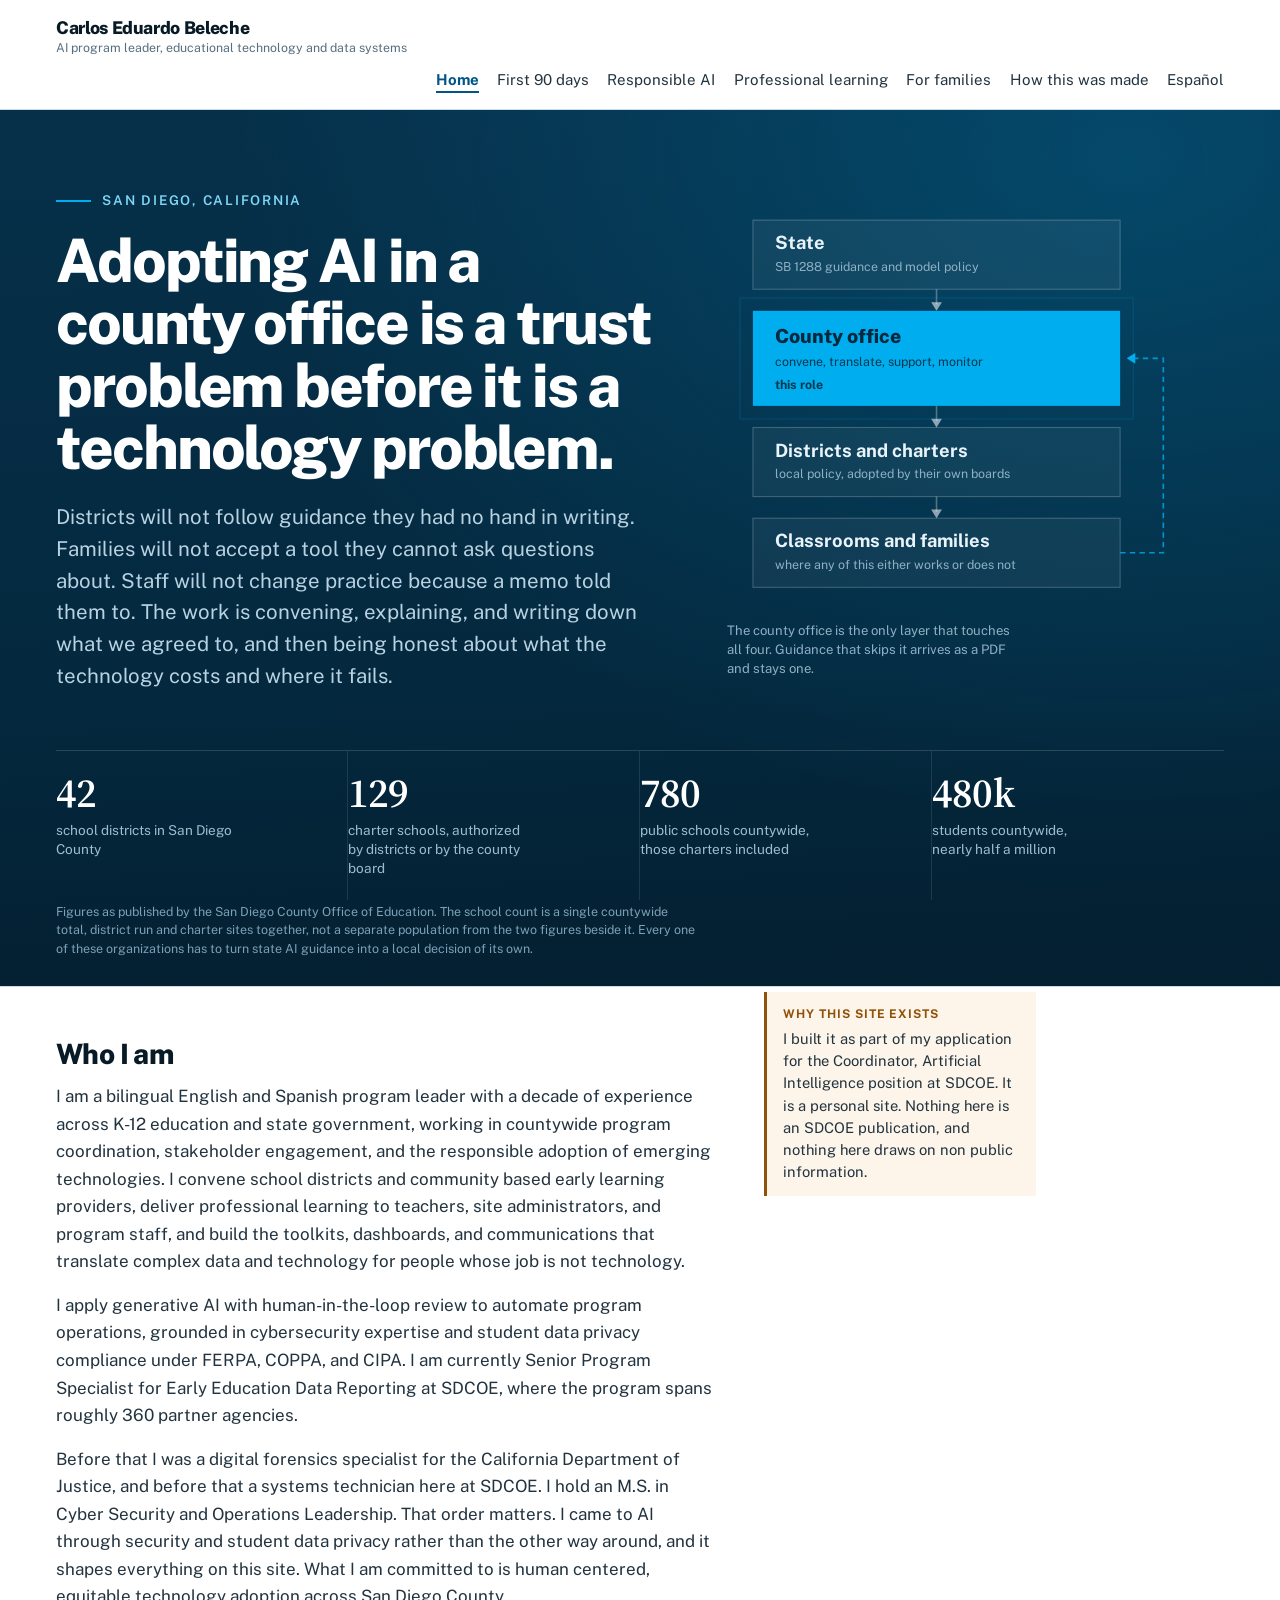
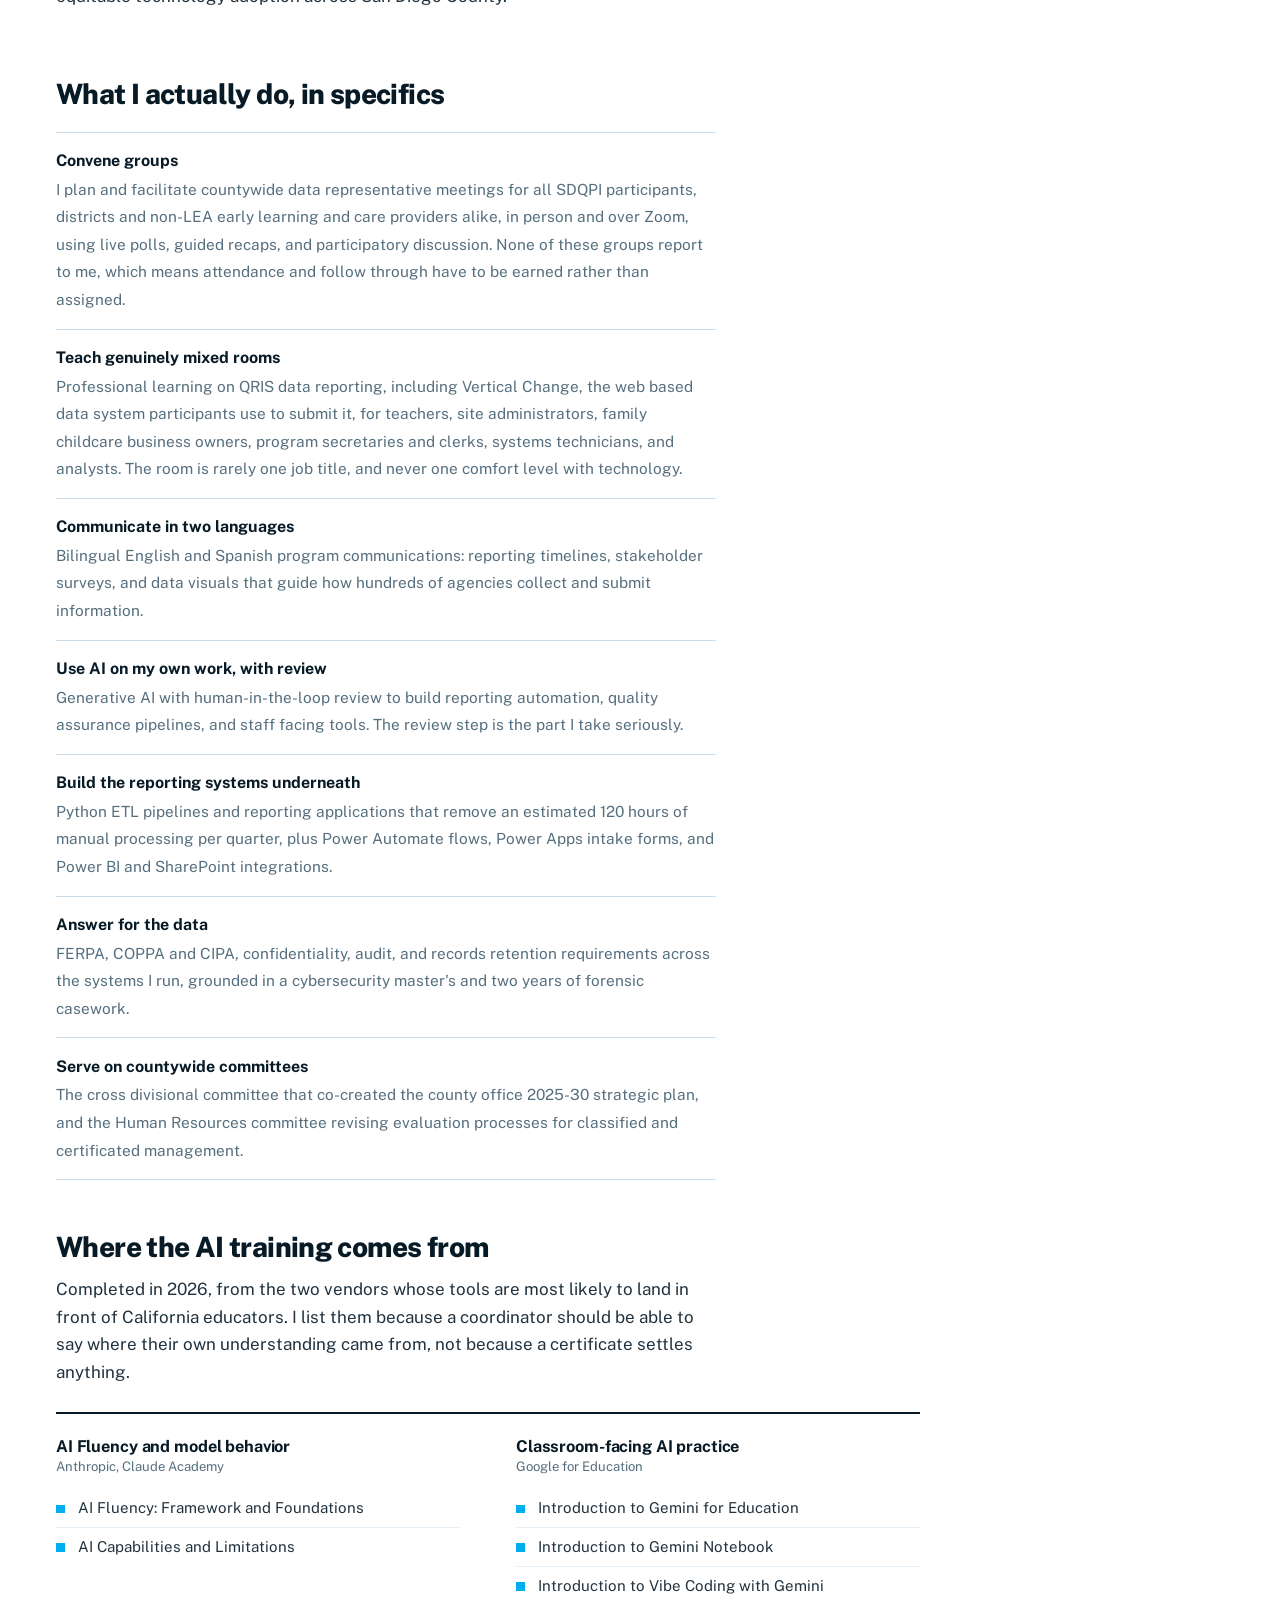
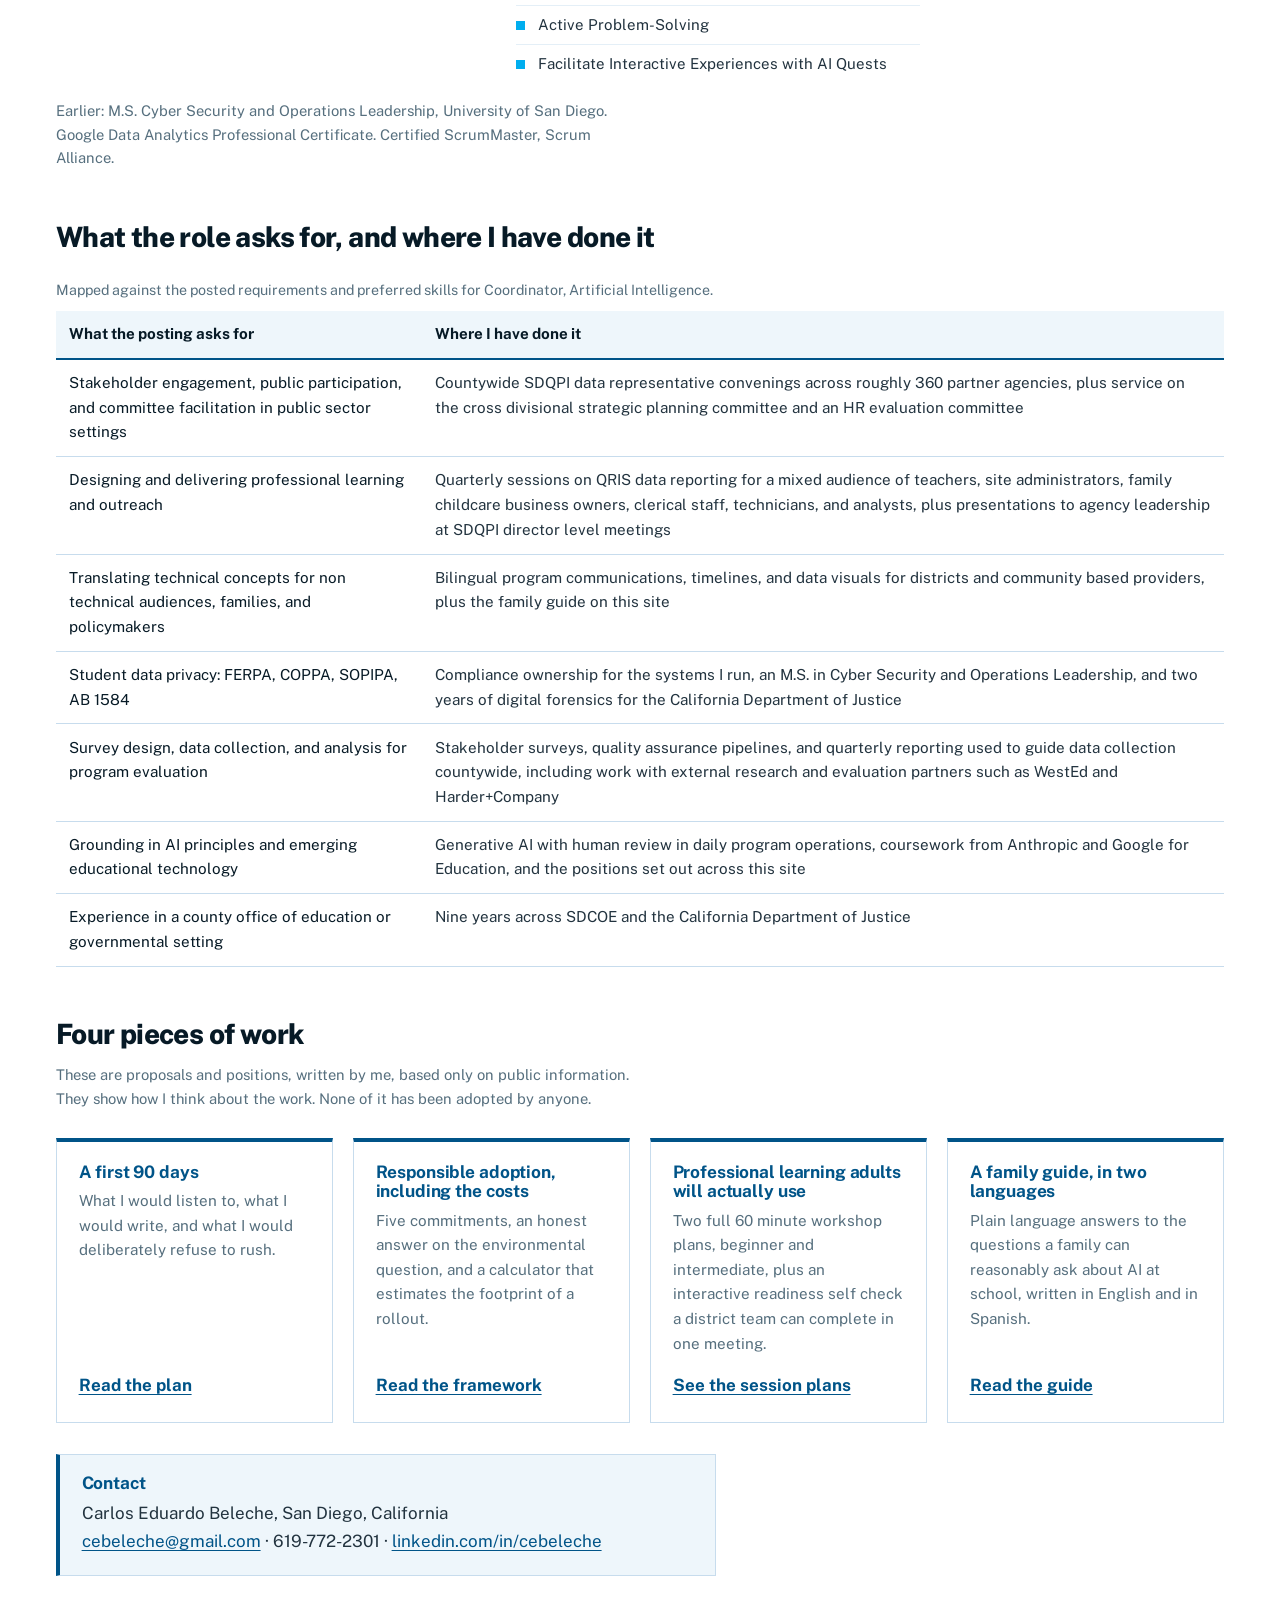
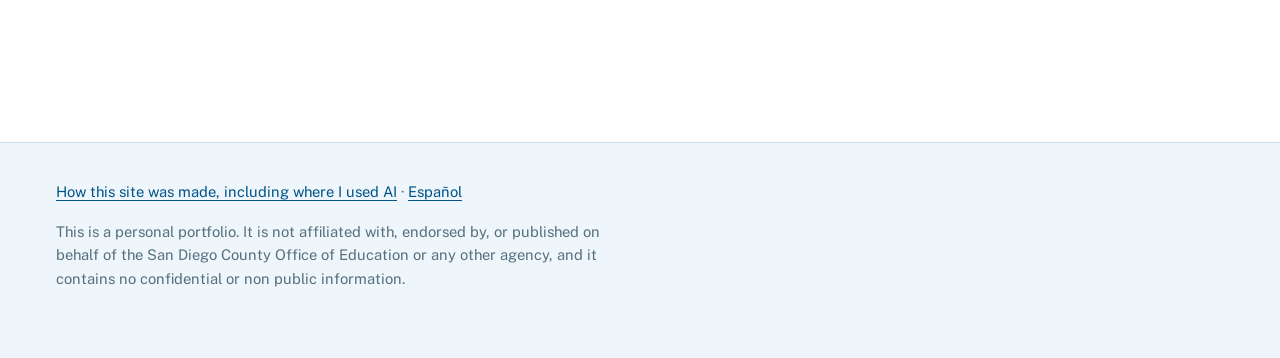
==== index.html @ 1be14c45 "Add files via upload" ====
<!DOCTYPE html>
<html lang="en">
<head>
<meta charset="utf-8">
<meta name="viewport" content="width=device-width, initial-scale=1">
<title>Carlos Beleche | AI adoption in public education</title>
<meta name="description" content="Portfolio of Carlos Eduardo Beleche: countywide program coordination, professional learning, and responsible AI adoption in K-12 public education.">
<meta name="color-scheme" content="light dark">
<link rel="icon" href="data:image/svg+xml,%3Csvg xmlns='http://www.w3.org/2000/svg' viewBox='0 0 32 32'%3E%3Crect width='32' height='32' fill='%23005488'/%3E%3Cpath d='M6 22V10h4l6 8V10h4v12h-4l-6-8v8z' fill='%2300aeef'/%3E%3C/svg%3E">
<link rel="stylesheet" href="assets/style.css?v=3">
</head>
<body>
<a class="skip" href="#main">Skip to main content</a>

<header class="masthead">
  <div class="masthead-inner">
    <a class="wordmark" href="index.html">Carlos Eduardo Beleche<span>AI program leader, educational technology and data systems</span></a>
    <nav aria-label="Main">
      <ul>
        <li><a href="index.html" aria-current="page">Home</a></li>
        <li><a href="first-90-days.html">First 90 days</a></li>
        <li><a href="responsible-ai.html">Responsible AI</a></li>
        <li><a href="professional-learning.html">Professional learning</a></li>
        <li><a href="familias.html">For families</a></li>
        <li><a href="colophon.html">How this was made</a></li>
        <li><a href="es.html" lang="es">Español</a></li>
      </ul>
    </nav>
  </div>
</header>

<main id="main">

  <section class="lead">
    <div class="lead-inner">
      <div class="lead-split">
        <div>
          <p class="kicker">San Diego, California</p>
          <h1>Adopting AI in a county office is a trust problem before it is a technology problem.</h1>
          <p class="lede">Districts will not follow guidance they had no hand in writing. Families will not accept a tool they cannot ask questions about. Staff will not change practice because a memo told them to. The work is convening, explaining, and writing down what we agreed to, and then being honest about what the technology costs and where it fails.</p>
        </div>

        <figure class="lead-figure">
          <svg viewBox="0 0 460 372" role="img" aria-labelledby="stacktitle stackdesc">
            <title id="stacktitle">How state AI guidance reaches a classroom</title>
            <desc id="stackdesc">Four stacked layers. State law and California Department of Education guidance sits at the top. Below it the county office, highlighted, which convenes, translates, and supports. Below that districts and charter schools, which adopt local policy through their own boards. At the bottom, classrooms and families, where practice actually happens. A dashed return line carries what happens in classrooms back up to the county office.</desc>

            <!-- connectors -->
            <g stroke="rgba(255,255,255,.3)" stroke-width="1.5" fill="none">
              <path d="M194 78 V92"/>
              <path d="M194 186 V200"/>
              <path d="M194 270 V284"/>
            </g>
            <g fill="rgba(255,255,255,.55)">
              <path d="M194 98 l-5 -8 h10 z"/>
              <path d="M194 206 l-5 -8 h10 z"/>
              <path d="M194 290 l-5 -8 h10 z"/>
            </g>

            <!-- state -->
            <rect x="24" y="14" width="340" height="64" fill="rgba(255,255,255,.05)" stroke="rgba(255,255,255,.22)"/>
            <text x="44" y="41" fill="#e8f3fa" font-family="Public Sans, sans-serif" font-size="17" font-weight="700">State</text>
            <text x="44" y="61" fill="#8fb0c4" font-family="Public Sans, sans-serif" font-size="11.5">SB 1288 guidance and model policy</text>

            <!-- county office, the lit layer -->
            <g class="beam" aria-hidden="true">
              <rect x="12" y="86" width="364" height="112" fill="none" stroke="#00aeef" stroke-width="1" opacity=".38"/>
            </g>
            <rect x="24" y="98" width="340" height="88" fill="#00aeef"/>
            <text x="44" y="128" fill="#04293f" font-family="Public Sans, sans-serif" font-size="18" font-weight="800">County office</text>
            <text x="44" y="149" fill="#04384f" font-family="Public Sans, sans-serif" font-size="11.5">convene, translate, support, monitor</text>
            <text x="44" y="170" fill="#04384f" font-family="Public Sans, sans-serif" font-size="11.5" font-weight="700">this role</text>

            <!-- districts -->
            <rect x="24" y="206" width="340" height="64" fill="rgba(255,255,255,.05)" stroke="rgba(255,255,255,.22)"/>
            <text x="44" y="233" fill="#e8f3fa" font-family="Public Sans, sans-serif" font-size="17" font-weight="700">Districts and charters</text>
            <text x="44" y="253" fill="#8fb0c4" font-family="Public Sans, sans-serif" font-size="11.5">local policy, adopted by their own boards</text>

            <!-- classrooms -->
            <rect x="24" y="290" width="340" height="64" fill="rgba(255,255,255,.05)" stroke="rgba(255,255,255,.22)"/>
            <text x="44" y="317" fill="#e8f3fa" font-family="Public Sans, sans-serif" font-size="17" font-weight="700">Classrooms and families</text>
            <text x="44" y="337" fill="#8fb0c4" font-family="Public Sans, sans-serif" font-size="11.5">where any of this either works or does not</text>

            <!-- return path -->
            <path d="M364 322 H404 V142 H376" fill="none" stroke="#00aeef" stroke-width="1.5" stroke-dasharray="5 4" opacity=".8"/>
            <path d="M370 142 l8 -5 v10 z" fill="#00aeef"/>
          </svg>
          <figcaption>The county office is the only layer that touches all four. Guidance that skips it arrives as a PDF and stays one.</figcaption>
        </figure>
      </div>

      <div class="figures">
        <dl>
          <div><dt>42</dt><dd>school districts in San Diego County</dd></div>
          <div><dt>129</dt><dd>charter schools, authorized by districts or by the county board</dd></div>
          <div><dt>780</dt><dd>public schools countywide, those charters included</dd></div>
          <div><dt>480k</dt><dd>students countywide, nearly half a million</dd></div>
        </dl>
        <p class="src">Figures as published by the San Diego County Office of Education. The school count is a single countywide total, district run and charter sites together, not a separate population from the two figures beside it. Every one of these organizations has to turn state AI guidance into a local decision of its own.</p>
      </div>
    </div>
  </section>

  <div class="page">

    <div class="with-notes">
      <div class="flow">
        <h2>Who I am</h2>
        <p>I am a bilingual English and Spanish program leader with a decade of experience across K-12 education and state government, working in countywide program coordination, stakeholder engagement, and the responsible adoption of emerging technologies. I convene school districts and community based early learning providers, deliver professional learning to teachers, site administrators, and program staff, and build the toolkits, dashboards, and communications that translate complex data and technology for people whose job is not technology.</p>
        <p>I apply generative AI with human-in-the-loop review to automate program operations, grounded in cybersecurity expertise and student data privacy compliance under FERPA, COPPA, and CIPA. I am currently Senior Program Specialist for Early Education Data Reporting at SDCOE, where the program spans roughly 360 partner agencies.</p>
        <p>Before that I was a digital forensics specialist for the California Department of Justice, and before that a systems technician here at SDCOE. I hold an M.S. in Cyber Security and Operations Leadership. That order matters. I came to AI through security and student data privacy rather than the other way around, and it shapes everything on this site. What I am committed to is human centered, equitable technology adoption across San Diego County.</p>
      </div>
      <aside class="note">
        <b>Why this site exists</b>
        <p>I built it as part of my application for the Coordinator, Artificial Intelligence position at SDCOE. It is a personal site. Nothing here is an SDCOE publication, and nothing here draws on non public information.</p>
      </aside>
    </div>

    <h2>What I actually do, in specifics</h2>
    <ul class="evidence col">
      <li><strong>Convene groups</strong><span>I plan and facilitate countywide data representative meetings for all SDQPI participants, districts and non-LEA early learning and care providers alike, in person and over Zoom, using live polls, guided recaps, and participatory discussion. None of these groups report to me, which means attendance and follow through have to be earned rather than assigned.</span></li>
      <li><strong>Teach genuinely mixed rooms</strong><span>Professional learning on QRIS data reporting, including Vertical Change, the web based data system participants use to submit it, for teachers, site administrators, family childcare business owners, program secretaries and clerks, systems technicians, and analysts. The room is rarely one job title, and never one comfort level with technology.</span></li>
      <li><strong>Communicate in two languages</strong><span>Bilingual English and Spanish program communications: reporting timelines, stakeholder surveys, and data visuals that guide how hundreds of agencies collect and submit information.</span></li>
      <li><strong>Use AI on my own work, with review</strong><span>Generative AI with human-in-the-loop review to build reporting automation, quality assurance pipelines, and staff facing tools. The review step is the part I take seriously.</span></li>
      <li><strong>Build the reporting systems underneath</strong><span>Python ETL pipelines and reporting applications that remove an estimated 120 hours of manual processing per quarter, plus Power Automate flows, Power Apps intake forms, and Power BI and SharePoint integrations.</span></li>
      <li><strong>Answer for the data</strong><span>FERPA, COPPA and CIPA, confidentiality, audit, and records retention requirements across the systems I run, grounded in a cybersecurity master's and two years of forensic casework.</span></li>
      <li><strong>Serve on countywide committees</strong><span>The cross divisional committee that co-created the county office 2025-30 strategic plan, and the Human Resources committee revising evaluation processes for classified and certificated management.</span></li>
    </ul>

    <h2>Where the AI training comes from</h2>
    <p class="col">Completed in 2026, from the two vendors whose tools are most likely to land in front of California educators. I list them because a coordinator should be able to say where their own understanding came from, not because a certificate settles anything.</p>

    <div class="creds">
      <section>
        <h3>AI Fluency and model behavior</h3>
        <p class="issuer">Anthropic, Claude Academy</p>
        <ul>
          <li>AI Fluency: Framework and Foundations</li>
          <li>AI Capabilities and Limitations</li>
        </ul>
      </section>
      <section>
        <h3>Classroom-facing AI practice</h3>
        <p class="issuer">Google for Education</p>
        <ul>
          <li>Introduction to Gemini for Education</li>
          <li>Introduction to Gemini Notebook</li>
          <li>Introduction to Vibe Coding with Gemini</li>
          <li>Active Problem-Solving</li>
          <li>Facilitate Interactive Experiences with AI Quests</li>
        </ul>
      </section>
    </div>

    <p class="col meta">Earlier: M.S. Cyber Security and Operations Leadership, University of San Diego. Google Data Analytics Professional Certificate. Certified ScrumMaster, Scrum Alliance.</p>

    <h2>What the role asks for, and where I have done it</h2>
    <table>
      <caption>Mapped against the posted requirements and preferred skills for Coordinator, Artificial Intelligence.</caption>
      <thead><tr><th scope="col">What the posting asks for</th><th scope="col">Where I have done it</th></tr></thead>
      <tbody>
        <tr><td>Stakeholder engagement, public participation, and committee facilitation in public sector settings</td><td>Countywide SDQPI data representative convenings across roughly 360 partner agencies, plus service on the cross divisional strategic planning committee and an HR evaluation committee</td></tr>
        <tr><td>Designing and delivering professional learning and outreach</td><td>Quarterly sessions on QRIS data reporting for a mixed audience of teachers, site administrators, family childcare business owners, clerical staff, technicians, and analysts, plus presentations to agency leadership at SDQPI director level meetings</td></tr>
        <tr><td>Translating technical concepts for non technical audiences, families, and policymakers</td><td>Bilingual program communications, timelines, and data visuals for districts and community based providers, plus the family guide on this site</td></tr>
        <tr><td>Student data privacy: FERPA, COPPA, SOPIPA, AB 1584</td><td>Compliance ownership for the systems I run, an M.S. in Cyber Security and Operations Leadership, and two years of digital forensics for the California Department of Justice</td></tr>
        <tr><td>Survey design, data collection, and analysis for program evaluation</td><td>Stakeholder surveys, quality assurance pipelines, and quarterly reporting used to guide data collection countywide, including work with external research and evaluation partners such as WestEd and Harder+Company</td></tr>
        <tr><td>Grounding in AI principles and emerging educational technology</td><td>Generative AI with human review in daily program operations, coursework from Anthropic and Google for Education, and the positions set out across this site</td></tr>
        <tr><td>Experience in a county office of education or governmental setting</td><td>Nine years across SDCOE and the California Department of Justice</td></tr>
      </tbody>
    </table>

    <h2>Four pieces of work</h2>
    <p class="col meta">These are proposals and positions, written by me, based only on public information. They show how I think about the work. None of it has been adopted by anyone.</p>

    <div class="grid">
      <article class="piece">
        <h3>A first 90 days</h3>
        <p>What I would listen to, what I would write, and what I would deliberately refuse to rush.</p>
        <a href="first-90-days.html">Read the plan</a>
      </article>
      <article class="piece">
        <h3>Responsible adoption, including the costs</h3>
        <p>Five commitments, an honest answer on the environmental question, and a calculator that estimates the footprint of a rollout.</p>
        <a href="responsible-ai.html">Read the framework</a>
      </article>
      <article class="piece">
        <h3>Professional learning adults will actually use</h3>
        <p>Two full 60 minute workshop plans, beginner and intermediate, plus an interactive readiness self check a district team can complete in one meeting.</p>
        <a href="professional-learning.html">See the session plans</a>
      </article>
      <article class="piece">
        <h3>A family guide, in two languages</h3>
        <p>Plain language answers to the questions a family can reasonably ask about AI at school, written in English and in Spanish.</p>
        <a href="familias.html">Read the guide</a>
      </article>
    </div>

    <div class="callout col">
      <h3>Contact</h3>
      <p>Carlos Eduardo Beleche, San Diego, California<br>
      <a href="mailto:cebeleche@gmail.com">cebeleche@gmail.com</a> &middot; 619-772-2301 &middot; <a href="https://linkedin.com/in/cebeleche">linkedin.com/in/cebeleche</a></p>
    </div>

  </div>
</main>

<footer class="site">
  <div class="inner">
    <p><a href="colophon.html">How this site was made, including where I used AI</a> &middot; <a href="es.html" lang="es">Español</a></p>
    <p class="disclaim">This is a personal portfolio. It is not affiliated with, endorsed by, or published on behalf of the San Diego County Office of Education or any other agency, and it contains no confidential or non public information.</p>
  </div>
</footer>

</body>
</html>
---- assets/style.css ----
@import url('https://fonts.googleapis.com/css2?family=Public+Sans:ital,wght@0,400;0,500;0,600;0,700;0,800;1,400&family=Source+Serif+4:ital,opsz,wght@0,8..60,400;0,8..60,600;1,8..60,400&display=swap');

/* ==========================================================================
   Carlos Eduardo Beleche — portfolio stylesheet
   Civic design system. Two typefaces, no framework, no dependencies.
   Public Sans carries display and body; Source Serif 4 is reserved for
   figures and numerals. Cyan is signal, never decoration.
   ========================================================================== */

:root {
  --ink: #071a26;
  --navy: #005488;
  --navy-deep: #003a5e;
  --navy-dark: #04293f;
  --cyan: #00aeef;
  --cyan-pale: #7fd6f7;
  --paper: #ffffff;
  --wash: #eef6fb;
  --rule: #c7dced;
  --rule-soft: #e4eff7;
  --text: #22333f;
  --muted: #566f7e;
  --mark: #8f5209;
  --mark-wash: #fdf5ea;
  --mark-rule: #e5d0b0;
  --solid: #005488;
  --solid-hover: #003a5e;

  --measure: 66ch;
  --gutter: clamp(1.15rem, 4vw, 2.5rem);
  --shell: 78rem;

  --serif: 'Source Serif 4', 'Iowan Old Style', Georgia, 'Times New Roman', serif;
  --sans: 'Public Sans', -apple-system, BlinkMacSystemFont, 'Segoe UI', Roboto, Helvetica, Arial, sans-serif;

  --step-0: 1.0625rem;
  --step-1: clamp(1.12rem, .35vw + 1.05rem, 1.28rem);
  --step-2: clamp(1.35rem, 1.1vw + 1.1rem, 1.75rem);
  --step-3: clamp(1.75rem, 2.2vw + 1.2rem, 2.5rem);
  --step-4: clamp(2.25rem, 4.1vw + 1rem, 3.75rem);
}

@media (prefers-color-scheme: dark) {
  :root {
    --ink: #eef5fa;
    --navy: #6cc6f2;
    --navy-deep: #a5dcf7;
    --navy-dark: #061722;
    --cyan: #00aeef;
    --cyan-pale: #7fd6f7;
    --paper: #0b151d;
    --wash: #11212c;
    --rule: #26404f;
    --rule-soft: #1a2d39;
    --text: #cbd9e2;
    --muted: #8ba3b1;
    --mark: #e0a95c;
    --mark-wash: #201810;
    --mark-rule: #453519;
    --solid: #0e5a86;
    --solid-hover: #17739f;
  }
}

*, *::before, *::after { box-sizing: border-box; }

html { scroll-behavior: smooth; }

body {
  margin: 0;
  background: var(--paper);
  color: var(--text);
  font-family: var(--sans);
  font-size: var(--step-0);
  line-height: 1.62;
  -webkit-text-size-adjust: 100%;
  -webkit-font-smoothing: antialiased;
  text-rendering: optimizeLegibility;
}

.skip { position: absolute; left: -9999px; top: 0; background: var(--solid); color: #fff; padding: .7rem 1.1rem; z-index: 30; }
.skip:focus { left: 0; }

a { color: var(--navy); text-underline-offset: .18em; text-decoration-thickness: from-font; }
a:hover { color: var(--cyan); }
a:focus-visible, button:focus-visible, input:focus-visible, summary:focus-visible {
  outline: 3px solid var(--cyan); outline-offset: 3px; border-radius: 2px;
}

/* ---------- masthead ---------- */
.masthead { border-bottom: 1px solid var(--rule); background: var(--paper); }
.masthead-inner {
  max-width: var(--shell); margin: 0 auto; padding: 1.05rem var(--gutter);
  display: flex; flex-wrap: wrap; gap: .75rem 2rem; align-items: baseline;
}
.wordmark {
  font-size: 1.1rem; font-weight: 800; letter-spacing: -.02em;
  color: var(--ink); text-decoration: none; line-height: 1.25;
}
.wordmark span { display: block; font-size: .77rem; font-weight: 400; letter-spacing: 0; color: var(--muted); margin-top: .1rem; }
.masthead nav { margin-left: auto; }
.masthead nav ul { list-style: none; display: flex; flex-wrap: wrap; gap: .35rem 1.15rem; margin: 0; padding: 0; font-size: .94rem; }
.masthead nav a { text-decoration: none; color: var(--text); padding-bottom: .2rem; border-bottom: 2px solid transparent; }
.masthead nav a:hover { border-bottom-color: var(--cyan); color: var(--ink); }
.masthead nav a[aria-current="page"] { border-bottom-color: var(--navy); font-weight: 700; color: var(--navy); }

/* ---------- layout ---------- */
.page { max-width: var(--shell); margin: 0 auto; padding: 0 var(--gutter) 5rem; }
.col { max-width: var(--measure); }
/* keep unclassed running text at a readable measure without touching components */
.page > p, .page > ul, .page > ol, .page > h1, .page > h2, .page > h3, .page > h4 { max-width: var(--measure); }
.lede { font-size: var(--step-1); line-height: 1.55; color: var(--ink); }

h1, h2, h3, h4 { color: var(--ink); font-family: var(--sans); line-height: 1.12; }
h1 { font-size: var(--step-3); font-weight: 800; letter-spacing: -.028em; margin: 0 0 .75rem; text-wrap: balance; }
h2 { font-size: var(--step-2); font-weight: 800; letter-spacing: -.022em; margin: 3.2rem 0 .85rem; text-wrap: balance; }
h3 { font-size: 1.08rem; font-weight: 700; letter-spacing: -.008em; margin: 1.9rem 0 .45rem; color: var(--navy); }
h4 { font-size: 1rem; font-weight: 700; margin: 1.2rem 0 .3rem; }
p { margin: 0 0 1rem; }
strong { color: var(--ink); font-weight: 700; }

/* ---------- lead band (home page) ---------- */
.lead {
  background-color: var(--navy-dark);
  background-image:
    radial-gradient(120% 130% at 88% 6%, rgba(0, 174, 239, .20) 0%, rgba(0, 174, 239, 0) 58%),
    linear-gradient(178deg, #06304a 0%, #04293f 62%, #041f30 100%);
  color: #dceaf3;
  border-bottom: 1px solid var(--rule);
}
.lead-inner { max-width: var(--shell); margin: 0 auto; padding: clamp(2.8rem, 6.5vw, 5rem) var(--gutter) 0; }
.lead-split { display: grid; gap: 2.75rem; align-items: center; }
@media (min-width: 60rem) { .lead-split { grid-template-columns: minmax(0, 1.1fr) minmax(19rem, .9fr); gap: 4rem; } }

.lead .kicker {
  font-size: .84rem; letter-spacing: .13em; text-transform: uppercase; font-weight: 600;
  color: var(--cyan-pale); margin: 0 0 1.15rem; display: flex; align-items: center; gap: .7rem;
}
.lead .kicker::before { content: ""; width: 2.2rem; height: 2px; background: var(--cyan); flex: none; }
.lead h1 {
  font-size: var(--step-4); font-weight: 800; letter-spacing: -.035em; line-height: 1.04;
  color: #ffffff; max-width: 16ch; margin: 0 0 1.4rem;
}
.lead .lede { color: #b9d2e2; max-width: 46ch; font-size: var(--step-1); margin: 0; }

.lead-figure { margin: 0; }
.lead-figure svg { width: 100%; height: auto; display: block; }
.lead-figure figcaption { font-size: .82rem; color: #8fb0c4; margin-top: .9rem; max-width: 36ch; line-height: 1.45; }

/* the single animated moment on the site: the county layer arrives lit */
@media (prefers-reduced-motion: no-preference) {
  .beam { animation: beam 2.4s cubic-bezier(.22,.61,.36,1) .4s both; }
  @keyframes beam {
    0%   { opacity: 0; }
    40%  { opacity: 1; }
    100% { opacity: .5; }
  }
}

/* figures strip along the base of the lead band */
.figures { margin: clamp(2.4rem, 5vw, 3.6rem) 0 0; }
.figures dl {
  margin: 0; display: grid; gap: 0;
  grid-template-columns: repeat(auto-fit, minmax(9.5rem, 1fr));
  border-top: 1px solid rgba(255,255,255,.15);
}
.figures div { padding: 1.35rem 1.4rem 1.35rem 0; border-right: 1px solid rgba(255,255,255,.1); }
.figures div:last-child { border-right: 0; }
.figures dt {
  font-family: var(--serif); font-size: clamp(1.9rem, 3.2vw, 2.6rem); font-weight: 600;
  color: #ffffff; line-height: 1; font-variant-numeric: tabular-nums; letter-spacing: -.02em;
}
.figures dd { margin: .45rem 0 0; font-size: .85rem; color: #9dbccf; line-height: 1.4; max-width: 22ch; }
.figures .src { font-size: .78rem; color: #7ba0b7; margin: 0; padding: .2rem 0 1.7rem; max-width: 80ch; line-height: 1.5; }

/* ---------- interior page hero ---------- */
.hero { padding: 3.2rem 0 1.9rem; border-bottom: 1px solid var(--rule); margin-bottom: 2.6rem; }
.hero .kicker {
  font-size: .84rem; letter-spacing: .13em; text-transform: uppercase; font-weight: 600;
  color: var(--navy); margin: 0 0 1rem; display: flex; align-items: center; gap: .7rem;
}
.hero .kicker::before { content: ""; width: 2.2rem; height: 2px; background: var(--cyan); flex: none; }
.hero h1 { max-width: 19ch; }
.hero .lede { max-width: var(--measure); }
.hero-split { display: grid; gap: 2.5rem; align-items: start; }
@media (min-width: 62rem) { .hero-split { grid-template-columns: minmax(0, 1.6fr) minmax(14rem, .75fr); gap: 4rem; } }

/* document header on interior pages */
.docmeta { border-top: 2px solid var(--ink); padding-top: .95rem; }
.docmeta h2 { font-size: .78rem; font-weight: 700; letter-spacing: .12em; text-transform: uppercase; color: var(--muted); margin: 0 0 .85rem; }
.docmeta dl { margin: 0; display: grid; gap: 0; }
.docmeta div { padding: .55rem 0; border-bottom: 1px solid var(--rule-soft); }
.docmeta div:last-child { border-bottom: 0; }
.docmeta dt { font-size: .74rem; letter-spacing: .1em; text-transform: uppercase; font-weight: 700; color: var(--navy); margin-bottom: .12rem; }
.docmeta dd { margin: 0; font-size: .93rem; color: var(--text); line-height: 1.4; }

.scale { border-top: 2px solid var(--navy); padding-top: .9rem; }
.scale h2 { font-size: .8rem; font-weight: 700; letter-spacing: .1em; text-transform: uppercase; color: var(--muted); margin: 0 0 .8rem; }
.scale dl { margin: 0; display: grid; gap: .55rem; }
.scale div { display: flex; align-items: baseline; gap: .7rem; border-bottom: 1px solid var(--rule-soft); padding-bottom: .5rem; }
.scale dt { font-family: var(--serif); font-size: 1.55rem; font-weight: 600; color: var(--ink); line-height: 1; min-width: 4.6rem; font-variant-numeric: tabular-nums; }
.scale dd { margin: 0; font-size: .9rem; color: var(--muted); line-height: 1.35; }
.scale .src { font-size: .78rem; color: var(--muted); margin-top: .3rem; }

/* ---------- margin notes ---------- */
.with-notes { display: grid; grid-template-columns: minmax(0, var(--measure)); gap: 0 3rem; }
@media (min-width: 1120px) {
  .with-notes { grid-template-columns: minmax(0, var(--measure)) 17rem; }
  .note { grid-column: 2; align-self: start; margin-top: .4rem; }
}
.note { border-left: 3px solid var(--mark); background: var(--mark-wash); padding: .85rem 1rem; font-size: .92rem; line-height: 1.5; color: var(--text); margin: .3rem 0 1.6rem; }
.note b { color: var(--mark); font-weight: 700; display: block; font-size: .75rem; letter-spacing: .08em; text-transform: uppercase; margin-bottom: .3rem; }
.note :last-child { margin-bottom: 0; }
.flow { grid-column: 1; }

/* ---------- credentials ---------- */
.creds { border-top: 2px solid var(--ink); margin: 1.6rem 0 1rem; padding-top: 1.4rem; display: grid; gap: 1.7rem 3.5rem; max-width: 54rem; }
@media (min-width: 54rem) { .creds { grid-template-columns: repeat(2, minmax(0, 1fr)); } }
.creds section { margin: 0; }
.creds h3 { margin: 0 0 .1rem; color: var(--ink); font-size: 1.02rem; }
.creds .issuer { font-size: .82rem; color: var(--muted); margin: 0 0 .75rem; }
.creds ul { list-style: none; margin: 0; padding: 0; }
.creds li { font-size: .94rem; color: var(--text); padding: .42rem 0 .42rem 1.4rem; border-top: 1px solid var(--rule-soft); position: relative; }
.creds li::before { content: ""; position: absolute; left: 0; top: 1em; width: .55rem; height: .55rem; background: var(--cyan); }
.creds li:first-child { border-top: 0; }

/* ---------- components ---------- */
.grid { display: grid; gap: 1.25rem; grid-template-columns: repeat(auto-fit, minmax(15.5rem, 1fr)); margin: 1.7rem 0; }
.piece {
  border: 1px solid var(--rule); border-top: 4px solid var(--navy);
  padding: 1.3rem 1.35rem 1.45rem; background: var(--paper);
  display: flex; flex-direction: column; position: relative;
  transition: border-color .18s ease, background .18s ease;
}
.piece::after {
  content: ""; position: absolute; left: 0; right: 0; top: -4px; height: 4px;
  background: var(--cyan); transform: scaleX(0); transform-origin: left;
  transition: transform .28s cubic-bezier(.22,.61,.36,1);
}
.piece:hover::after, .piece:focus-within::after { transform: scaleX(1); }
.piece:hover, .piece:focus-within { background: var(--wash); }
.piece h3 { margin-top: 0; }
.piece p { font-size: .95rem; margin-bottom: .95rem; color: var(--muted); flex: 1; }
.piece a { font-weight: 700; }

.evidence { list-style: none; padding: 0; margin: 1.4rem 0; }
.evidence li { border-top: 1px solid var(--rule); padding: .95rem 0; }
.evidence li:last-child { border-bottom: 1px solid var(--rule); }
.evidence strong { display: block; color: var(--ink); font-size: 1rem; margin-bottom: .12rem; }
.evidence span { color: var(--muted); font-size: .96rem; }

.phase { border-left: 3px solid var(--cyan); padding: .2rem 0 .2rem 1.35rem; margin: 2.1rem 0; }
.phase h2 { margin-top: .2rem; }
.phase .span { color: var(--muted); font-size: .82rem; letter-spacing: .11em; text-transform: uppercase; font-weight: 700; margin: 0; }

.callout { background: var(--wash); border: 1px solid var(--rule); border-left: 4px solid var(--navy); padding: 1.2rem 1.35rem; margin: 1.9rem 0; }
.callout h3 { margin-top: 0; }
.callout :last-child { margin-bottom: 0; }

table { border-collapse: collapse; width: 100%; margin: 1.6rem 0; font-size: .95rem; }
caption { text-align: left; color: var(--muted); font-size: .89rem; padding-bottom: .6rem; }
th, td { text-align: left; padding: .7rem .8rem; border-bottom: 1px solid var(--rule); vertical-align: top; }
th { background: var(--wash); color: var(--ink); font-weight: 700; border-bottom: 2px solid var(--navy); }
td:first-child { color: var(--ink); }
tbody tr:hover td { background: var(--wash); }

ul.plain { padding-left: 1.15rem; }
ul.plain li { margin-bottom: .5rem; }
ol.steps { padding-left: 1.3rem; }
ol.steps li { margin-bottom: .6rem; }
.q { font-weight: 700; color: var(--ink); margin-bottom: .2rem; }
.meta { color: var(--muted); font-size: .92rem; }
sup a { text-decoration: none; font-weight: 700; }
.refs { font-size: .9rem; color: var(--muted); }
.refs li { margin-bottom: .45rem; }

/* ---------- interactive tools ---------- */
.tool { border: 1px solid var(--rule); border-top: 4px solid var(--mark); background: var(--paper); padding: 1.35rem 1.4rem 1.55rem; margin: 1.9rem 0; }
.tool > h3 { margin-top: 0; color: var(--ink); font-size: 1.18rem; font-weight: 800; letter-spacing: -.015em; }
.tool .toolnote { font-size: .92rem; color: var(--muted); }
.controls { display: grid; gap: 1rem 1.5rem; grid-template-columns: repeat(auto-fit, minmax(13rem, 1fr)); margin: 1.25rem 0 1.4rem; }
.control label { display: block; font-size: .9rem; font-weight: 700; color: var(--ink); margin-bottom: .35rem; }
.control input[type="range"] { width: 100%; accent-color: var(--navy); }
.control .val { font-family: var(--serif); font-size: 1.3rem; color: var(--navy); font-variant-numeric: tabular-nums; }
.control .hint { font-size: .82rem; color: var(--muted); }
.readout { display: grid; gap: 1rem; grid-template-columns: repeat(auto-fit, minmax(11rem, 1fr)); border-top: 1px solid var(--rule); padding-top: 1.25rem; }
.readout div { border-left: 3px solid var(--cyan); padding-left: .85rem; }
.readout .n { font-family: var(--serif); font-size: 1.8rem; font-weight: 600; color: var(--ink); line-height: 1.1; font-variant-numeric: tabular-nums; display: block; }
.readout .k { font-size: .86rem; color: var(--muted); display: block; margin-top: .2rem; }

details.caveat { margin-top: 1.25rem; border-top: 1px solid var(--rule-soft); padding-top: .85rem; }
details.caveat summary { cursor: pointer; font-weight: 700; color: var(--navy); font-size: .95rem; }
details.caveat[open] summary { margin-bottom: .6rem; }
details.caveat p, details.caveat li { font-size: .93rem; color: var(--muted); }

.check { list-style: none; padding: 0; margin: 1.25rem 0; }
.check li { border-top: 1px solid var(--rule-soft); padding: .75rem 0; display: grid; grid-template-columns: 1fr auto; gap: .6rem 1rem; align-items: start; }
.check li:last-child { border-bottom: 1px solid var(--rule-soft); }
.check .qtext { color: var(--ink); }
.check .opts { display: flex; gap: .35rem; }
.check .opts button { font: inherit; font-size: .82rem; padding: .28rem .65rem; cursor: pointer; background: var(--paper); border: 1px solid var(--rule); color: var(--muted); }
.check .opts button:hover { border-color: var(--navy); color: var(--navy); }
.check .opts button[aria-pressed="true"] { background: var(--solid); border-color: var(--solid); color: #fff; font-weight: 700; }
.summary-out { border-top: 2px solid var(--navy); margin-top: 1.25rem; padding-top: 1rem; }
.summary-out .n { font-family: var(--serif); font-size: 2.1rem; color: var(--ink); font-weight: 600; }

.btn { font: inherit; font-size: .93rem; font-weight: 700; padding: .55rem 1.05rem; cursor: pointer; background: var(--solid); border: 1px solid var(--solid); color: #fff; }
.btn.ghost { background: transparent; color: var(--navy); border-color: var(--navy); }
.btn:hover { background: var(--solid-hover); border-color: var(--solid-hover); color: #fff; }

figure.chart { margin: 1.9rem 0; max-width: 46rem; }
figure.chart svg { width: 100%; height: auto; display: block; }
figure.chart figcaption { font-size: .88rem; color: var(--muted); margin-top: .65rem; }
.bar-label { font-family: var(--sans); font-size: 13px; fill: var(--text); }
.bar-value { font-family: var(--sans); font-size: 13px; font-weight: 700; fill: var(--ink); }
.axis-note { font-family: var(--sans); font-size: 11px; fill: var(--muted); }

.langbar { display: flex; gap: .5rem; margin: 1.7rem 0 .5rem; }
.langbar button { font: inherit; font-size: .93rem; padding: .45rem 1rem; cursor: pointer; background: var(--paper); border: 1px solid var(--navy); color: var(--navy); }
.langbar button[aria-pressed="true"] { background: var(--solid); border-color: var(--solid); color: #fff; font-weight: 700; }

footer.site { border-top: 1px solid var(--rule); margin-top: 3.5rem; background: var(--wash); }
footer.site .inner { max-width: var(--shell); margin: 0 auto; padding: 2.3rem var(--gutter) 3.2rem; font-size: .92rem; color: var(--muted); }
footer.site .disclaim { max-width: 62ch; margin-top: .85rem; }

/* ---------- motion preference ---------- */
@media (prefers-reduced-motion: reduce) {
  html { scroll-behavior: auto; }
  *, *::before, *::after { animation: none !important; transition: none !important; }
}

/* ---------- print ---------- */
@media print {
  :root { --paper: #fff; --wash: #fff; --ink: #000; --text: #1a1a1a; --muted: #444; --rule: #999; --rule-soft: #ccc; }
  body { font-size: 10.5pt; }
  .masthead nav, .skip, .langbar, .check .opts, .btn { display: none; }
  .lead { background: #fff !important; color: #000; border-bottom: 2px solid #000; }
  .lead h1, .lead .lede, .lead .kicker { color: #000 !important; }
  .lead-figure figcaption { color: #444; }
  .figures dl { border-top: 1px solid #999; }
  .figures dt { color: #000; }
  .figures dd, .figures .src { color: #444; }
  .figures div { border-right: 1px solid #ccc; }
  .beam { animation: none !important; opacity: .5; }
  a { color: #000; text-decoration: underline; }
  a[href^="http"]::after { content: " (" attr(href) ")"; font-size: 8.5pt; color: #555; word-break: break-all; }
  .page, .lead-inner { padding-left: 0; padding-right: 0; max-width: none; }
  .with-notes { display: block; }
  .note { break-inside: avoid; page-break-inside: avoid; }
  h2 { break-after: avoid; }
  table, figure, .tool, .callout, .creds section { break-inside: avoid; page-break-inside: avoid; }
  footer.site { border-top: 1px solid #999; }
  details.caveat { display: block; }
  details.caveat > summary { list-style: none; }
  details.caveat > * { display: block !important; }
}

/* ---------- small screens ---------- */
@media (max-width: 40rem) {
  table { display: block; overflow-x: auto; -webkit-overflow-scrolling: touch; }
  th, td { min-width: 9rem; }
  .check li { grid-template-columns: 1fr; }
  .check .opts { justify-content: flex-start; }
  .hero { padding-top: 2.4rem; }
  .readout .n { font-size: 1.5rem; }
  .figures div { border-right: 0; border-bottom: 1px solid rgba(255,255,255,.1); padding-right: 0; }
  .figures div:last-child { border-bottom: 0; }
}
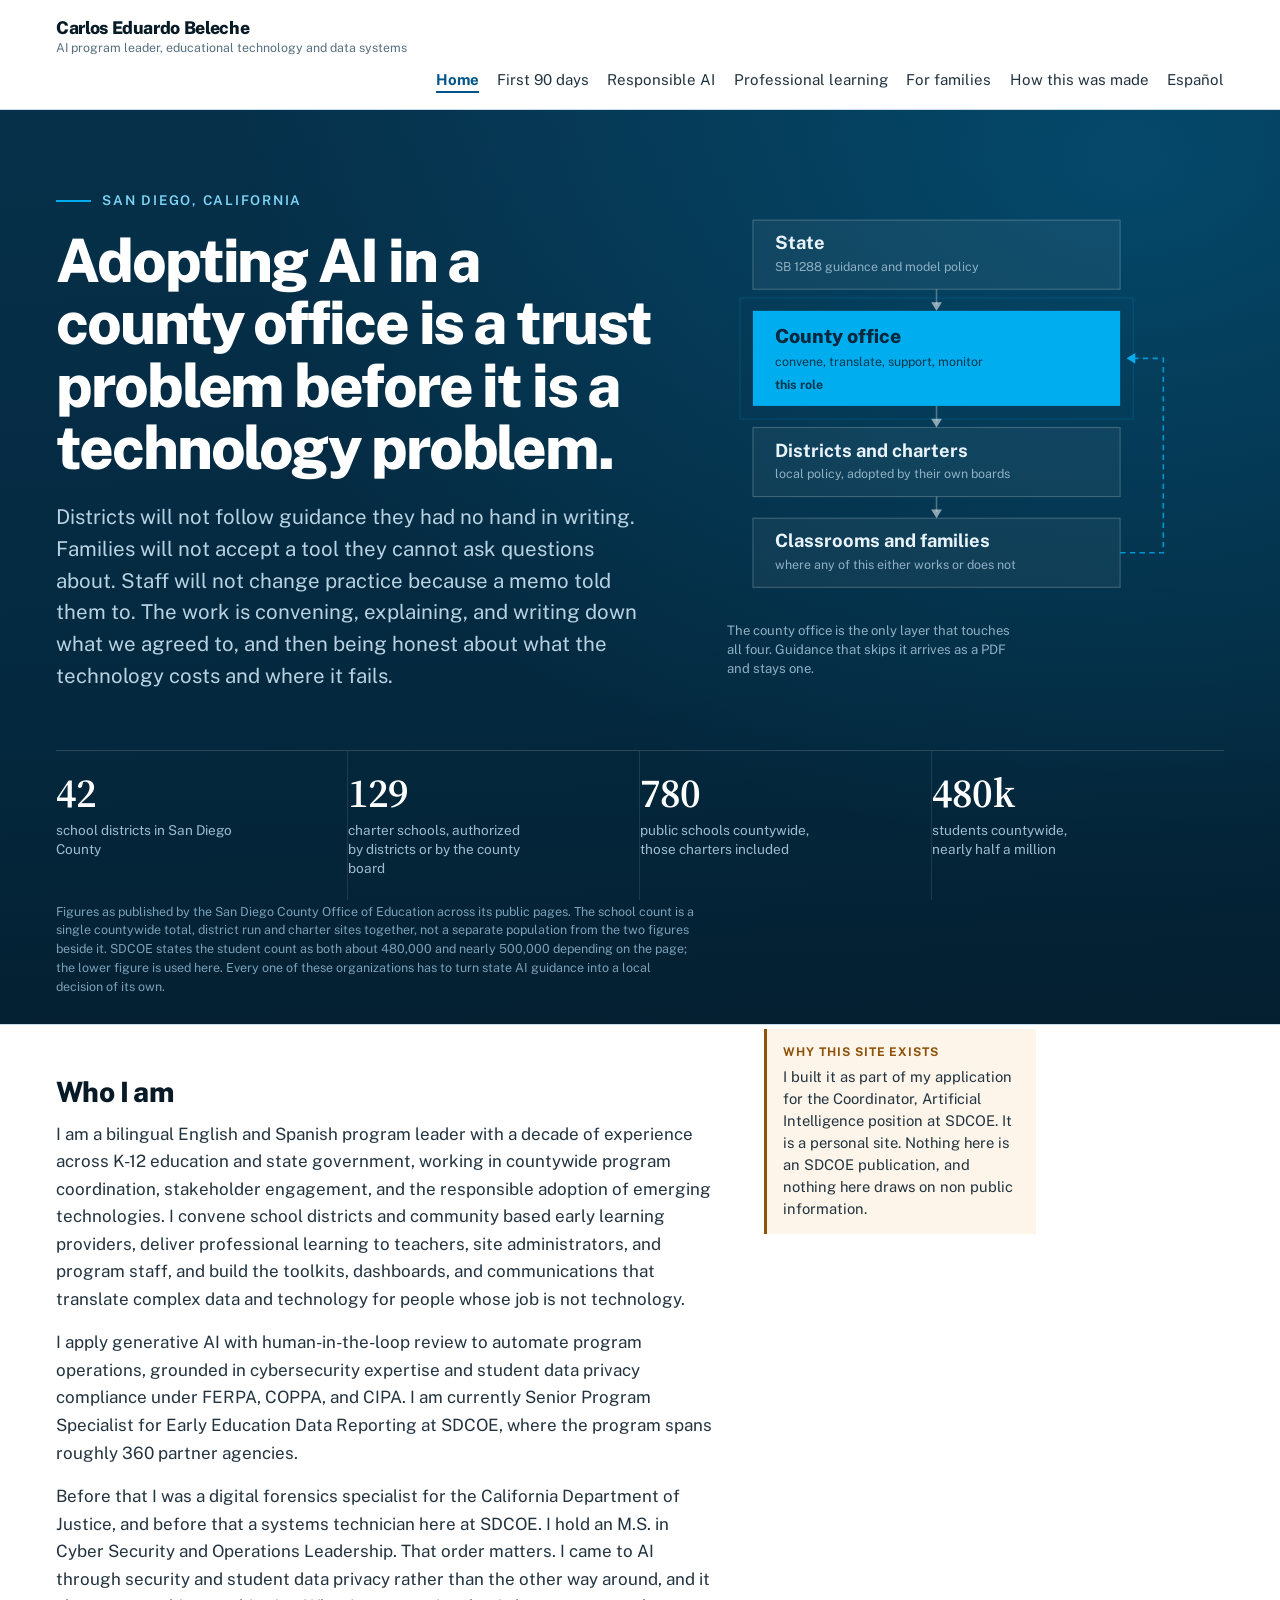
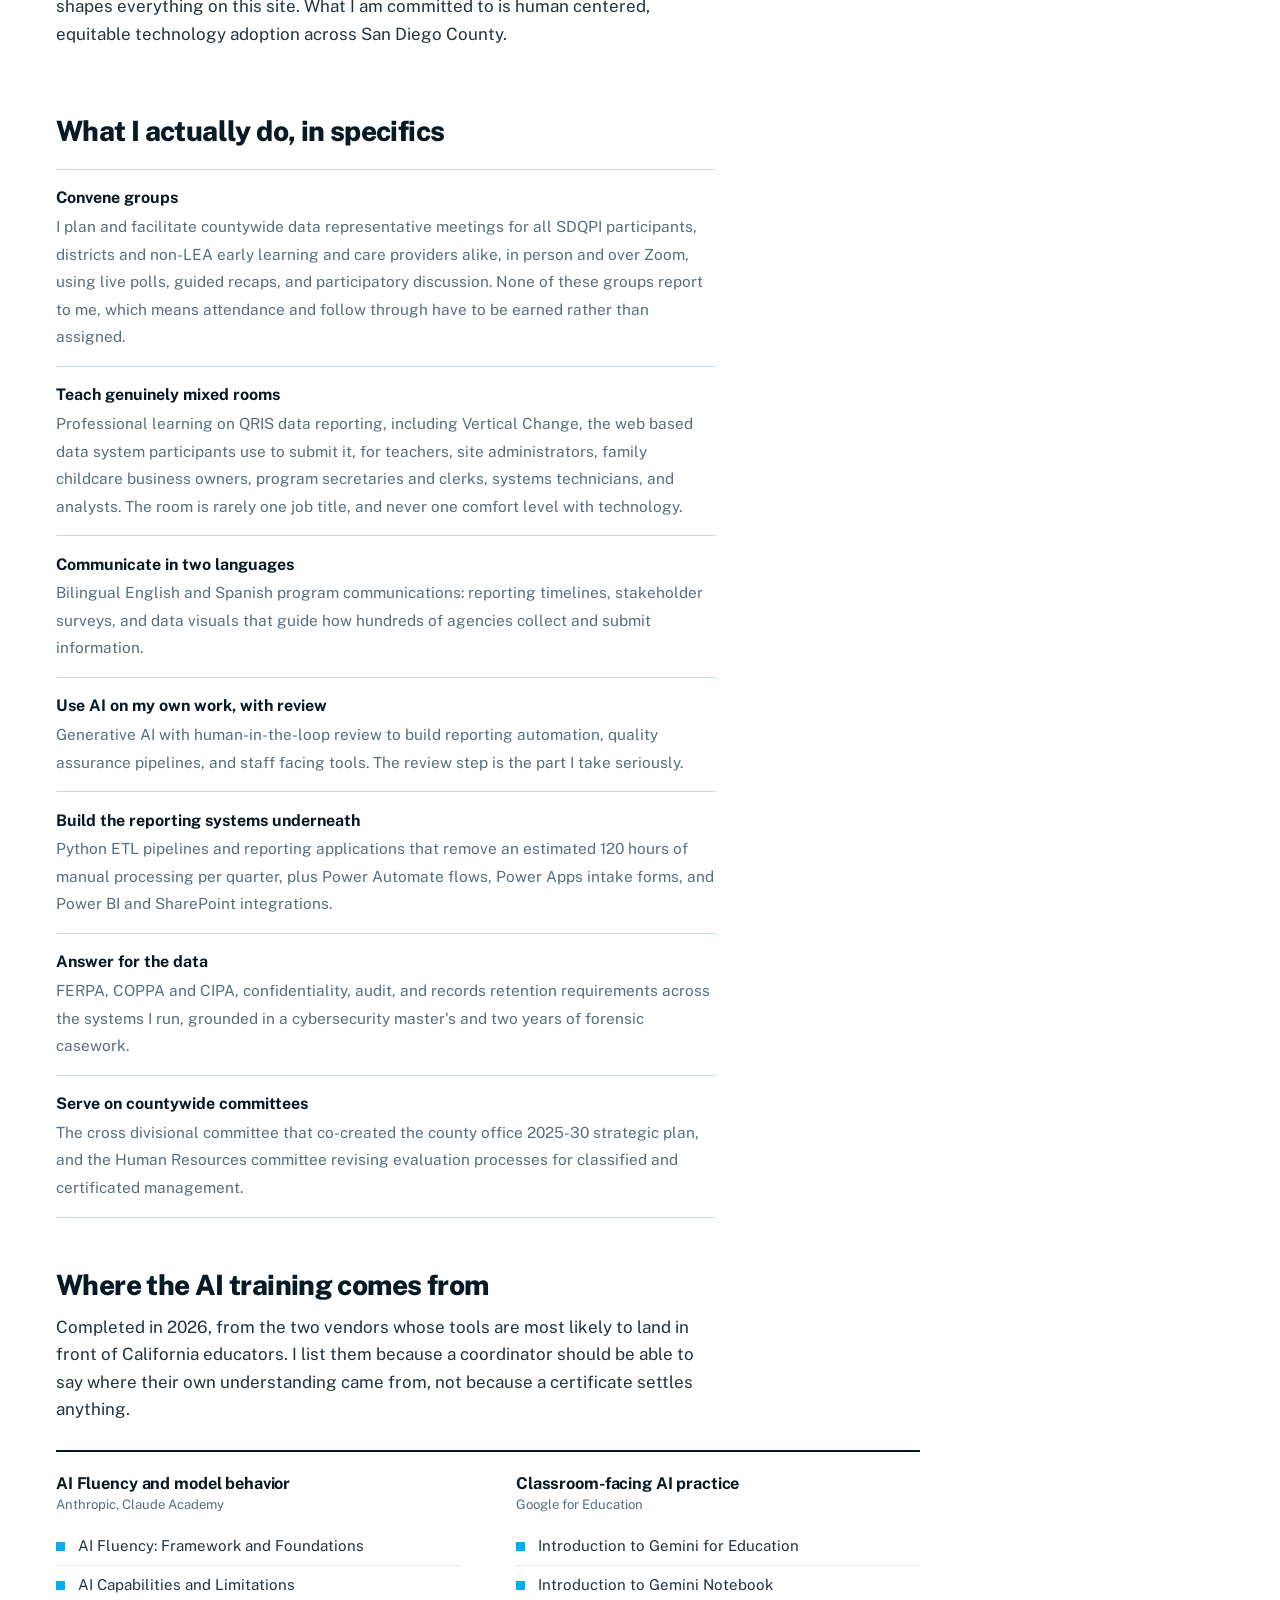
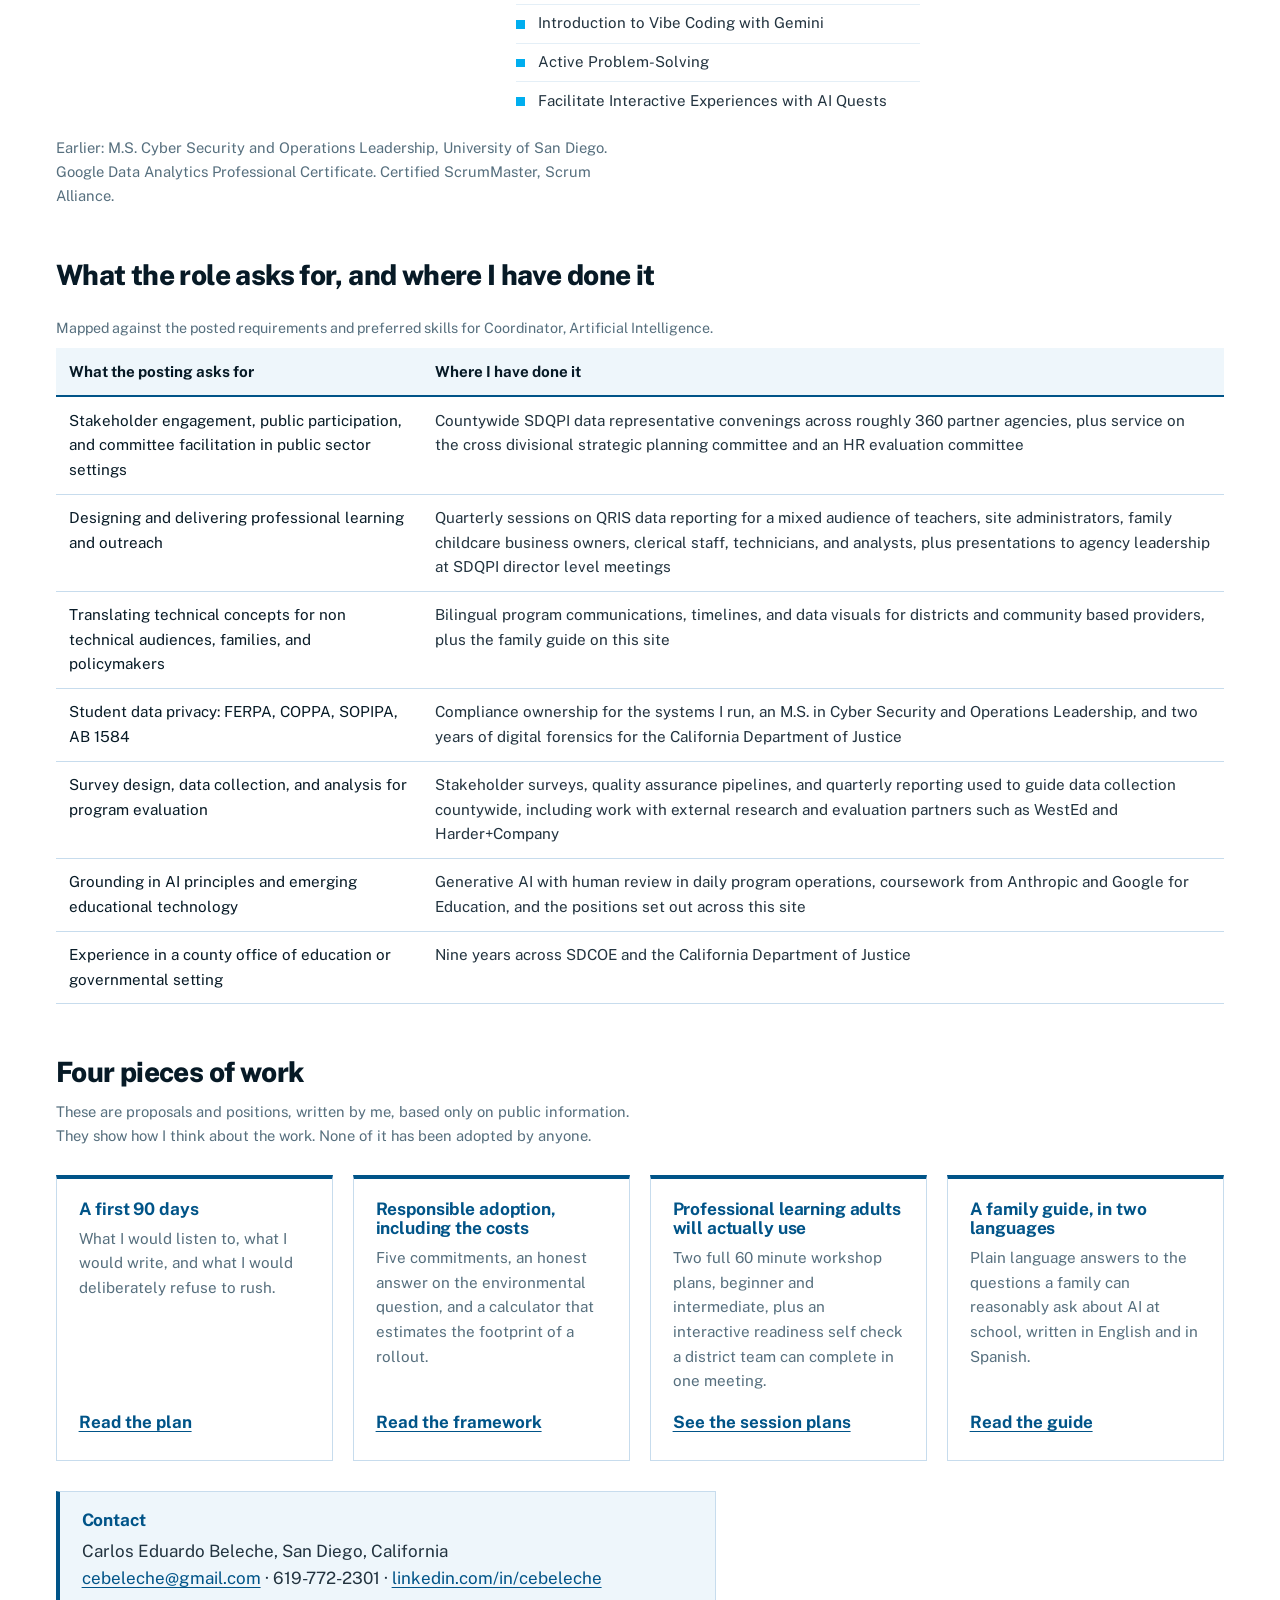
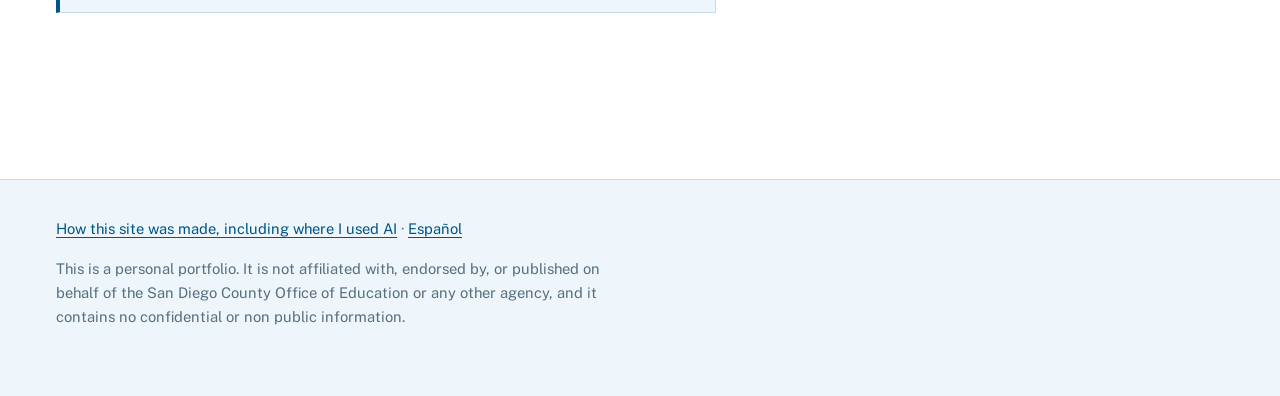
==== commit 8ff8a402: "Add files via upload" ====
--- a/index.html
+++ b/index.html
@@ -7,7 +7,7 @@
 <meta name="description" content="Portfolio of Carlos Eduardo Beleche: countywide program coordination, professional learning, and responsible AI adoption in K-12 public education.">
 <meta name="color-scheme" content="light dark">
 <link rel="icon" href="data:image/svg+xml,%3Csvg xmlns='http://www.w3.org/2000/svg' viewBox='0 0 32 32'%3E%3Crect width='32' height='32' fill='%23005488'/%3E%3Cpath d='M6 22V10h4l6 8V10h4v12h-4l-6-8v8z' fill='%2300aeef'/%3E%3C/svg%3E">
-<link rel="stylesheet" href="assets/style.css?v=3">
+<link rel="stylesheet" href="assets/style.css?v=4">
 </head>
 <body>
 <a class="skip" href="#main">Skip to main content</a>
@@ -96,7 +96,7 @@
           <div><dt>780</dt><dd>public schools countywide, those charters included</dd></div>
           <div><dt>480k</dt><dd>students countywide, nearly half a million</dd></div>
         </dl>
-        <p class="src">Figures as published by the San Diego County Office of Education. The school count is a single countywide total, district run and charter sites together, not a separate population from the two figures beside it. Every one of these organizations has to turn state AI guidance into a local decision of its own.</p>
+        <p class="src">Figures as published by the San Diego County Office of Education across its public pages. The school count is a single countywide total, district run and charter sites together, not a separate population from the two figures beside it. SDCOE states the student count as both about 480,000 and nearly 500,000 depending on the page; the lower figure is used here. Every one of these organizations has to turn state AI guidance into a local decision of its own.</p>
       </div>
     </div>
   </section>
@@ -211,5 +211,7 @@
   </div>
 </footer>
 
+<script src="assets/enhance.js?v=1" defer></script>
+
 </body>
 </html>
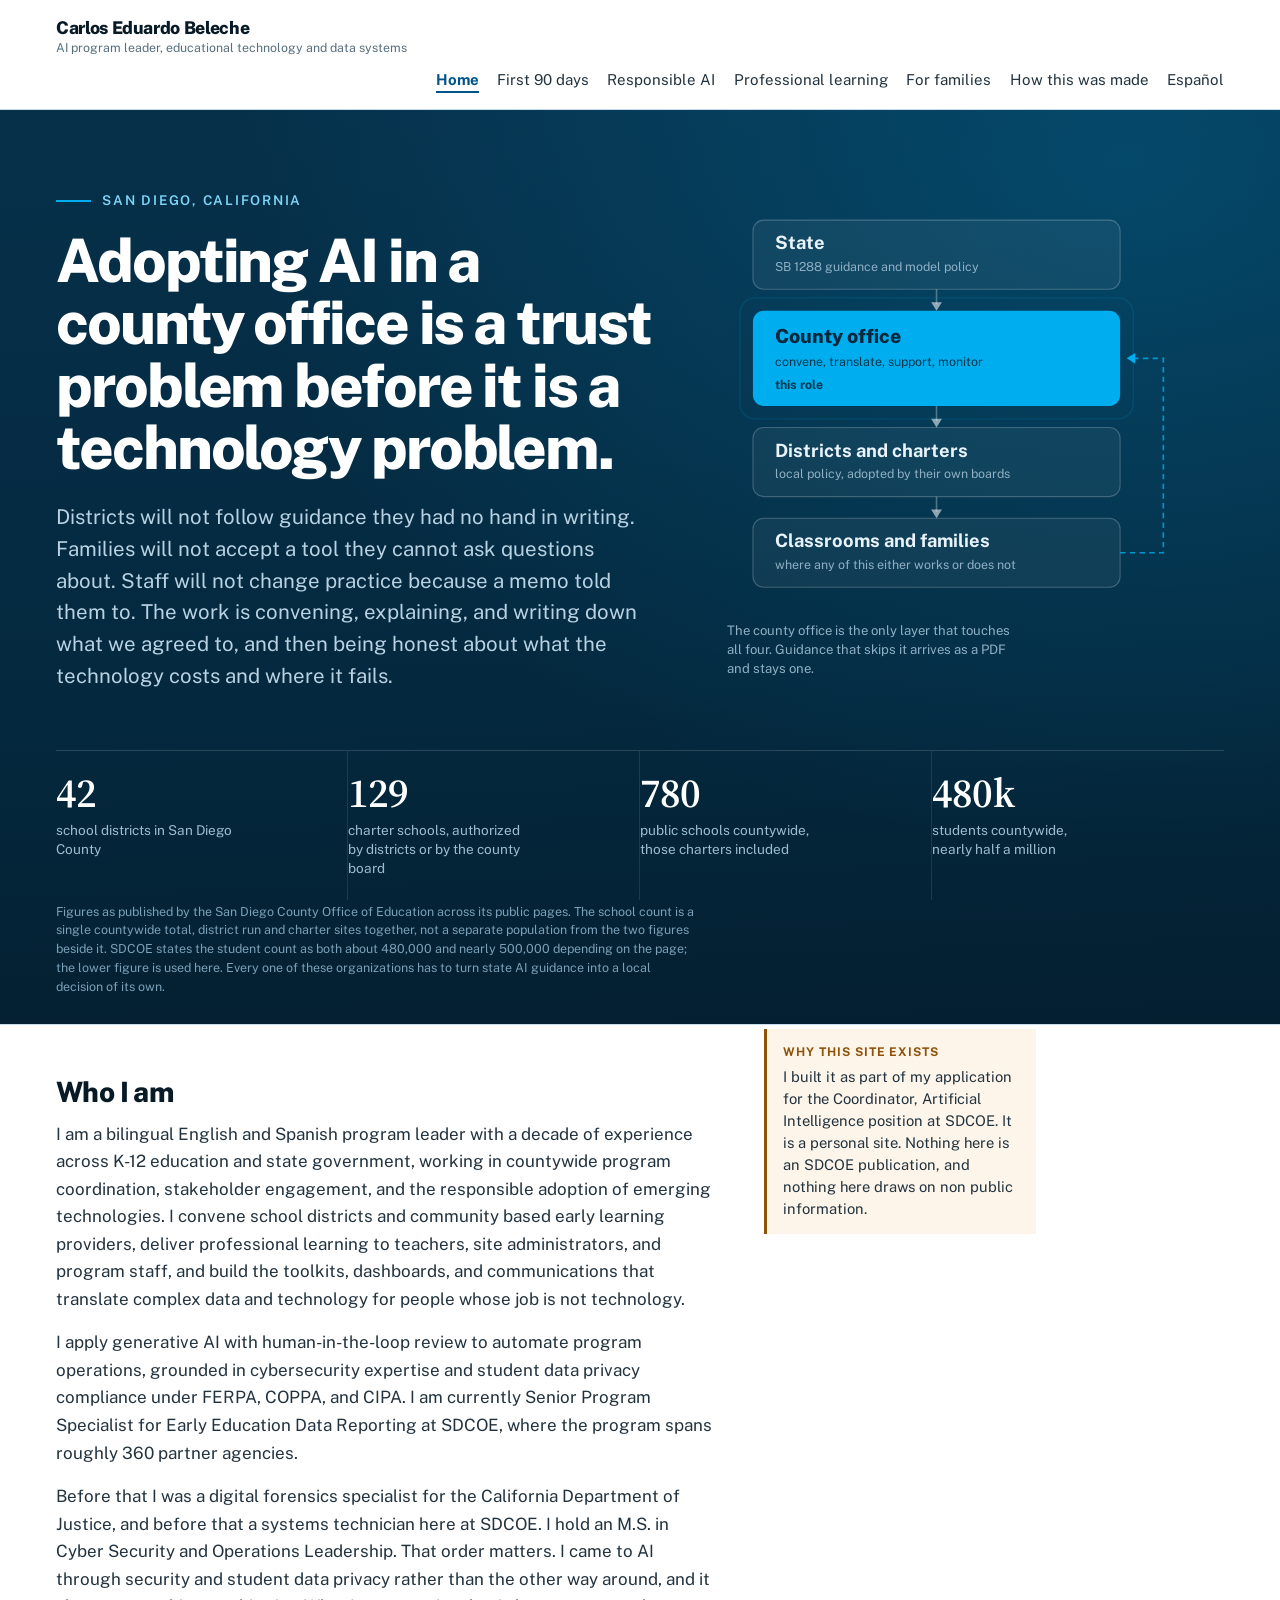
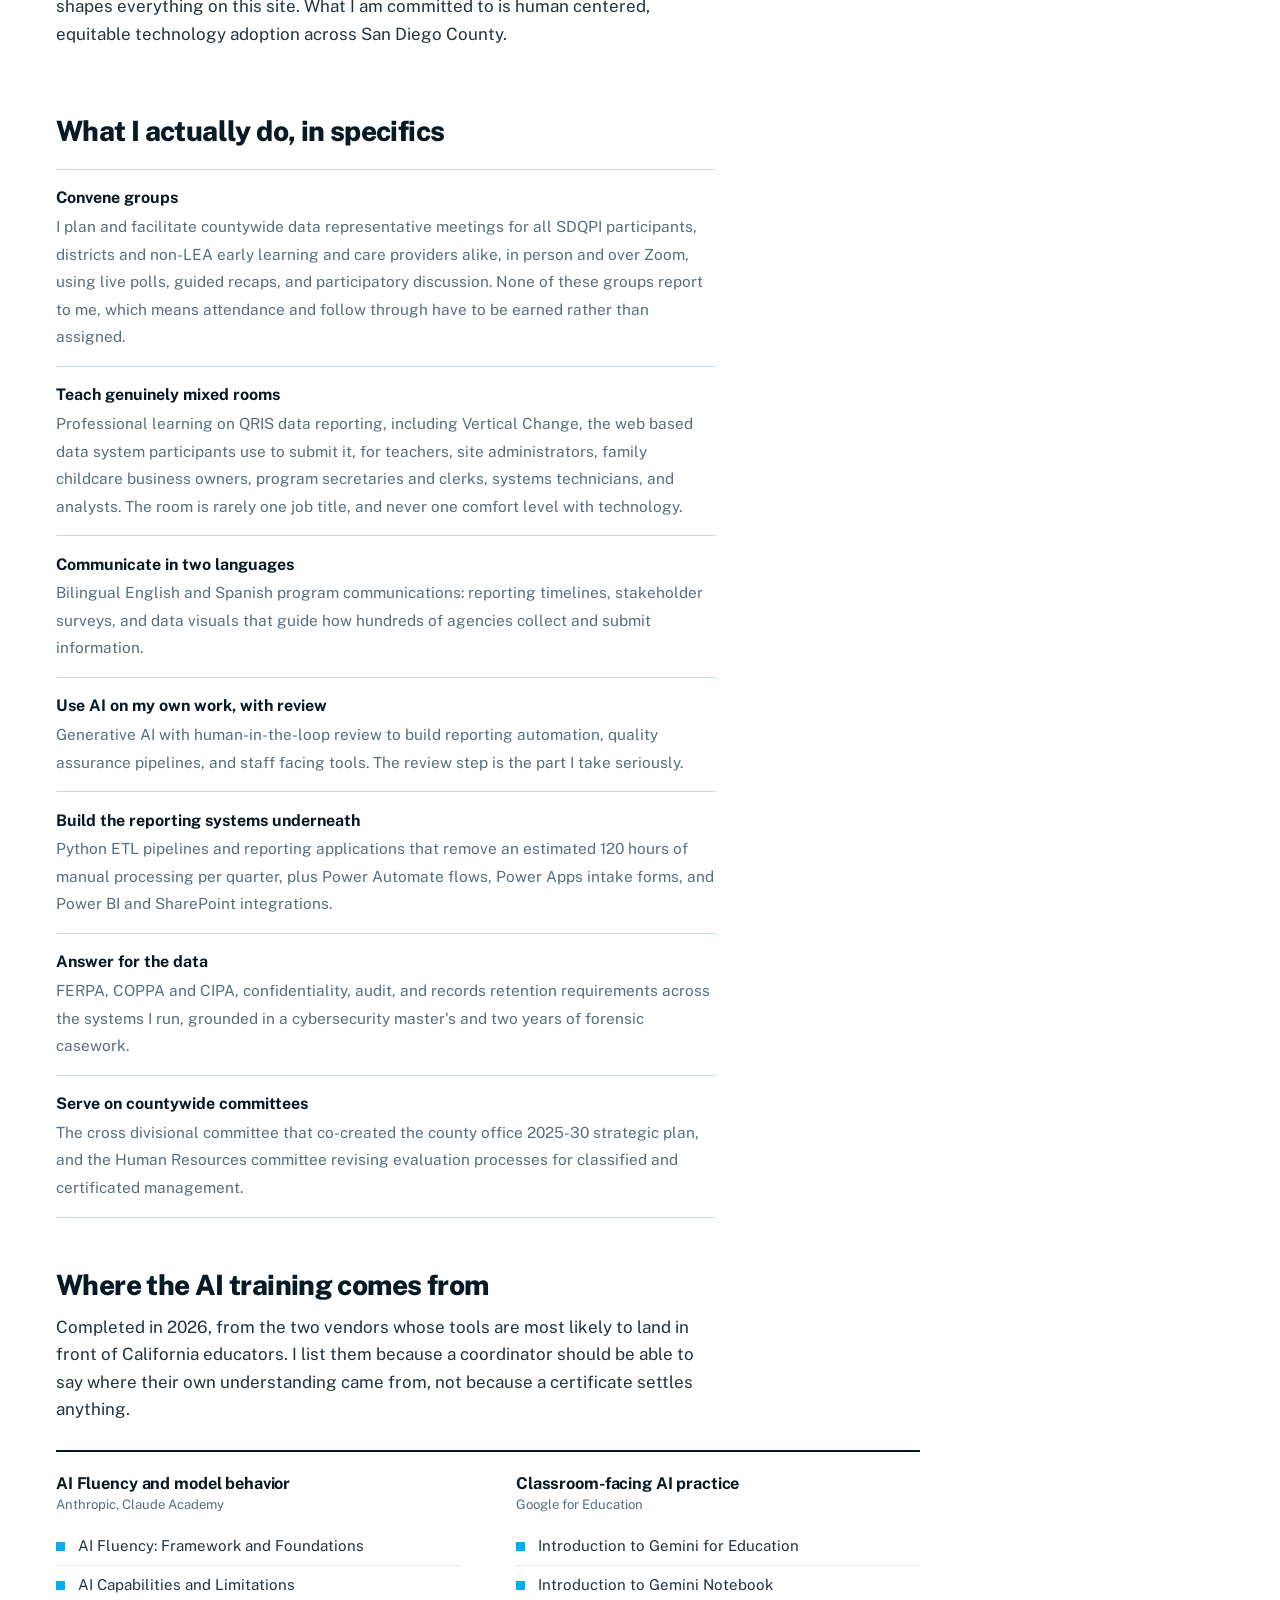
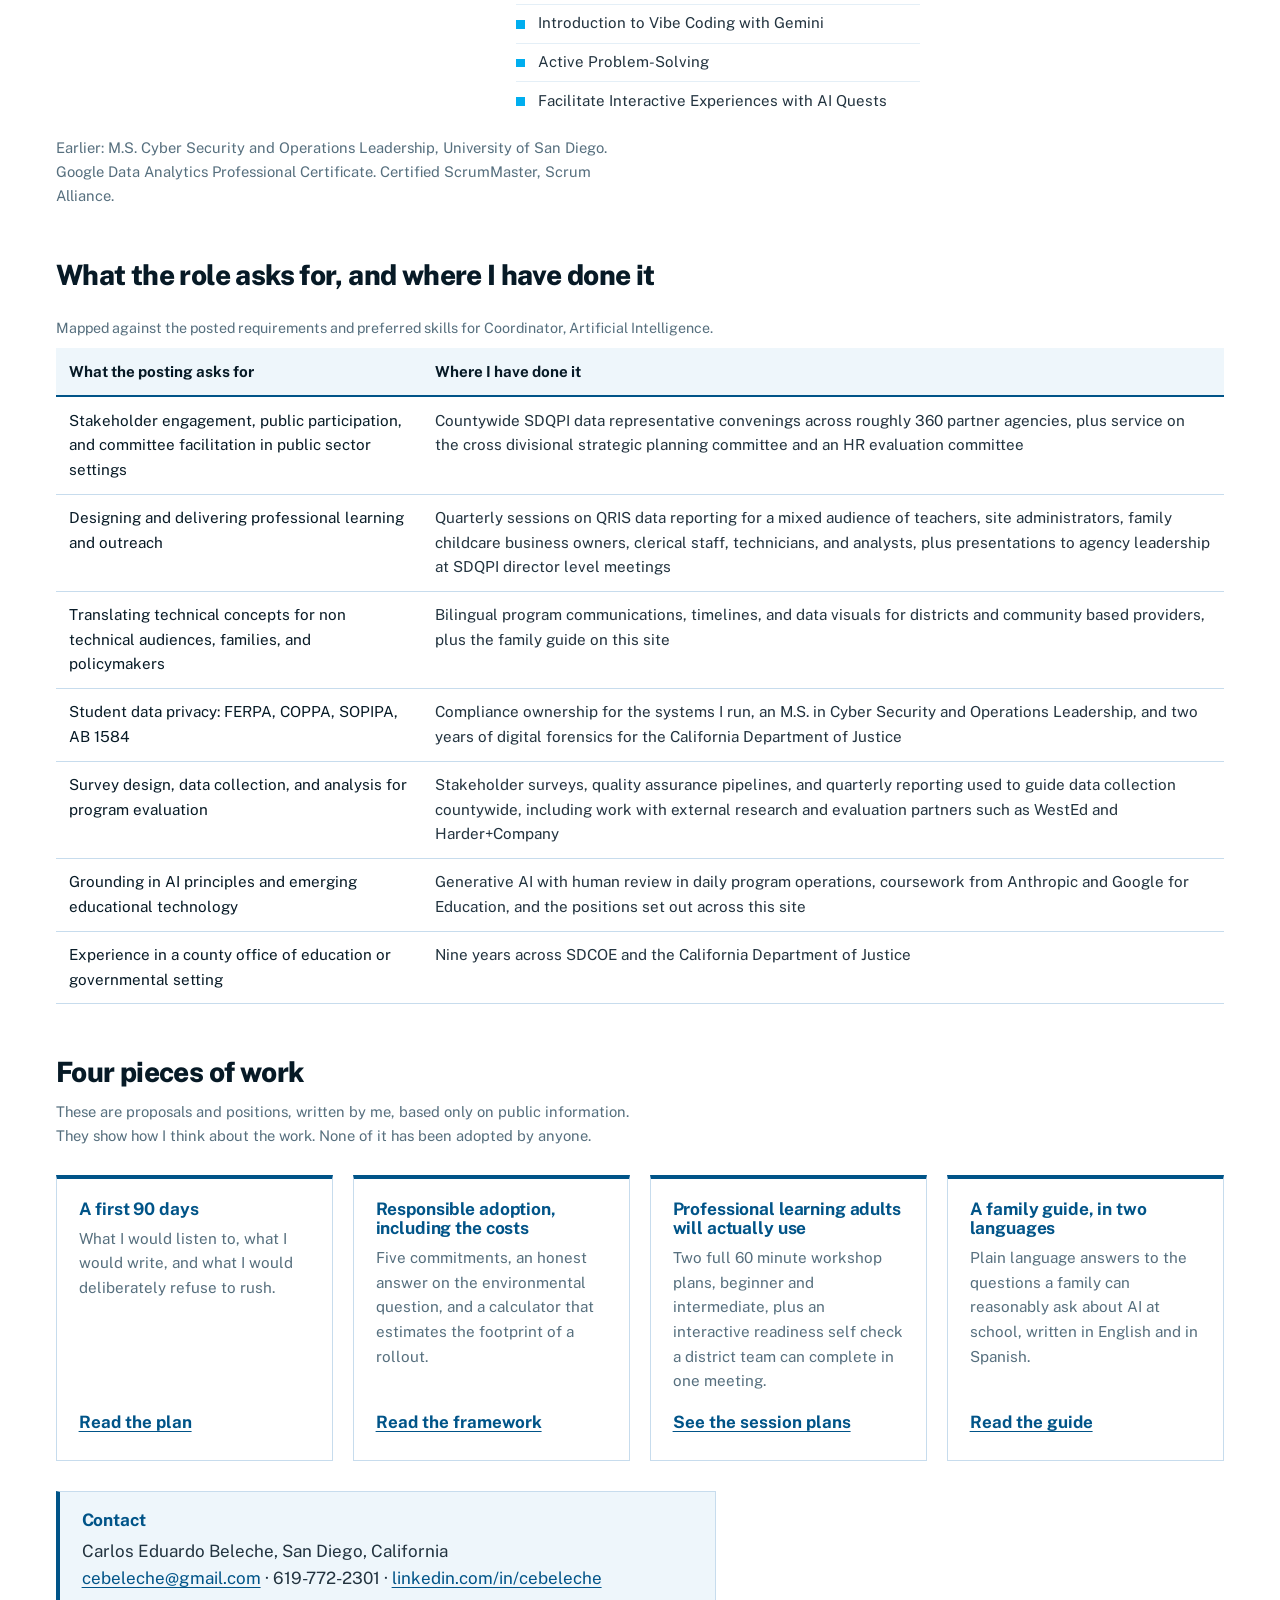
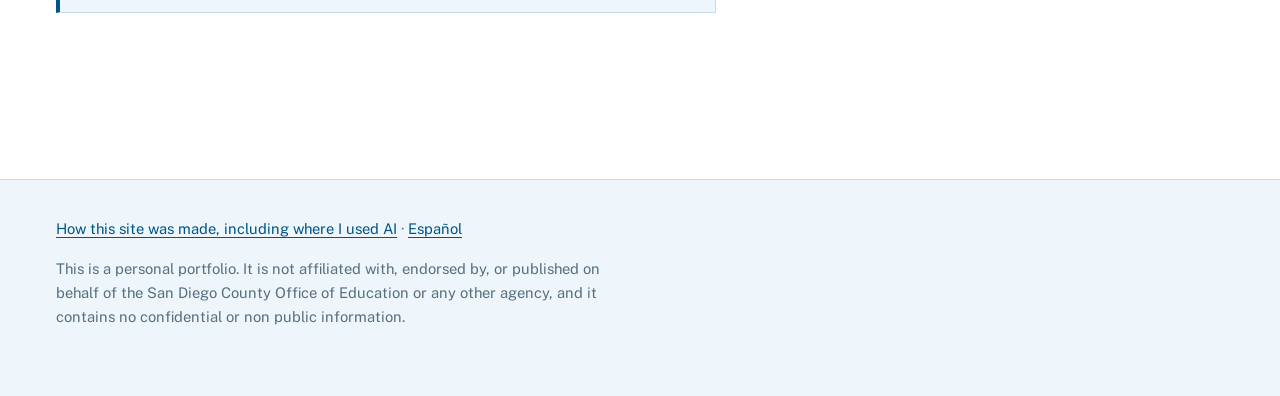
==== commit 1dd8c5f6: "Add files via upload" ====
--- a/index.html
+++ b/index.html
@@ -58,26 +58,26 @@
             </g>
 
             <!-- state -->
-            <rect x="24" y="14" width="340" height="64" fill="rgba(255,255,255,.05)" stroke="rgba(255,255,255,.22)"/>
+            <rect x="24" y="14" width="340" height="64" rx="10" fill="rgba(255,255,255,.05)" stroke="rgba(255,255,255,.22)"/>
             <text x="44" y="41" fill="#e8f3fa" font-family="Public Sans, sans-serif" font-size="17" font-weight="700">State</text>
             <text x="44" y="61" fill="#8fb0c4" font-family="Public Sans, sans-serif" font-size="11.5">SB 1288 guidance and model policy</text>
 
             <!-- county office, the lit layer -->
             <g class="beam" aria-hidden="true">
-              <rect x="12" y="86" width="364" height="112" fill="none" stroke="#00aeef" stroke-width="1" opacity=".38"/>
+              <rect x="12" y="86" width="364" height="112" rx="14" fill="none" stroke="#00aeef" stroke-width="1" opacity=".38"/>
             </g>
-            <rect x="24" y="98" width="340" height="88" fill="#00aeef"/>
+            <rect x="24" y="98" width="340" height="88" rx="10" fill="#00aeef"/>
             <text x="44" y="128" fill="#04293f" font-family="Public Sans, sans-serif" font-size="18" font-weight="800">County office</text>
             <text x="44" y="149" fill="#04384f" font-family="Public Sans, sans-serif" font-size="11.5">convene, translate, support, monitor</text>
             <text x="44" y="170" fill="#04384f" font-family="Public Sans, sans-serif" font-size="11.5" font-weight="700">this role</text>
 
             <!-- districts -->
-            <rect x="24" y="206" width="340" height="64" fill="rgba(255,255,255,.05)" stroke="rgba(255,255,255,.22)"/>
+            <rect x="24" y="206" width="340" height="64" rx="10" fill="rgba(255,255,255,.05)" stroke="rgba(255,255,255,.22)"/>
             <text x="44" y="233" fill="#e8f3fa" font-family="Public Sans, sans-serif" font-size="17" font-weight="700">Districts and charters</text>
             <text x="44" y="253" fill="#8fb0c4" font-family="Public Sans, sans-serif" font-size="11.5">local policy, adopted by their own boards</text>
 
             <!-- classrooms -->
-            <rect x="24" y="290" width="340" height="64" fill="rgba(255,255,255,.05)" stroke="rgba(255,255,255,.22)"/>
+            <rect x="24" y="290" width="340" height="64" rx="10" fill="rgba(255,255,255,.05)" stroke="rgba(255,255,255,.22)"/>
             <text x="44" y="317" fill="#e8f3fa" font-family="Public Sans, sans-serif" font-size="17" font-weight="700">Classrooms and families</text>
             <text x="44" y="337" fill="#8fb0c4" font-family="Public Sans, sans-serif" font-size="11.5">where any of this either works or does not</text>
 
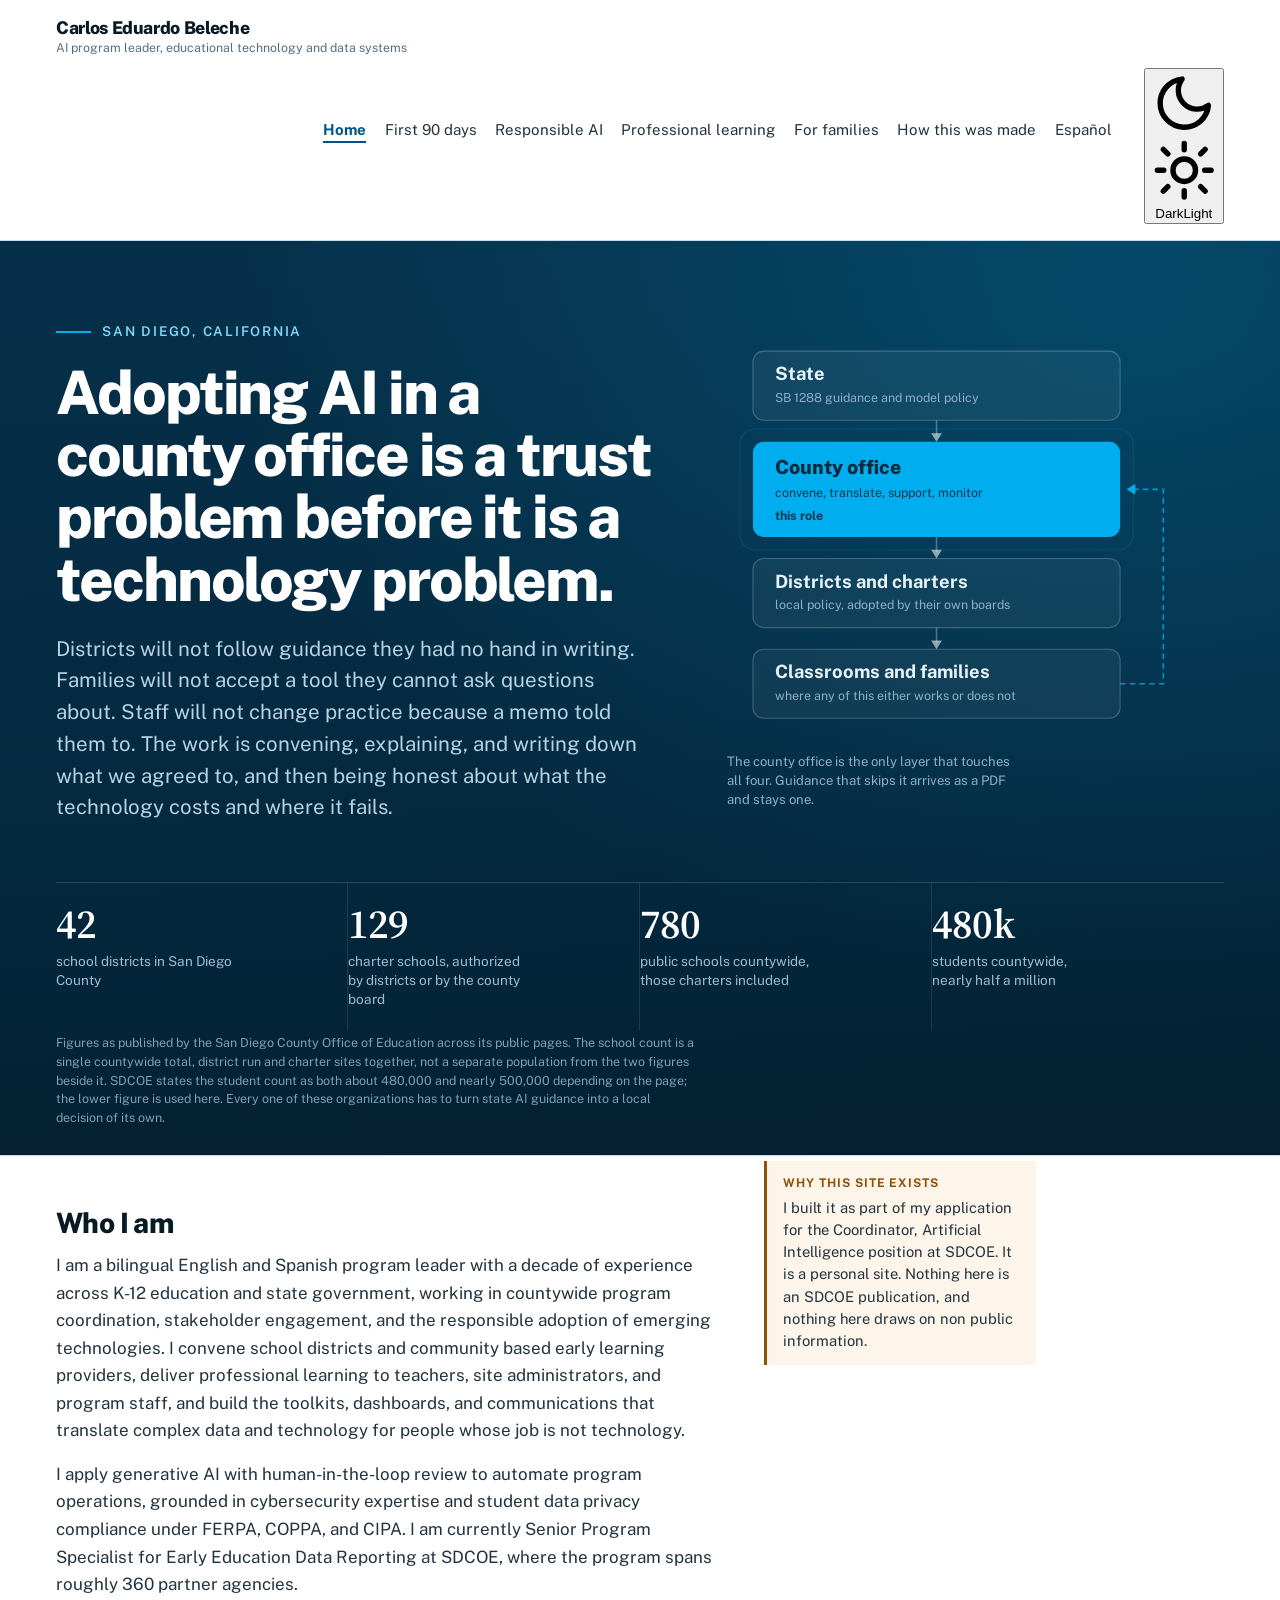
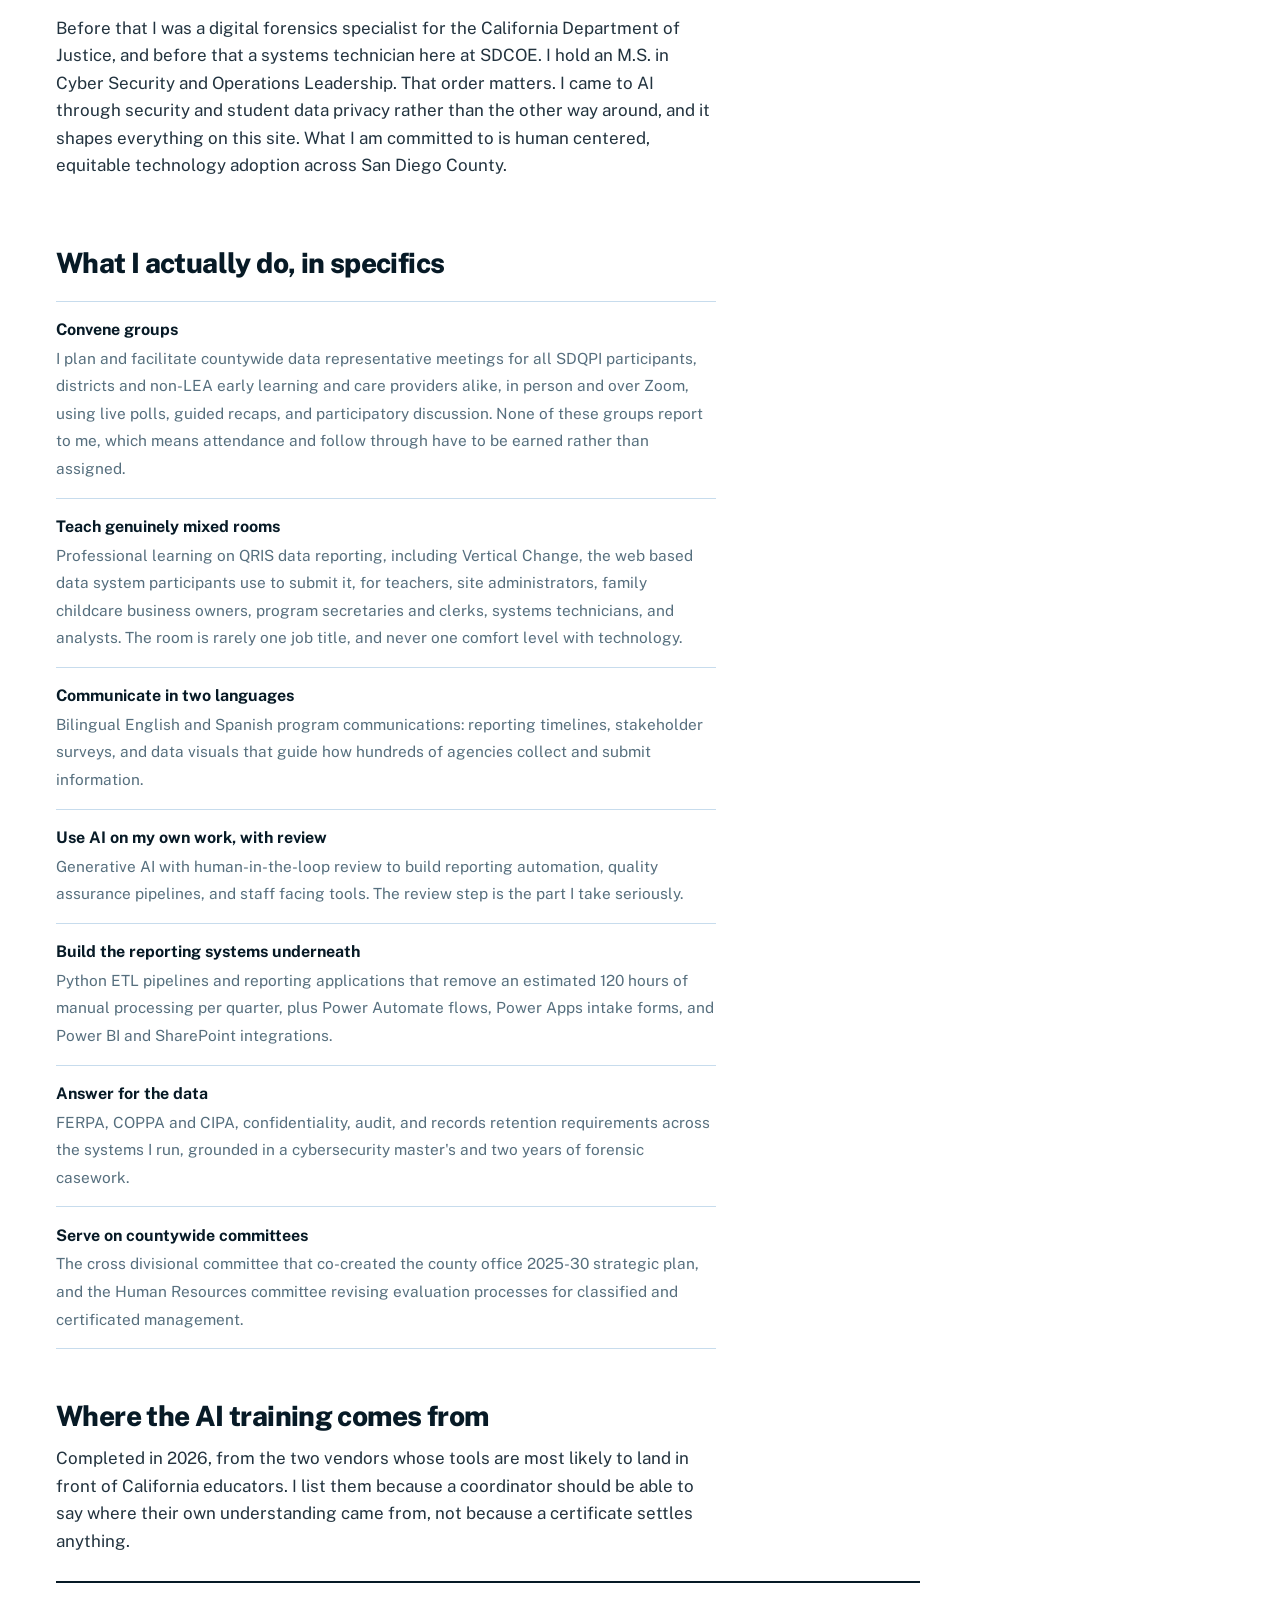
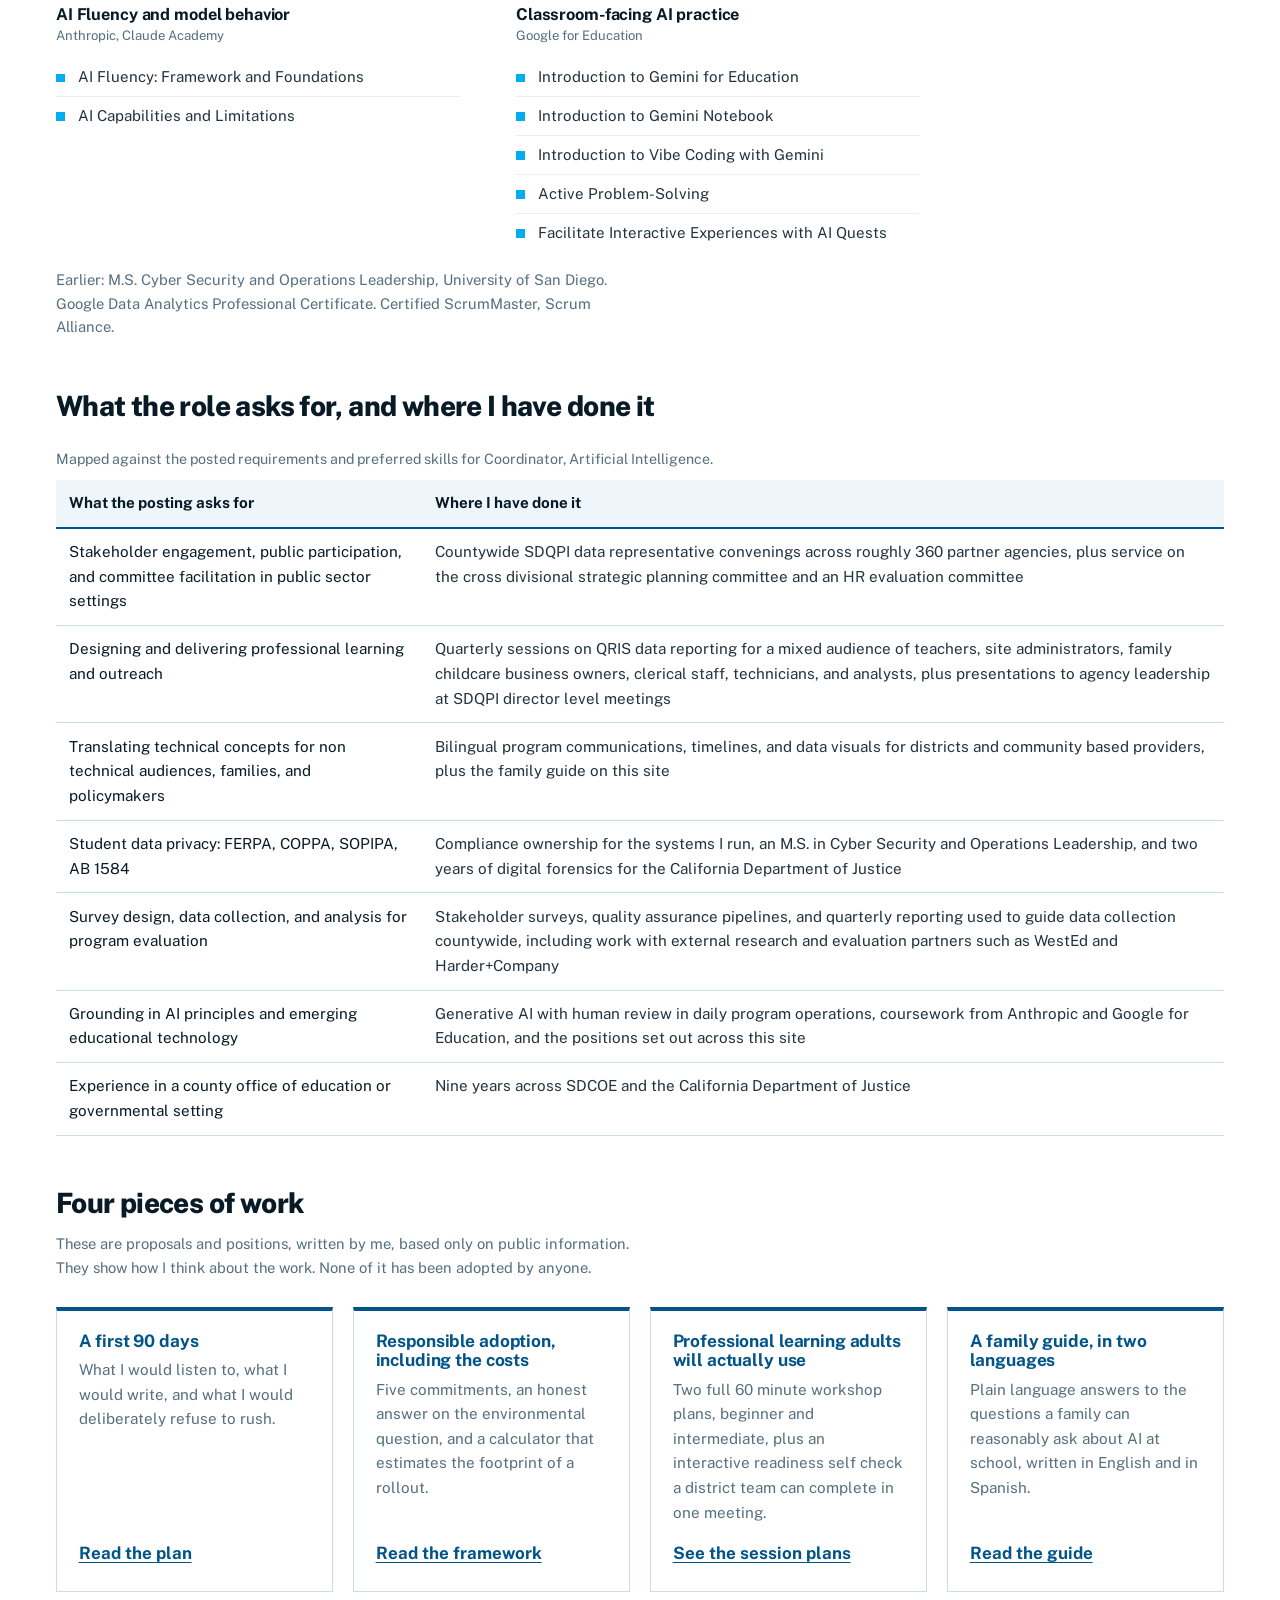
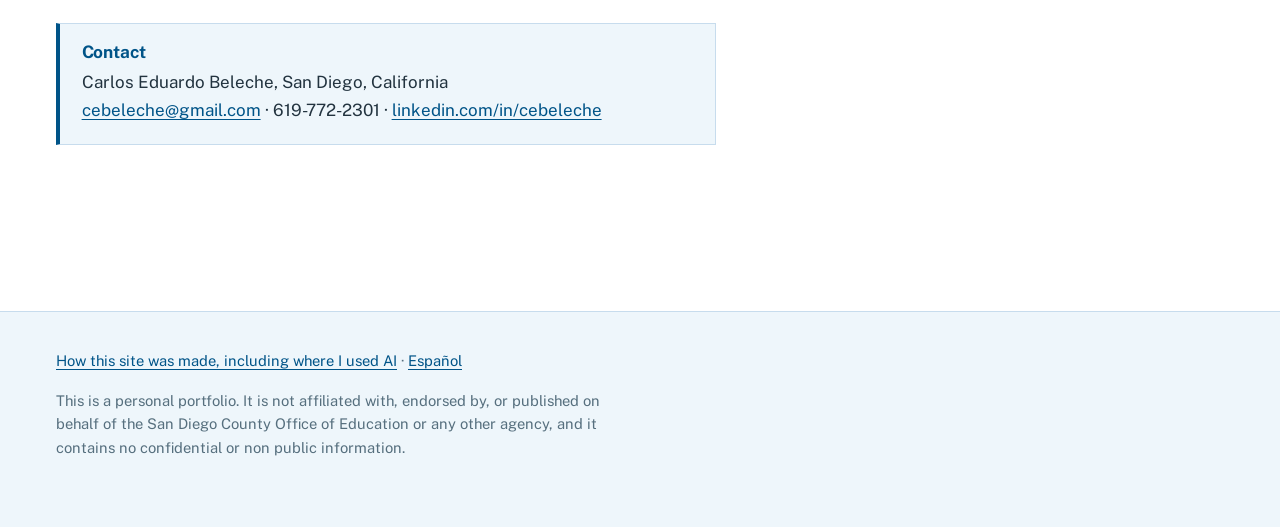
==== commit d6edc0ae: "Add files via upload" ====
--- a/index.html
+++ b/index.html
@@ -8,8 +8,10 @@
 <meta name="color-scheme" content="light dark">
 <link rel="icon" href="data:image/svg+xml,%3Csvg xmlns='http://www.w3.org/2000/svg' viewBox='0 0 32 32'%3E%3Crect width='32' height='32' fill='%23005488'/%3E%3Cpath d='M6 22V10h4l6 8V10h4v12h-4l-6-8v8z' fill='%2300aeef'/%3E%3C/svg%3E">
 <link rel="stylesheet" href="assets/style.css?v=4">
+<script>(function(){try{var t=localStorage.getItem("theme");if(t==="dark"||t==="light"){document.documentElement.setAttribute("data-theme",t);}}catch(e){}})();</script>
 </head>
 <body>
+<div class="progress" id="progress" aria-hidden="true"></div>
 <a class="skip" href="#main">Skip to main content</a>
 
 <header class="masthead">
@@ -26,6 +28,11 @@
         <li><a href="es.html" lang="es">Español</a></li>
       </ul>
     </nav>
+      <button type="button" class="theme-toggle" id="theme-toggle" data-verb="Switch to" data-labels="dark theme,light theme">
+        <svg class="icon-moon" viewBox="0 0 24 24" fill="none" stroke="currentColor" stroke-width="2" stroke-linecap="round" stroke-linejoin="round" aria-hidden="true"><path d="M21 12.8A9 9 0 1 1 11.2 3a7 7 0 0 0 9.8 9.8z"/></svg>
+        <svg class="icon-sun" viewBox="0 0 24 24" fill="none" stroke="currentColor" stroke-width="2" stroke-linecap="round" stroke-linejoin="round" aria-hidden="true"><circle cx="12" cy="12" r="4.2"/><path d="M12 2v2.4M12 19.6V22M4.2 4.2l1.7 1.7M18.1 18.1l1.7 1.7M2 12h2.4M19.6 12H22M4.2 19.8l1.7-1.7M18.1 5.9l1.7-1.7"/></svg>
+        <span class="label-dark">Dark</span><span class="label-light">Light</span>
+      </button>
   </div>
 </header>
 
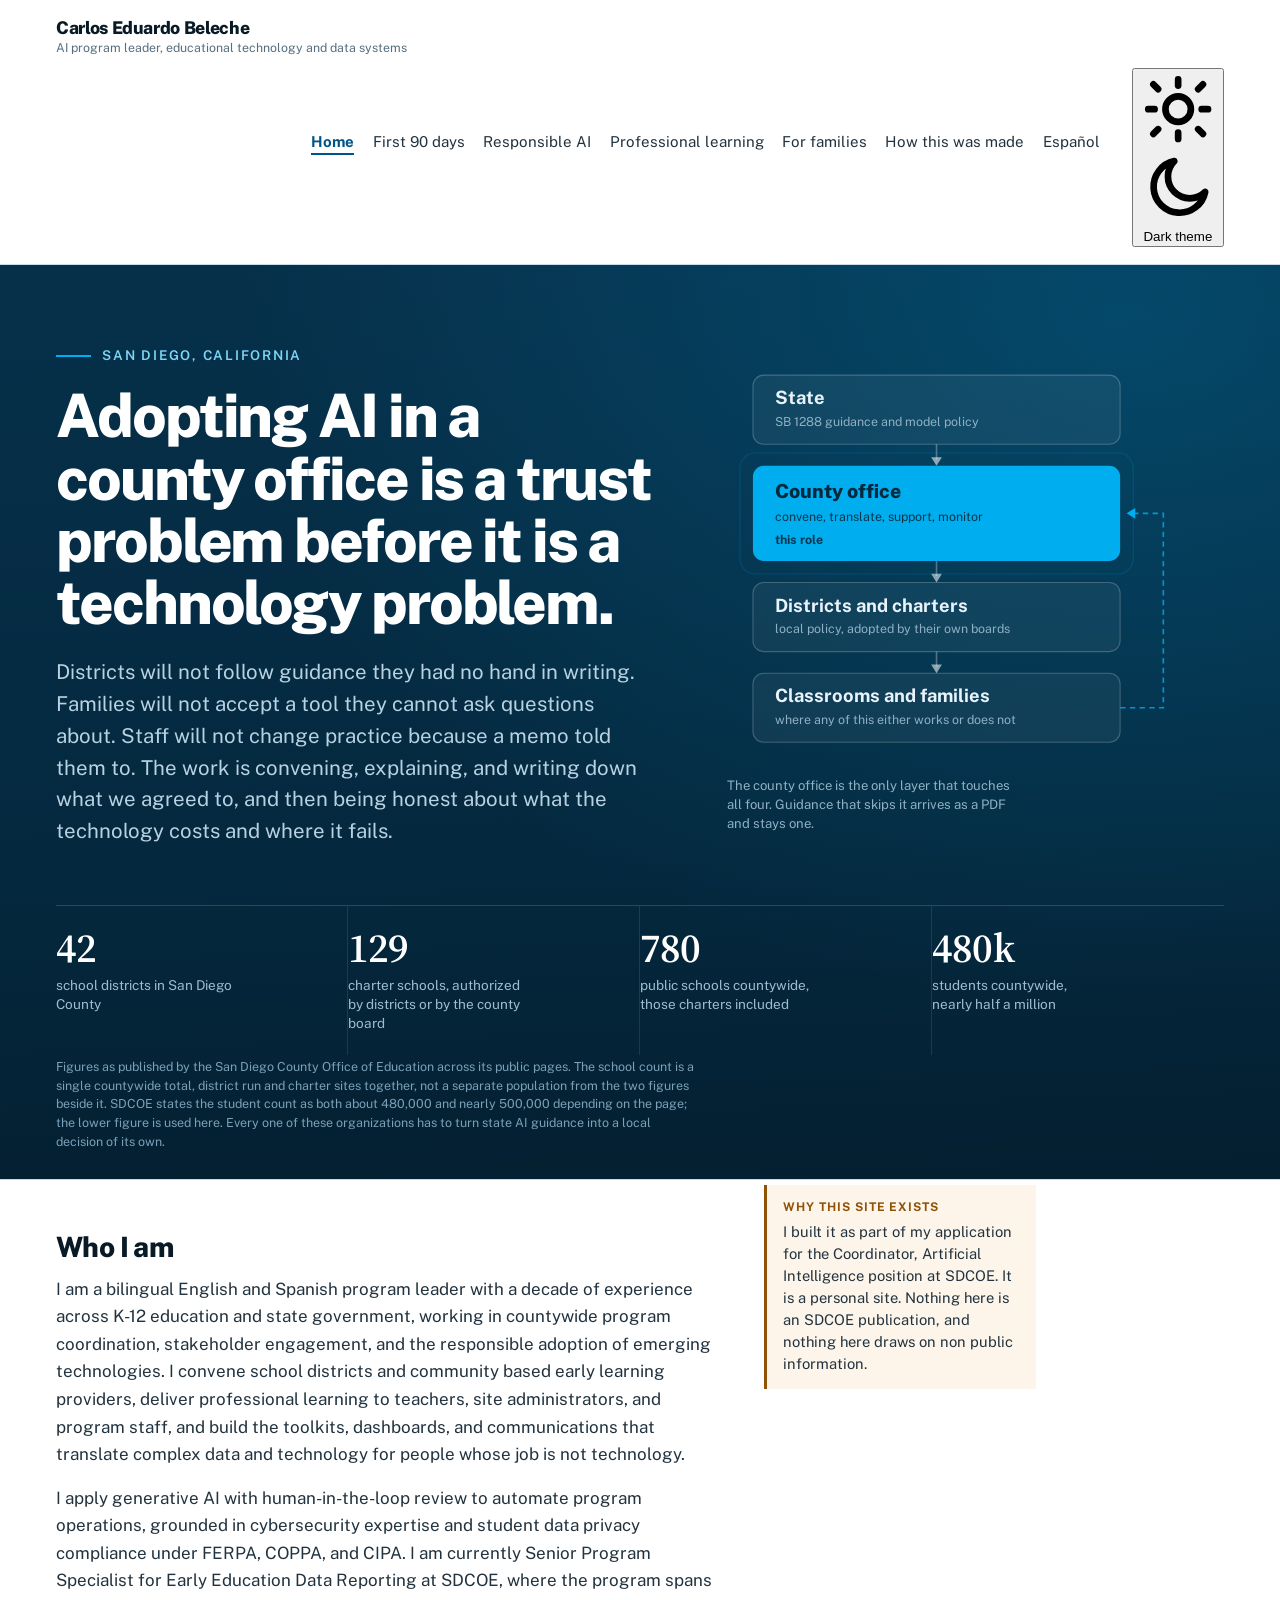
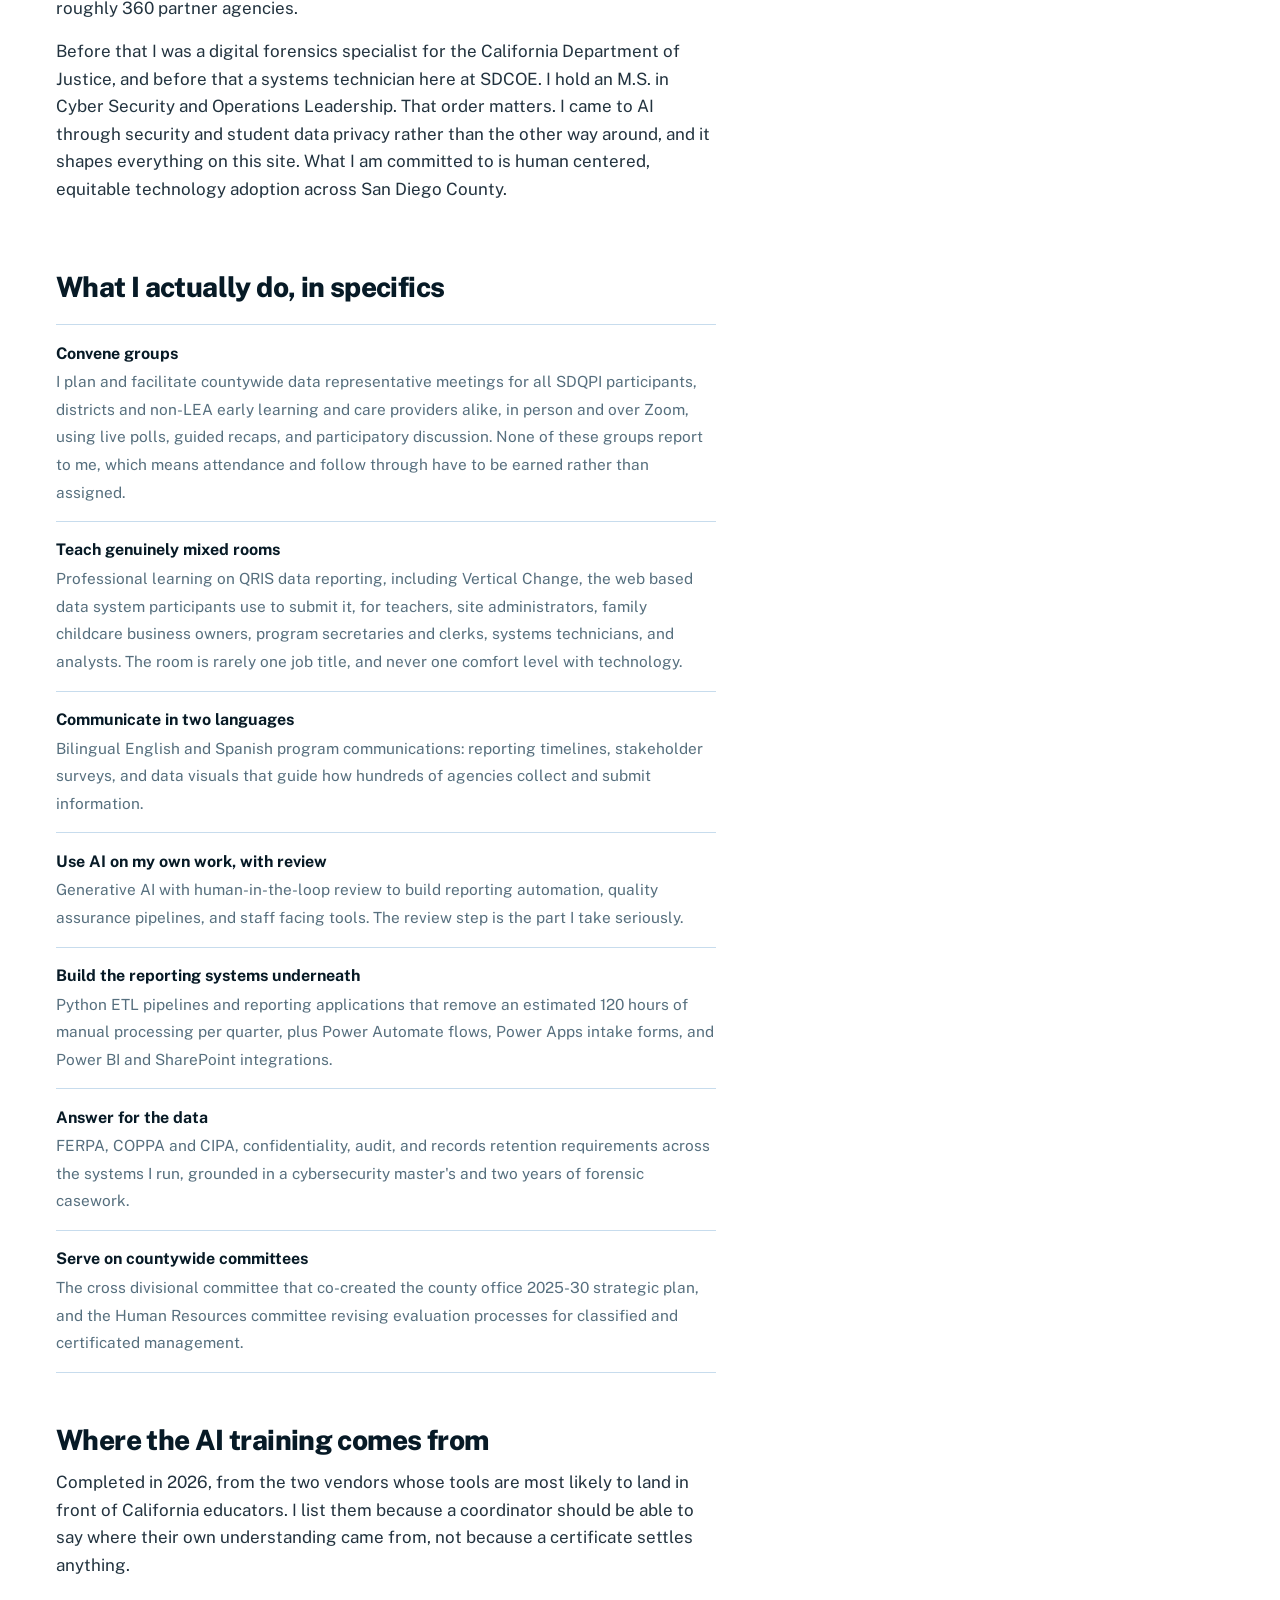
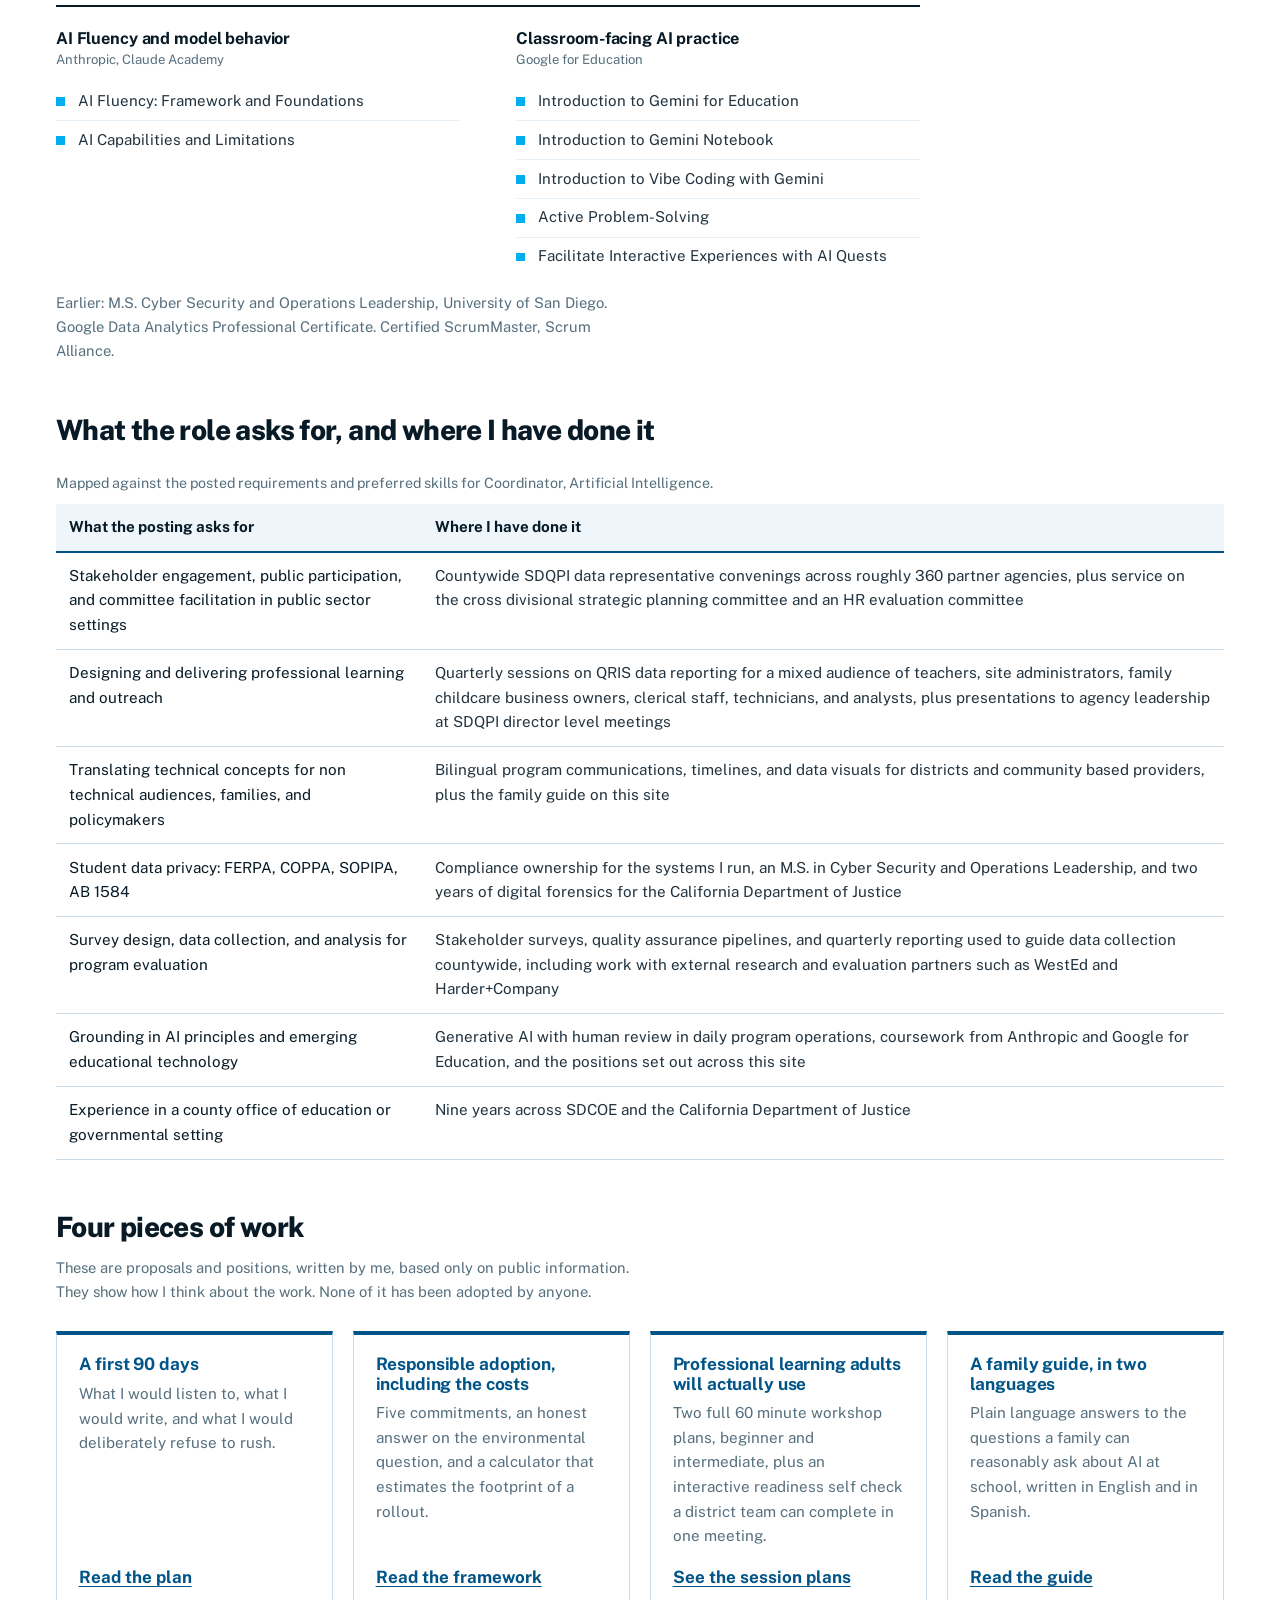
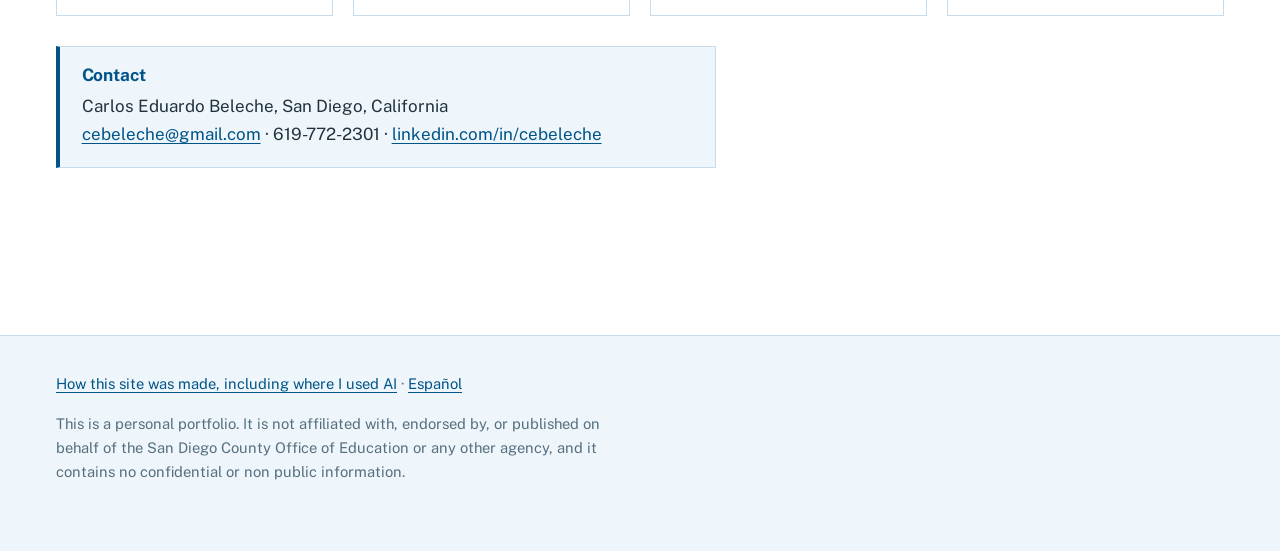
==== commit 33fdac88: "Add files via upload" ====
--- a/index.html
+++ b/index.html
@@ -7,7 +7,7 @@
 <meta name="description" content="Portfolio of Carlos Eduardo Beleche: countywide program coordination, professional learning, and responsible AI adoption in K-12 public education.">
 <meta name="color-scheme" content="light dark">
 <link rel="icon" href="data:image/svg+xml,%3Csvg xmlns='http://www.w3.org/2000/svg' viewBox='0 0 32 32'%3E%3Crect width='32' height='32' fill='%23005488'/%3E%3Cpath d='M6 22V10h4l6 8V10h4v12h-4l-6-8v8z' fill='%2300aeef'/%3E%3C/svg%3E">
-<link rel="stylesheet" href="assets/style.css?v=4">
+<link rel="stylesheet" href="assets/style.css?v=5">
 <script>(function(){try{var t=localStorage.getItem("theme");if(t==="dark"||t==="light"){document.documentElement.setAttribute("data-theme",t);}}catch(e){}})();</script>
 </head>
 <body>
@@ -28,10 +28,13 @@
         <li><a href="es.html" lang="es">Español</a></li>
       </ul>
     </nav>
-      <button type="button" class="theme-toggle" id="theme-toggle" data-verb="Switch to" data-labels="dark theme,light theme">
-        <svg class="icon-moon" viewBox="0 0 24 24" fill="none" stroke="currentColor" stroke-width="2" stroke-linecap="round" stroke-linejoin="round" aria-hidden="true"><path d="M21 12.8A9 9 0 1 1 11.2 3a7 7 0 0 0 9.8 9.8z"/></svg>
-        <svg class="icon-sun" viewBox="0 0 24 24" fill="none" stroke="currentColor" stroke-width="2" stroke-linecap="round" stroke-linejoin="round" aria-hidden="true"><circle cx="12" cy="12" r="4.2"/><path d="M12 2v2.4M12 19.6V22M4.2 4.2l1.7 1.7M18.1 18.1l1.7 1.7M2 12h2.4M19.6 12H22M4.2 19.8l1.7-1.7M18.1 5.9l1.7-1.7"/></svg>
-        <span class="label-dark">Dark</span><span class="label-light">Light</span>
+      <button type="button" class="theme-toggle" id="theme-toggle" role="switch" aria-checked="false">
+        <span class="switch" aria-hidden="true">
+          <svg class="ico ico-sun" viewBox="0 0 24 24" fill="none" stroke="currentColor" stroke-width="2.1" stroke-linecap="round"><circle cx="12" cy="12" r="4"/><path d="M12 2.6v2M12 19.4v2M4.2 4.2l1.5 1.5M18.3 18.3l1.5 1.5M2.6 12h2M19.4 12h2M4.2 19.8l1.5-1.5M18.3 5.7l1.5-1.5"/></svg>
+          <svg class="ico ico-moon" viewBox="0 0 24 24" fill="none" stroke="currentColor" stroke-width="2.1" stroke-linecap="round" stroke-linejoin="round"><path d="M20.5 13.2A8.2 8.2 0 1 1 10.8 3.5a6.4 6.4 0 0 0 9.7 9.7z"/></svg>
+          <span class="knob"></span>
+        </span>
+        <span class="sr-only">Dark theme</span>
       </button>
   </div>
 </header>
@@ -218,7 +221,7 @@
   </div>
 </footer>
 
-<script src="assets/enhance.js?v=1" defer></script>
+<script src="assets/enhance.js?v=2" defer></script>
 
 </body>
 </html>
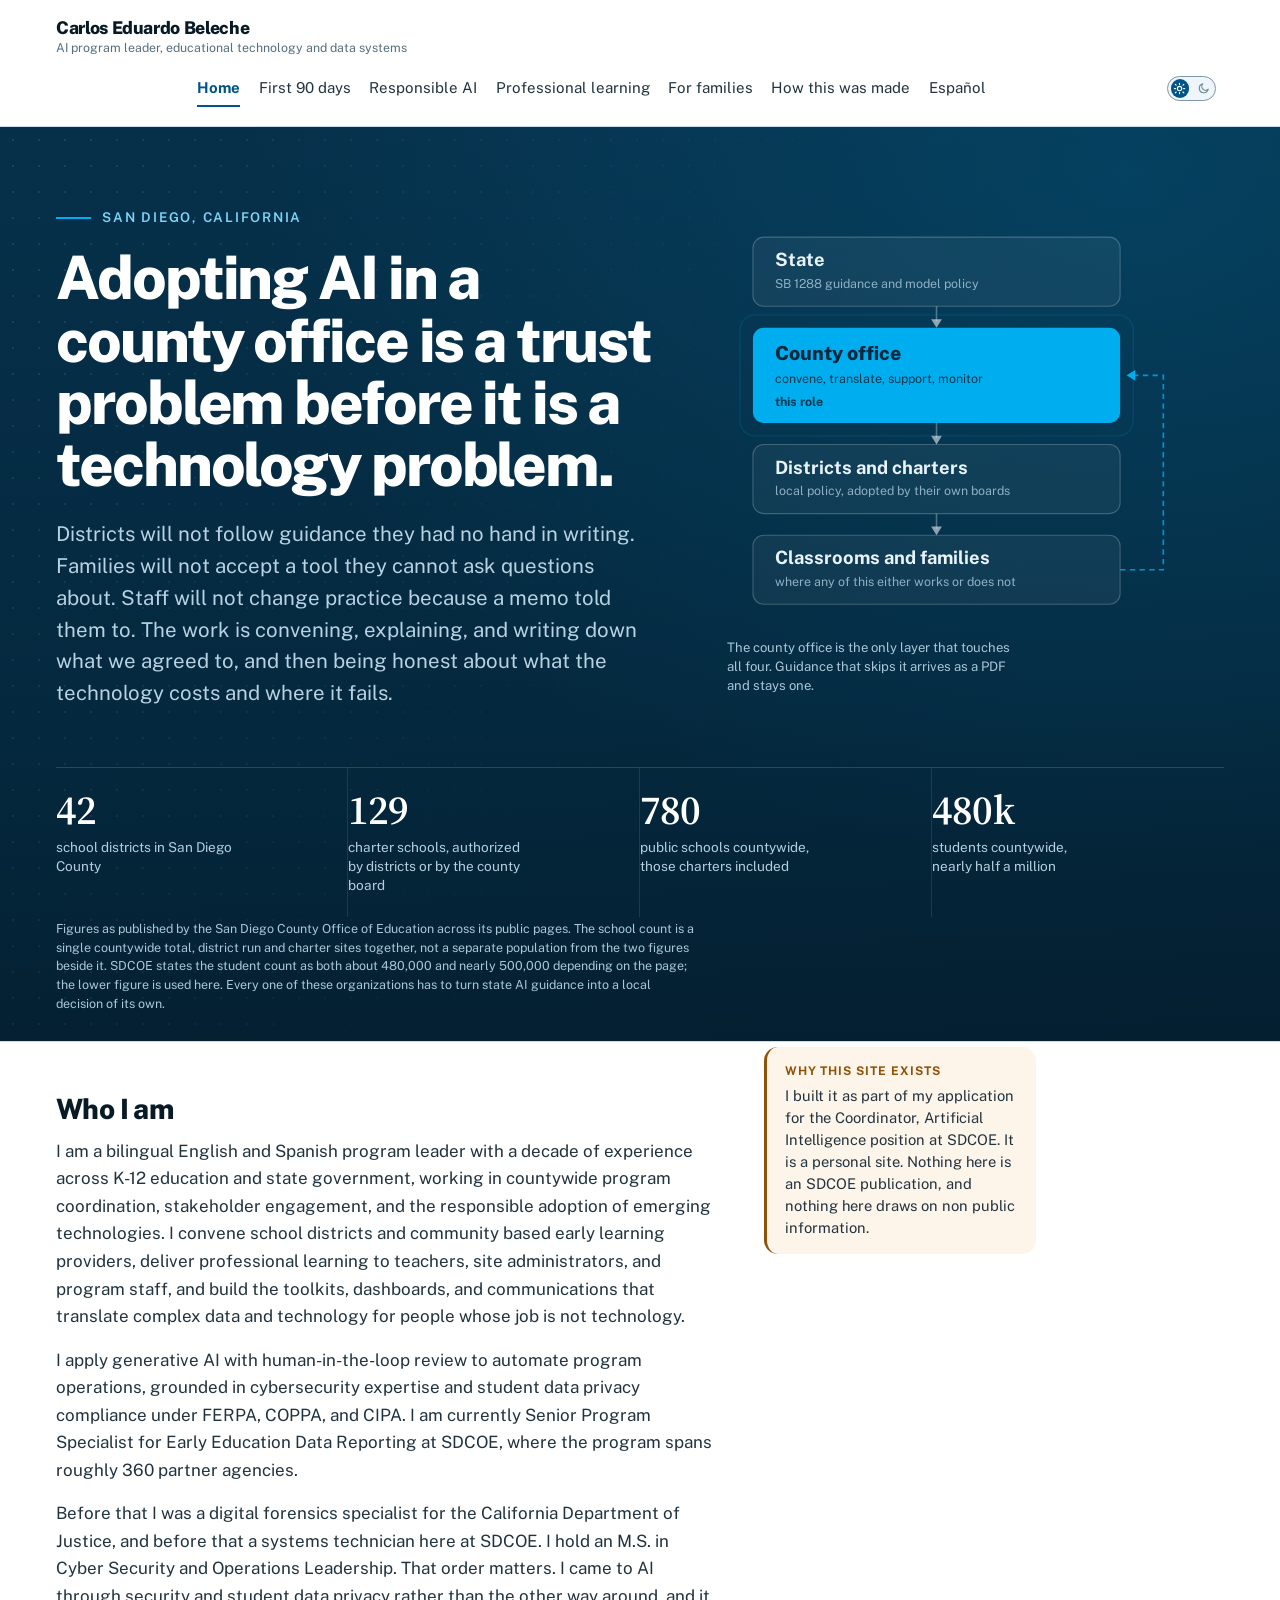
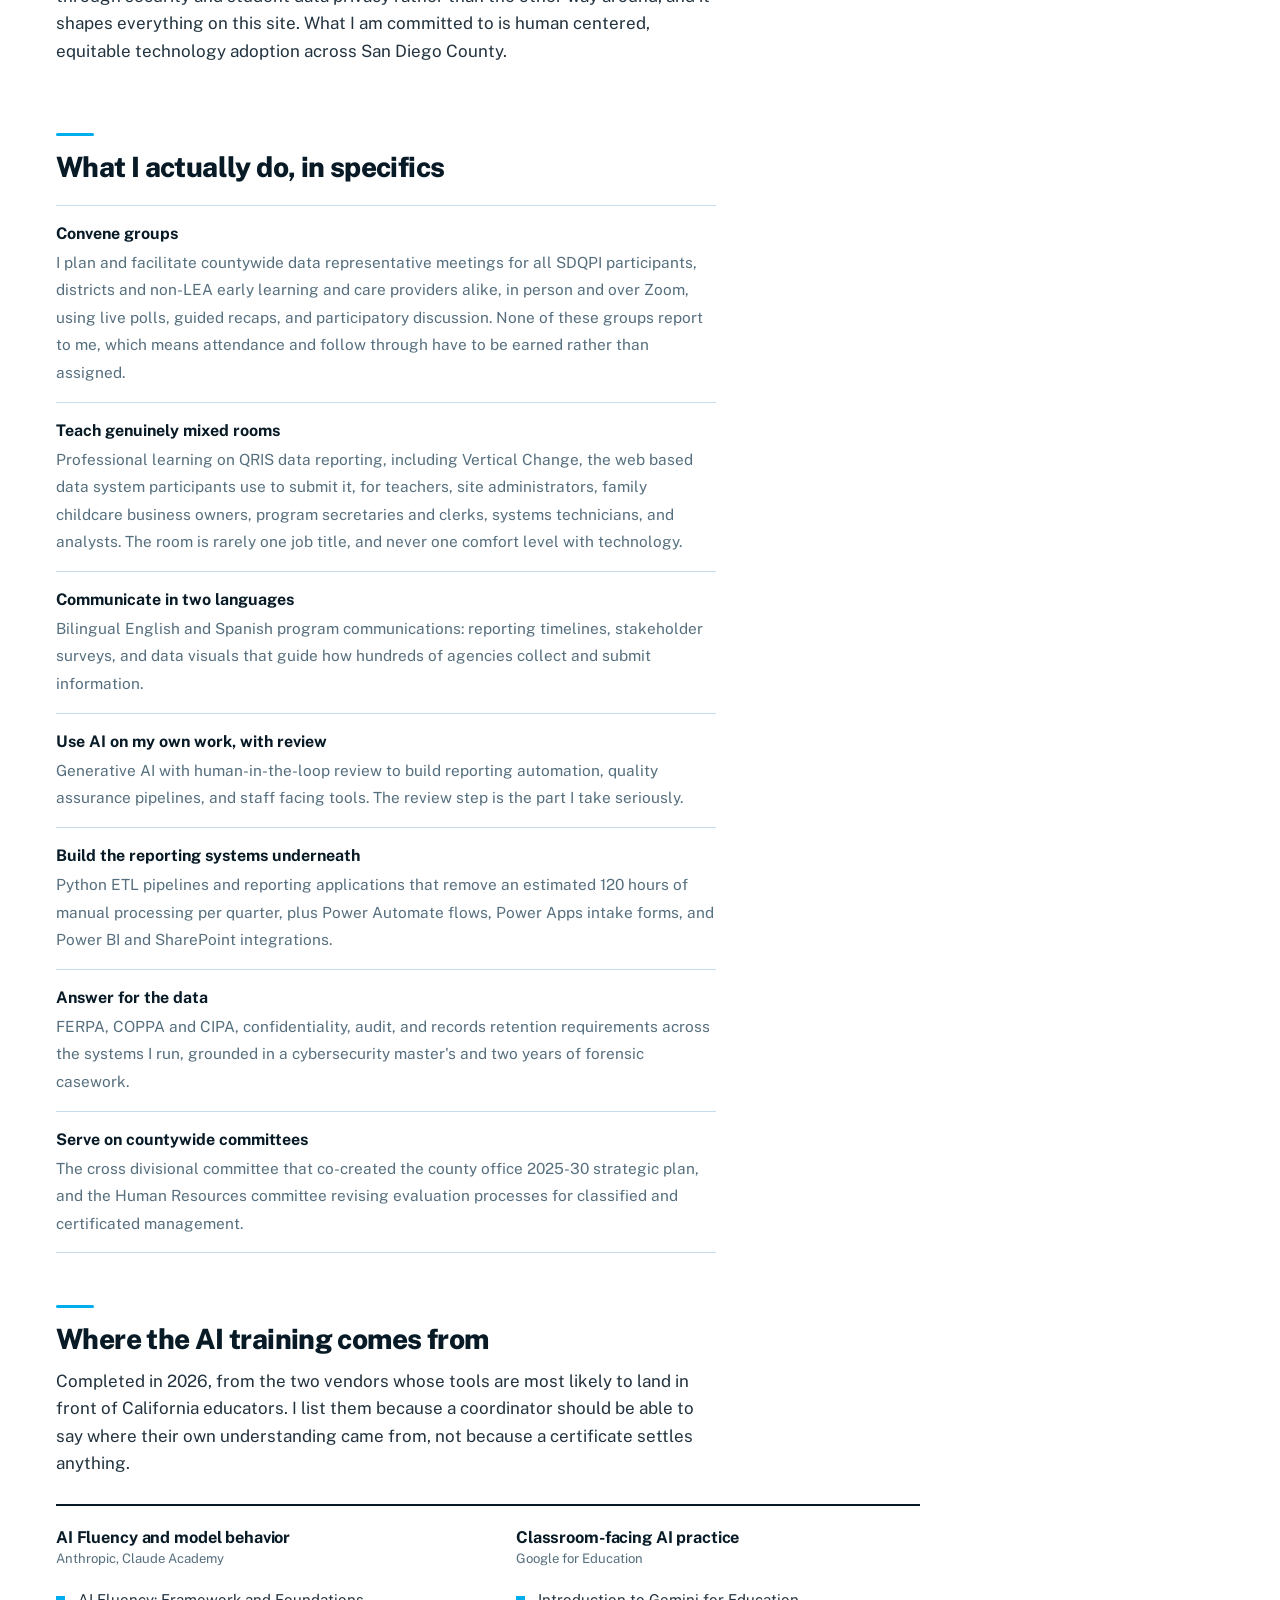
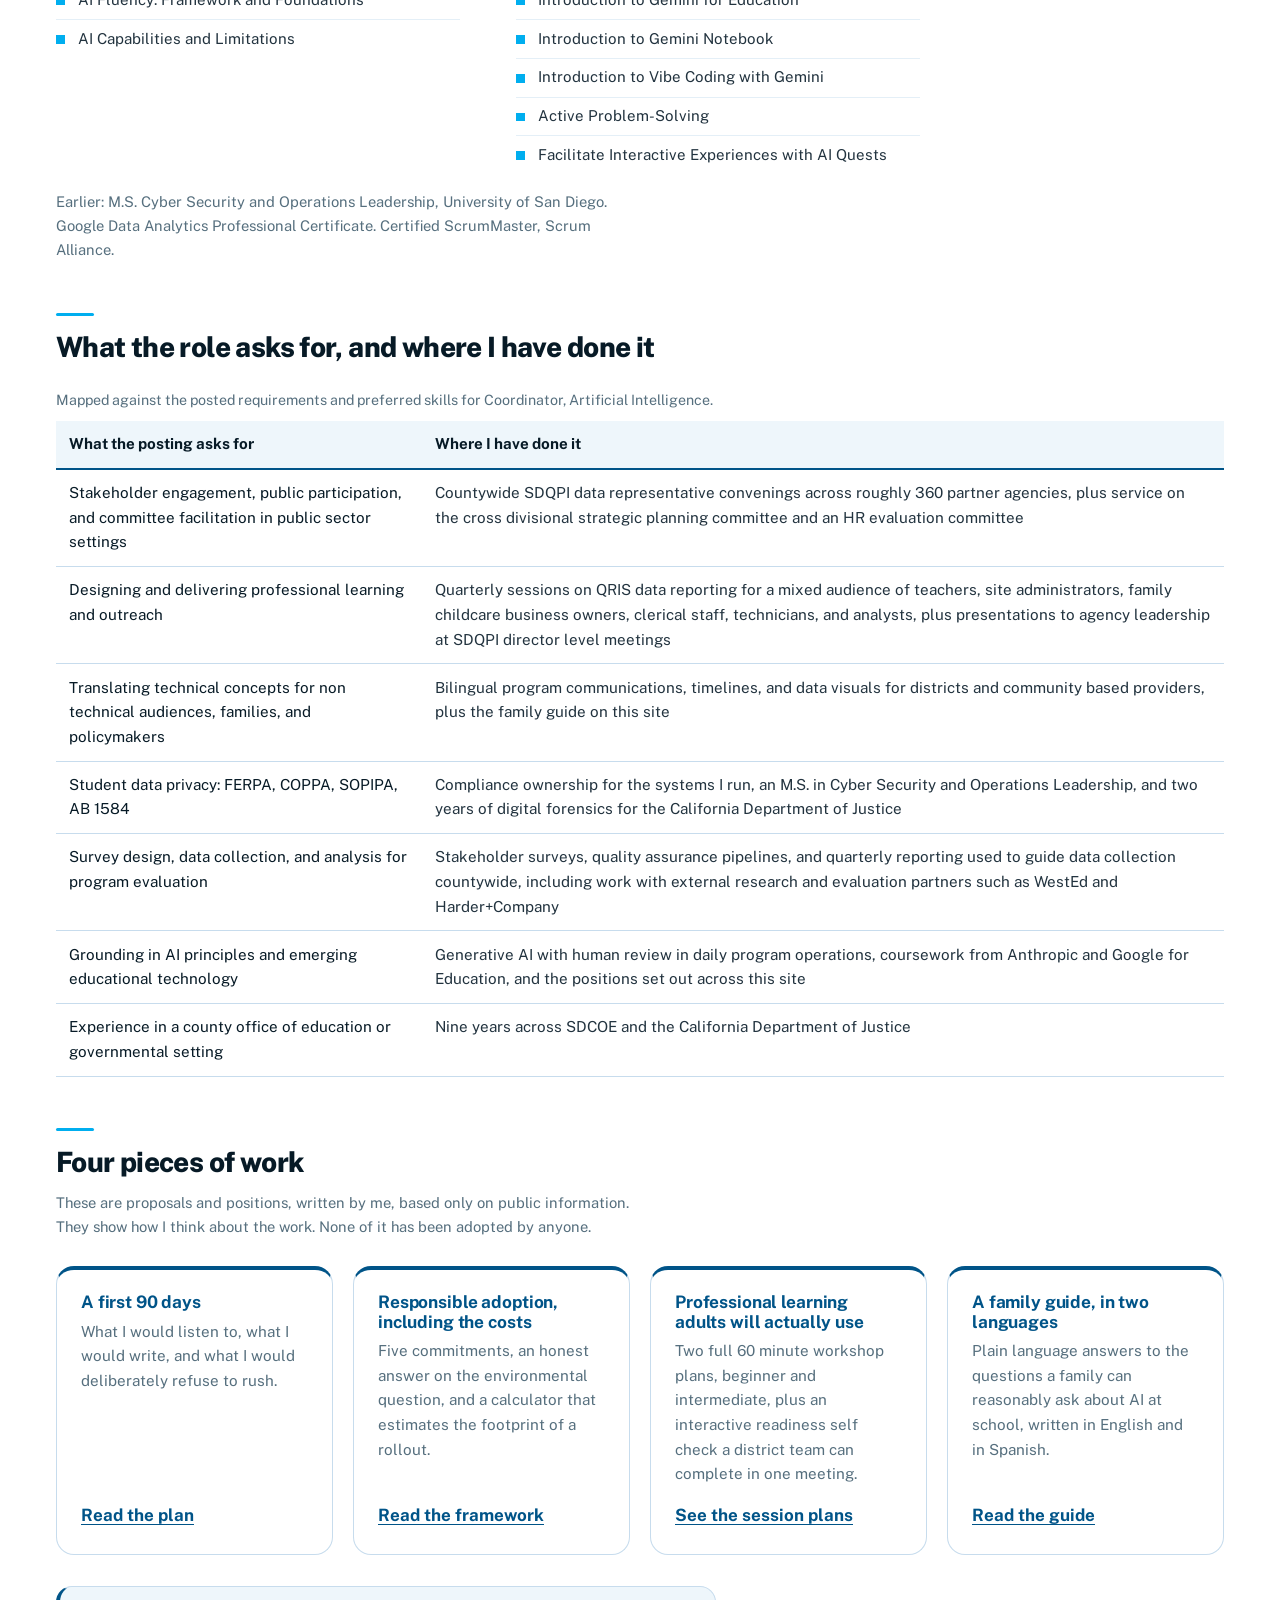
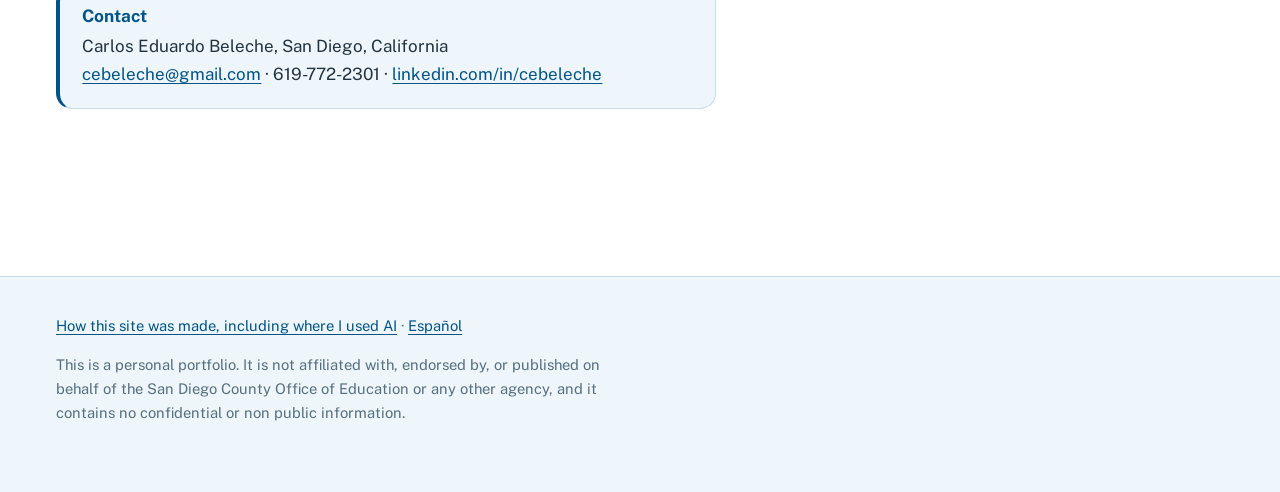
==== commit f436d1d9: "Add files via upload" ====
--- a/index.html
+++ b/index.html
@@ -7,8 +7,10 @@
 <meta name="description" content="Portfolio of Carlos Eduardo Beleche: countywide program coordination, professional learning, and responsible AI adoption in K-12 public education.">
 <meta name="color-scheme" content="light dark">
 <link rel="icon" href="data:image/svg+xml,%3Csvg xmlns='http://www.w3.org/2000/svg' viewBox='0 0 32 32'%3E%3Crect width='32' height='32' fill='%23005488'/%3E%3Cpath d='M6 22V10h4l6 8V10h4v12h-4l-6-8v8z' fill='%2300aeef'/%3E%3C/svg%3E">
+<link rel="alternate" hreflang="es" href="es.html">
 <link rel="stylesheet" href="assets/style.css?v=5">
 <script>(function(){try{var t=localStorage.getItem("theme");if(t==="dark"||t==="light"){document.documentElement.setAttribute("data-theme",t);}}catch(e){}})();</script>
+<script>(function(){try{var l=localStorage.getItem("lang");if(!l)return;var h=document.documentElement.lang;if(l===h)return;var a=document.querySelector('link[rel="alternate"][hreflang="'+l+'"]');if(a&&a.getAttribute("href"))location.replace(a.getAttribute("href"));}catch(e){}})();</script>
 </head>
 <body>
 <div class="progress" id="progress" aria-hidden="true"></div>
@@ -25,7 +27,7 @@
         <li><a href="professional-learning.html">Professional learning</a></li>
         <li><a href="familias.html">For families</a></li>
         <li><a href="colophon.html">How this was made</a></li>
-        <li><a href="es.html" lang="es">Español</a></li>
+        <li><a href="es.html" lang="es" data-setlang="es">Español</a></li>
       </ul>
     </nav>
       <button type="button" class="theme-toggle" id="theme-toggle" role="switch" aria-checked="false">
@@ -216,7 +218,7 @@
 
 <footer class="site">
   <div class="inner">
-    <p><a href="colophon.html">How this site was made, including where I used AI</a> &middot; <a href="es.html" lang="es">Español</a></p>
+    <p><a href="colophon.html">How this site was made, including where I used AI</a> &middot; <a href="es.html" lang="es" data-setlang="es">Español</a></p>
     <p class="disclaim">This is a personal portfolio. It is not affiliated with, endorsed by, or published on behalf of the San Diego County Office of Education or any other agency, and it contains no confidential or non public information.</p>
   </div>
 </footer>
--- a/assets/style.css
+++ b/assets/style.css
@@ -25,6 +25,8 @@
   --mark-rule: #e5d0b0;
   --solid: #005488;
   --solid-hover: #003a5e;
+  --link-hover: #00688f;   /* 6.2:1 on white; plain cyan is 2.5:1 and fails as text */
+  --control: #7e97a8;      /* resting border for buttons and toggles, 3:1 on white */
 
   --measure: 66ch;
   --gutter: clamp(1.15rem, 4vw, 2.5rem);
@@ -40,8 +42,10 @@
   --step-4: clamp(2.25rem, 4.1vw + 1rem, 3.75rem);
 }
 
+/* Dark tokens apply when the system asks for dark and the reader has not chosen
+   otherwise, or when the reader picks dark with the header toggle. */
 @media (prefers-color-scheme: dark) {
-  :root {
+  :root:not([data-theme="light"]) {
     --ink: #eef5fa;
     --navy: #6cc6f2;
     --navy-deep: #a5dcf7;
@@ -57,9 +61,33 @@
     --mark: #e0a95c;
     --mark-wash: #201810;
     --mark-rule: #453519;
+    --link-hover: #7fd6f7;
+    --control: #5f7f92;
     --solid: #0e5a86;
     --solid-hover: #17739f;
   }
+}
+
+:root[data-theme="dark"] {
+  --ink: #eef5fa;
+  --navy: #6cc6f2;
+  --navy-deep: #a5dcf7;
+  --navy-dark: #061722;
+  --cyan: #00aeef;
+  --cyan-pale: #7fd6f7;
+  --paper: #0b151d;
+  --wash: #11212c;
+  --rule: #26404f;
+  --rule-soft: #1a2d39;
+  --text: #cbd9e2;
+  --muted: #8ba3b1;
+  --mark: #e0a95c;
+  --mark-wash: #201810;
+  --mark-rule: #453519;
+  --link-hover: #7fd6f7;
+  --control: #5f7f92;
+  --solid: #0e5a86;
+  --solid-hover: #17739f;
 }
 
 *, *::before, *::after { box-sizing: border-box; }
@@ -82,9 +110,10 @@
 .skip:focus { left: 0; }
 
 a { color: var(--navy); text-underline-offset: .18em; text-decoration-thickness: from-font; }
-a:hover { color: var(--cyan); }
+a:hover { color: var(--link-hover); }
 a:focus-visible, button:focus-visible, input:focus-visible, summary:focus-visible {
-  outline: 3px solid var(--cyan); outline-offset: 3px; border-radius: 2px;
+  outline: 3px solid var(--ink); outline-offset: 2px; border-radius: 4px;
+  box-shadow: 0 0 0 6px var(--cyan);
 }
 
 /* ---------- masthead ---------- */
@@ -99,10 +128,52 @@
 }
 .wordmark span { display: block; font-size: .77rem; font-weight: 400; letter-spacing: 0; color: var(--muted); margin-top: .1rem; }
 .masthead nav { margin-left: auto; }
+.masthead-inner { align-items: center; }
 .masthead nav ul { list-style: none; display: flex; flex-wrap: wrap; gap: .35rem 1.15rem; margin: 0; padding: 0; font-size: .94rem; }
-.masthead nav a { text-decoration: none; color: var(--text); padding-bottom: .2rem; border-bottom: 2px solid transparent; }
+.masthead nav a { text-decoration: none; color: var(--text); display: inline-block; padding: .35rem 0 .3rem; min-height: 1.6rem; border-bottom: 2px solid transparent; }
 .masthead nav a:hover { border-bottom-color: var(--cyan); color: var(--ink); }
 .masthead nav a[aria-current="page"] { border-bottom-color: var(--navy); font-weight: 700; color: var(--navy); }
+
+.sr-only {
+  position: absolute; width: 1px; height: 1px; padding: 0; margin: -1px;
+  overflow: hidden; clip: rect(0 0 0 0); clip-path: inset(50%); white-space: nowrap; border: 0;
+}
+
+/* Theme switch: a track with a sliding knob, sized to a comfortable target. */
+.theme-toggle {
+  margin-left: auto; display: inline-flex; align-items: center; justify-content: center;
+  padding: .5rem; min-height: 2.5rem; min-width: 2.5rem;
+  background: none; border: 0; border-radius: 999px; cursor: pointer; color: var(--muted);
+}
+.theme-toggle .switch {
+  position: relative; display: inline-flex; align-items: center; justify-content: space-between;
+  width: 3.05rem; height: 1.6rem; padding: 0 .3rem; border-radius: 999px;
+  background: var(--wash); border: 1px solid var(--control);
+  transition: background .22s ease, border-color .22s ease;
+}
+.theme-toggle .ico { width: .82rem; height: .82rem; position: relative; z-index: 1; transition: color .22s ease, opacity .22s ease; }
+.theme-toggle .ico-sun { color: #ffffff; opacity: 1; }          /* sits on the knob */
+.theme-toggle .ico-moon { color: var(--muted); opacity: .8; }
+.theme-toggle .knob {
+  position: absolute; top: 50%; left: .16rem; width: 1.16rem; height: 1.16rem; margin-top: -.58rem;
+  border-radius: 50%; background: #005488; z-index: 0;
+  transition: transform .22s cubic-bezier(.22,.61,.36,1), background .22s ease;
+}
+.theme-toggle:hover .switch { border-color: var(--navy); }
+.theme-toggle[aria-checked="true"] .knob { transform: translateX(1.38rem); background: #00aeef; }
+.theme-toggle[aria-checked="true"] .ico-sun { color: var(--muted); opacity: .8; }
+.theme-toggle[aria-checked="true"] .ico-moon { color: #04293f; opacity: 1; }   /* sits on the knob */
+@media (prefers-reduced-motion: reduce) {
+  .theme-toggle .knob, .theme-toggle .switch, .theme-toggle .ico { transition: none; }
+}
+
+/* reading progress, decorative only */
+.progress {
+  position: fixed; left: 0; top: 0; height: 3px; width: 100%; z-index: 40;
+  transform: scaleX(0); transform-origin: left;
+  background: linear-gradient(90deg, var(--cyan), var(--navy-deep));
+  pointer-events: none;
+}
 
 /* ---------- layout ---------- */
 .page { max-width: var(--shell); margin: 0 auto; padding: 0 var(--gutter) 5rem; }
@@ -123,7 +194,7 @@
 .lead {
   background-color: var(--navy-dark);
   background-image:
-    radial-gradient(120% 130% at 88% 6%, rgba(0, 174, 239, .20) 0%, rgba(0, 174, 239, 0) 58%),
+    radial-gradient(120% 130% at 88% 6%, rgba(0, 174, 239, .14) 0%, rgba(0, 174, 239, 0) 58%),
     linear-gradient(178deg, #06304a 0%, #04293f 62%, #041f30 100%);
   color: #dceaf3;
   border-bottom: 1px solid var(--rule);
@@ -145,7 +216,7 @@
 
 .lead-figure { margin: 0; }
 .lead-figure svg { width: 100%; height: auto; display: block; }
-.lead-figure figcaption { font-size: .82rem; color: #8fb0c4; margin-top: .9rem; max-width: 36ch; line-height: 1.45; }
+.lead-figure figcaption { font-size: .82rem; color: #aac7d8; margin-top: .9rem; max-width: 36ch; line-height: 1.45; }
 
 /* the single animated moment on the site: the county layer arrives lit */
 @media (prefers-reduced-motion: no-preference) {
@@ -170,8 +241,8 @@
   font-family: var(--serif); font-size: clamp(1.9rem, 3.2vw, 2.6rem); font-weight: 600;
   color: #ffffff; line-height: 1; font-variant-numeric: tabular-nums; letter-spacing: -.02em;
 }
-.figures dd { margin: .45rem 0 0; font-size: .85rem; color: #9dbccf; line-height: 1.4; max-width: 22ch; }
-.figures .src { font-size: .78rem; color: #7ba0b7; margin: 0; padding: .2rem 0 1.7rem; max-width: 80ch; line-height: 1.5; }
+.figures dd { margin: .45rem 0 0; font-size: .85rem; color: #b3cfdf; line-height: 1.4; max-width: 22ch; }
+.figures .src { font-size: .78rem; color: #aac7d8; margin: 0; padding: .2rem 0 1.7rem; max-width: 80ch; line-height: 1.5; }
 
 /* ---------- interior page hero ---------- */
 .hero { padding: 3.2rem 0 1.9rem; border-bottom: 1px solid var(--rule); margin-bottom: 2.6rem; }
@@ -208,7 +279,7 @@
   .with-notes { grid-template-columns: minmax(0, var(--measure)) 17rem; }
   .note { grid-column: 2; align-self: start; margin-top: .4rem; }
 }
-.note { border-left: 3px solid var(--mark); background: var(--mark-wash); padding: .85rem 1rem; font-size: .92rem; line-height: 1.5; color: var(--text); margin: .3rem 0 1.6rem; }
+.note { border-left: 3px solid var(--mark); background: var(--mark-wash); border-radius: 14px; padding: .95rem 1.1rem; font-size: .92rem; line-height: 1.5; color: var(--text); margin: .3rem 0 1.6rem; }
 .note b { color: var(--mark); font-weight: 700; display: block; font-size: .75rem; letter-spacing: .08em; text-transform: uppercase; margin-bottom: .3rem; }
 .note :last-child { margin-bottom: 0; }
 .flow { grid-column: 1; }
@@ -228,12 +299,13 @@
 .grid { display: grid; gap: 1.25rem; grid-template-columns: repeat(auto-fit, minmax(15.5rem, 1fr)); margin: 1.7rem 0; }
 .piece {
   border: 1px solid var(--rule); border-top: 4px solid var(--navy);
-  padding: 1.3rem 1.35rem 1.45rem; background: var(--paper);
+  border-radius: 18px; padding: 1.45rem 1.5rem 1.55rem; background: var(--paper);
   display: flex; flex-direction: column; position: relative;
   transition: border-color .18s ease, background .18s ease;
 }
 .piece::after {
-  content: ""; position: absolute; left: 0; right: 0; top: -4px; height: 4px;
+  content: ""; position: absolute; left: -1px; right: -1px; top: -4px; height: 4px;
+  border-radius: 18px 18px 0 0;
   background: var(--cyan); transform: scaleX(0); transform-origin: left;
   transition: transform .28s cubic-bezier(.22,.61,.36,1);
 }
@@ -253,7 +325,7 @@
 .phase h2 { margin-top: .2rem; }
 .phase .span { color: var(--muted); font-size: .82rem; letter-spacing: .11em; text-transform: uppercase; font-weight: 700; margin: 0; }
 
-.callout { background: var(--wash); border: 1px solid var(--rule); border-left: 4px solid var(--navy); padding: 1.2rem 1.35rem; margin: 1.9rem 0; }
+.callout { background: var(--wash); border: 1px solid var(--rule); border-left: 4px solid var(--navy); border-radius: 16px; padding: 1.25rem 1.4rem; margin: 1.9rem 0; }
 .callout h3 { margin-top: 0; }
 .callout :last-child { margin-bottom: 0; }
 
@@ -275,12 +347,12 @@
 .refs li { margin-bottom: .45rem; }
 
 /* ---------- interactive tools ---------- */
-.tool { border: 1px solid var(--rule); border-top: 4px solid var(--mark); background: var(--paper); padding: 1.35rem 1.4rem 1.55rem; margin: 1.9rem 0; }
+.tool { border: 1px solid var(--rule); border-top: 4px solid var(--mark); border-radius: 18px; background: var(--paper); padding: 1.45rem 1.5rem 1.6rem; margin: 1.9rem 0; }
 .tool > h3 { margin-top: 0; color: var(--ink); font-size: 1.18rem; font-weight: 800; letter-spacing: -.015em; }
 .tool .toolnote { font-size: .92rem; color: var(--muted); }
 .controls { display: grid; gap: 1rem 1.5rem; grid-template-columns: repeat(auto-fit, minmax(13rem, 1fr)); margin: 1.25rem 0 1.4rem; }
 .control label { display: block; font-size: .9rem; font-weight: 700; color: var(--ink); margin-bottom: .35rem; }
-.control input[type="range"] { width: 100%; accent-color: var(--navy); }
+.control input[type="range"] { width: 100%; accent-color: var(--navy); min-height: 1.75rem; }
 .control .val { font-family: var(--serif); font-size: 1.3rem; color: var(--navy); font-variant-numeric: tabular-nums; }
 .control .hint { font-size: .82rem; color: var(--muted); }
 .readout { display: grid; gap: 1rem; grid-template-columns: repeat(auto-fit, minmax(11rem, 1fr)); border-top: 1px solid var(--rule); padding-top: 1.25rem; }
@@ -298,13 +370,13 @@
 .check li:last-child { border-bottom: 1px solid var(--rule-soft); }
 .check .qtext { color: var(--ink); }
 .check .opts { display: flex; gap: .35rem; }
-.check .opts button { font: inherit; font-size: .82rem; padding: .28rem .65rem; cursor: pointer; background: var(--paper); border: 1px solid var(--rule); color: var(--muted); }
-.check .opts button:hover { border-color: var(--navy); color: var(--navy); }
+.check .opts button { font: inherit; font-size: .82rem; padding: .42rem .95rem; min-height: 2.25rem; cursor: pointer; background: var(--paper); border: 1px solid var(--control); border-radius: 999px; color: var(--text); }
+.check .opts button:hover { border-color: var(--navy); color: var(--navy); background: var(--wash); }
 .check .opts button[aria-pressed="true"] { background: var(--solid); border-color: var(--solid); color: #fff; font-weight: 700; }
 .summary-out { border-top: 2px solid var(--navy); margin-top: 1.25rem; padding-top: 1rem; }
 .summary-out .n { font-family: var(--serif); font-size: 2.1rem; color: var(--ink); font-weight: 600; }
 
-.btn { font: inherit; font-size: .93rem; font-weight: 700; padding: .55rem 1.05rem; cursor: pointer; background: var(--solid); border: 1px solid var(--solid); color: #fff; }
+.btn { font: inherit; font-size: .93rem; font-weight: 700; padding: .6rem 1.25rem; min-height: 2.5rem; cursor: pointer; background: var(--solid); border: 1px solid var(--solid); border-radius: 999px; color: #fff; }
 .btn.ghost { background: transparent; color: var(--navy); border-color: var(--navy); }
 .btn:hover { background: var(--solid-hover); border-color: var(--solid-hover); color: #fff; }
 
@@ -366,3 +438,117 @@
   .figures div { border-right: 0; border-bottom: 1px solid rgba(255,255,255,.1); padding-right: 0; }
   .figures div:last-child { border-bottom: 0; }
 }
+
+/* ==========================================================================
+   v4 visual layer
+   Upgrades the interior page hero into a full bleed band, adds scroll
+   reveals, and gives the card surfaces a little more depth. Additive only.
+   ========================================================================== */
+
+.hero {
+  position: relative;
+  padding: clamp(3rem, 7vw, 5rem) 0 clamp(2.4rem, 5vw, 3.4rem);
+  margin-inline: calc(50% - 50vw);
+  padding-inline: max(var(--gutter), calc(50vw - var(--shell) / 2));
+  margin-bottom: 2.8rem;
+  border-bottom: 0;
+  background:
+    radial-gradient(120% 90% at 88% 6%, rgba(0,174,239,.16), transparent 58%),
+    linear-gradient(158deg, #04293f 0%, #06405f 44%, #02141f 100%);
+  color: #cfe4f1;
+  overflow: hidden;
+  isolation: isolate;
+}
+.hero::before {
+  content: ""; position: absolute; inset: 0; z-index: -1;
+  background-image: radial-gradient(rgba(127,214,247,.16) 1px, transparent 1px);
+  background-size: 26px 26px;
+  -webkit-mask-image: linear-gradient(115deg, #000 0%, transparent 62%);
+  mask-image: linear-gradient(115deg, #000 0%, transparent 62%);
+}
+.hero::after {
+  content: ""; position: absolute; z-index: -1; right: -12rem; bottom: -22rem;
+  width: 44rem; height: 44rem; border-radius: 50%;
+  background: radial-gradient(circle, rgba(0,174,239,.20), transparent 62%);
+}
+.hero > * { position: relative; }
+.hero .kicker { color: var(--cyan-pale); }
+.hero h1 { color: #ffffff; letter-spacing: -.038em; }
+.hero .lede { color: #b9d2e2; }
+.hero p a { color: var(--cyan-pale); }
+
+/* the metadata block becomes a translucent card inside the band */
+.hero .docmeta {
+  border-top: 0; padding: 1.35rem 1.4rem; border-radius: 20px;
+  border: 1px solid rgba(127,214,247,.28); background: rgba(2,20,31,.42);
+  -webkit-backdrop-filter: blur(3px); backdrop-filter: blur(3px);
+}
+.hero .docmeta h2 { color: var(--cyan-pale); }
+.hero .docmeta div { border-bottom-color: rgba(127,214,247,.16); }
+.hero .docmeta dt { color: #a3cbe4; }
+.hero .docmeta dd { color: #e2eff7; }
+
+/* depth on the repeating surfaces */
+.piece, .tool, .callout, .note, details.caveat {
+  transition: transform .2s ease, box-shadow .2s ease, border-color .2s ease;
+}
+.piece:hover, .tool:hover {
+  transform: translateY(-3px);
+  box-shadow: 0 14px 38px rgba(4,41,63,.10);
+  border-color: var(--cyan);
+}
+
+/* scroll reveal, only when scripting is on */
+.js .reveal { opacity: 0; translate: 0 14px; transition: opacity .5s ease, translate .5s ease; }
+.js .reveal.in { opacity: 1; translate: 0 0; }
+
+@media (prefers-reduced-motion: reduce) {
+  .js .reveal { opacity: 1 !important; translate: none !important; }
+  .piece:hover, .tool:hover { transform: none; }
+}
+
+@media (max-width: 40rem) {
+  .hero { padding-top: 2.6rem; margin-bottom: 2rem; }
+}
+
+@media print {
+  .hero { background: #ffffff !important; color: #000; margin-inline: 0; padding-inline: 0; padding-block: 0 1.2rem; border-bottom: 1px solid #999; }
+  .hero::before, .hero::after { display: none; }
+  .hero h1, .hero .lede, .hero .kicker { color: #000 !important; }
+  .hero .docmeta { border: 0; border-top: 2px solid #000; border-radius: 0; padding: .9rem 0 0; background: none; }
+  .hero .docmeta h2, .hero .docmeta dt, .hero .docmeta dd { color: #000 !important; }
+  .js .reveal { opacity: 1 !important; translate: none !important; }
+  .piece:hover, .tool:hover { transform: none; box-shadow: none; }
+  .piece, .tool, .callout, .note, .hero .docmeta { border-radius: 0; }
+}
+
+
+/* ==========================================================================
+   v5 polish
+   Depth on the home banner, a quiet accent on section headings, and a
+   count-up for the county figures. Nothing here carries meaning on its own.
+   ========================================================================== */
+
+.lead { position: relative; isolation: isolate; }
+.lead::after {
+  content: ""; position: absolute; inset: 0; z-index: -1; pointer-events: none;
+  background-image: radial-gradient(rgba(127,214,247,.14) 1px, transparent 1px);
+  background-size: 26px 26px;
+  -webkit-mask-image: linear-gradient(112deg, #000 0%, transparent 58%);
+  mask-image: linear-gradient(112deg, #000 0%, transparent 58%);
+}
+
+/* section headings get a short rule above them, so a long page has rhythm */
+.page > h2 { position: relative; padding-top: 1.15rem; }
+.page > h2::before {
+  content: ""; position: absolute; top: 0; left: 0; width: 2.4rem; height: 3px;
+  background: var(--cyan); border-radius: 2px;
+}
+
+.figures dt { font-variant-numeric: tabular-nums; }
+
+.piece:hover, .tool:hover { box-shadow: 0 14px 38px rgba(4,41,63,.10), 0 0 0 1px var(--cyan); }
+:root[data-theme="dark"] .piece:hover, :root[data-theme="dark"] .tool:hover { box-shadow: 0 14px 38px rgba(0,0,0,.45), 0 0 0 1px var(--cyan); }
+
+@media (prefers-reduced-motion: reduce) { .progress { display: none; } }
+@media print { .progress, .theme-toggle { display: none; } .page > h2::before { display: none; } }
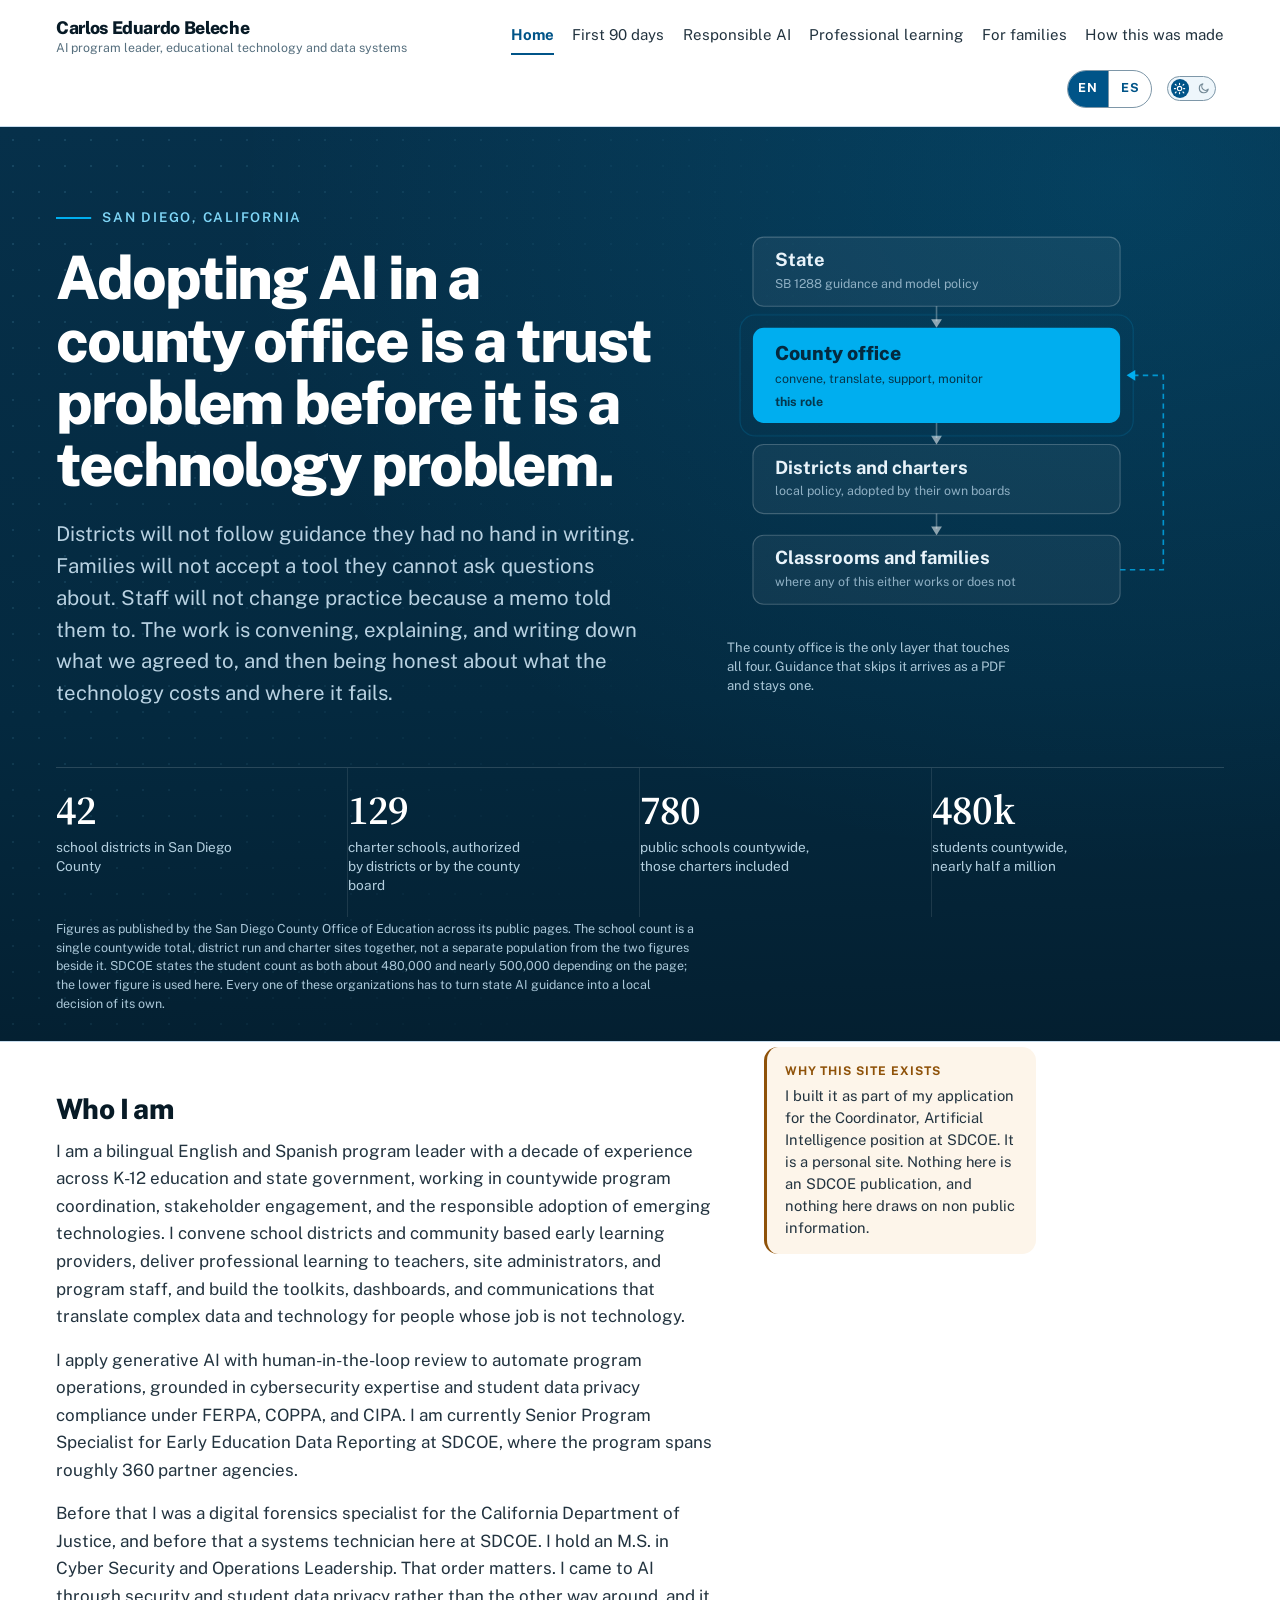
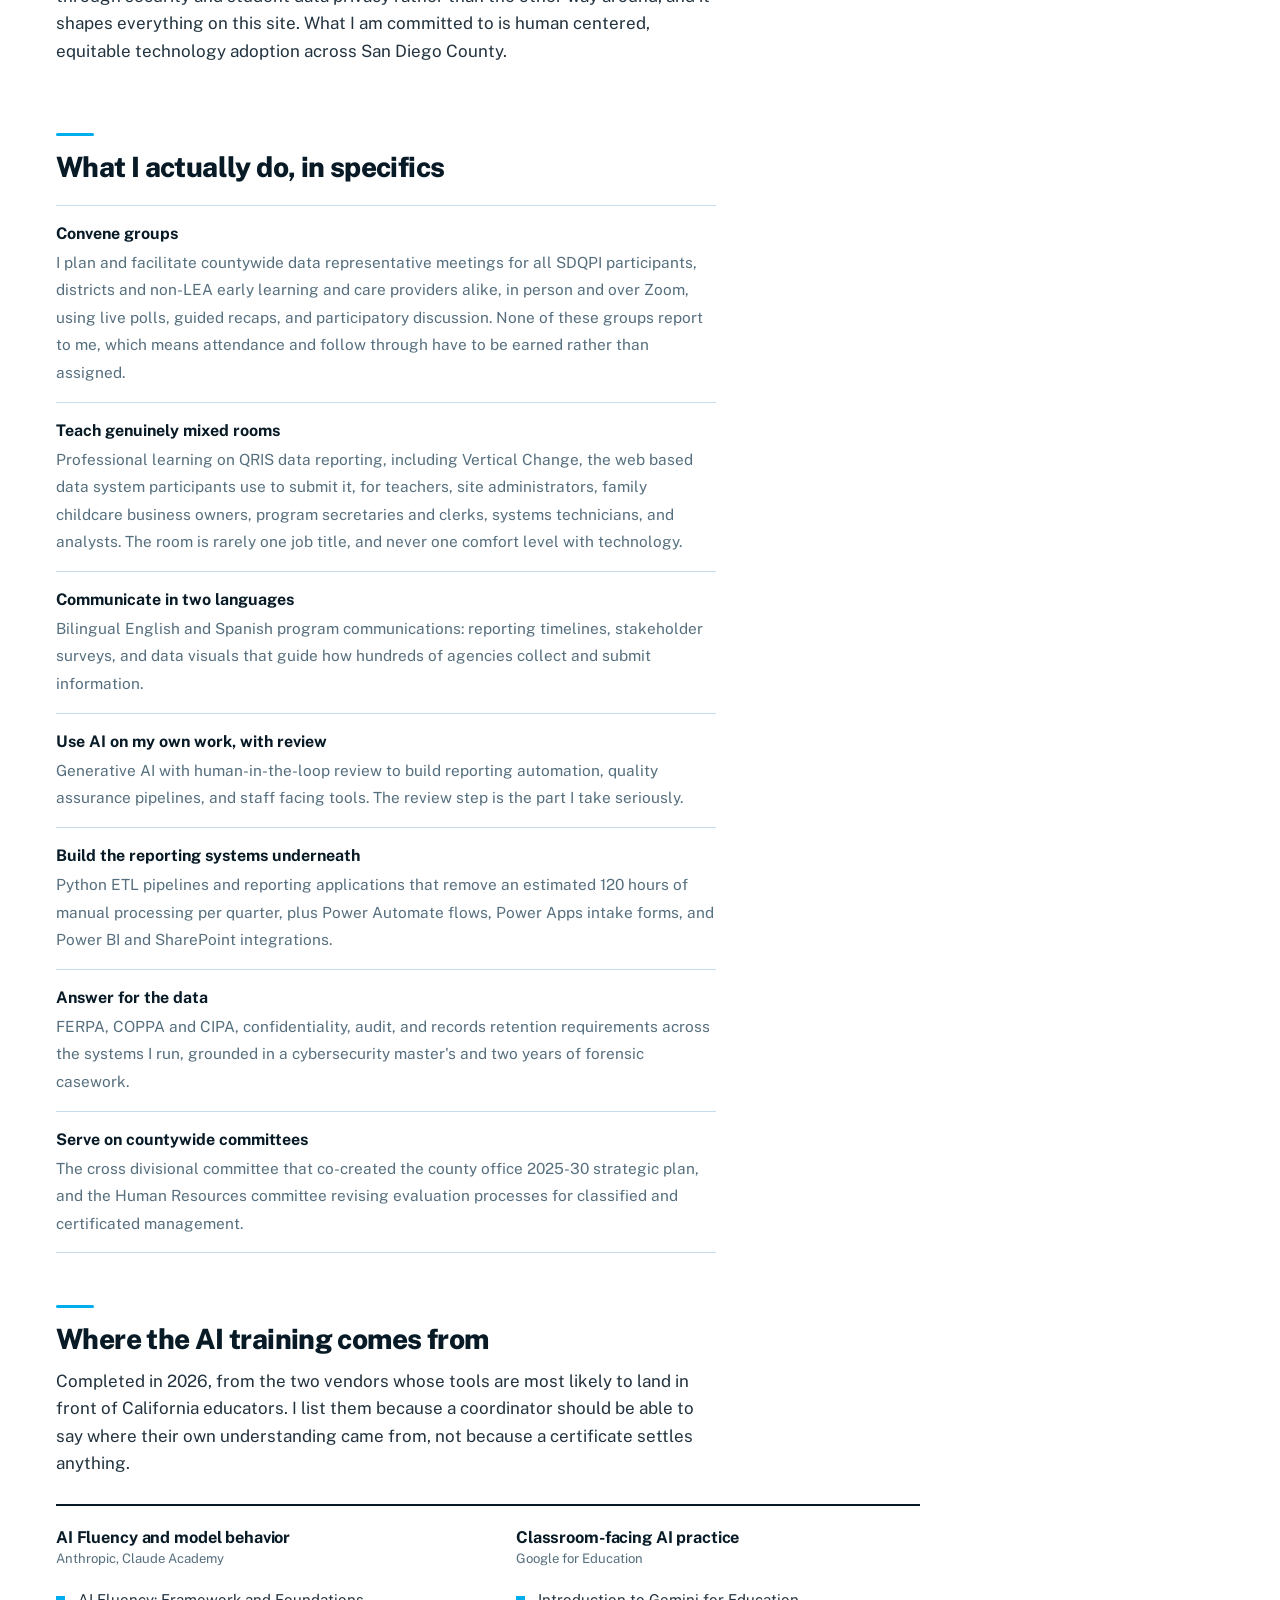
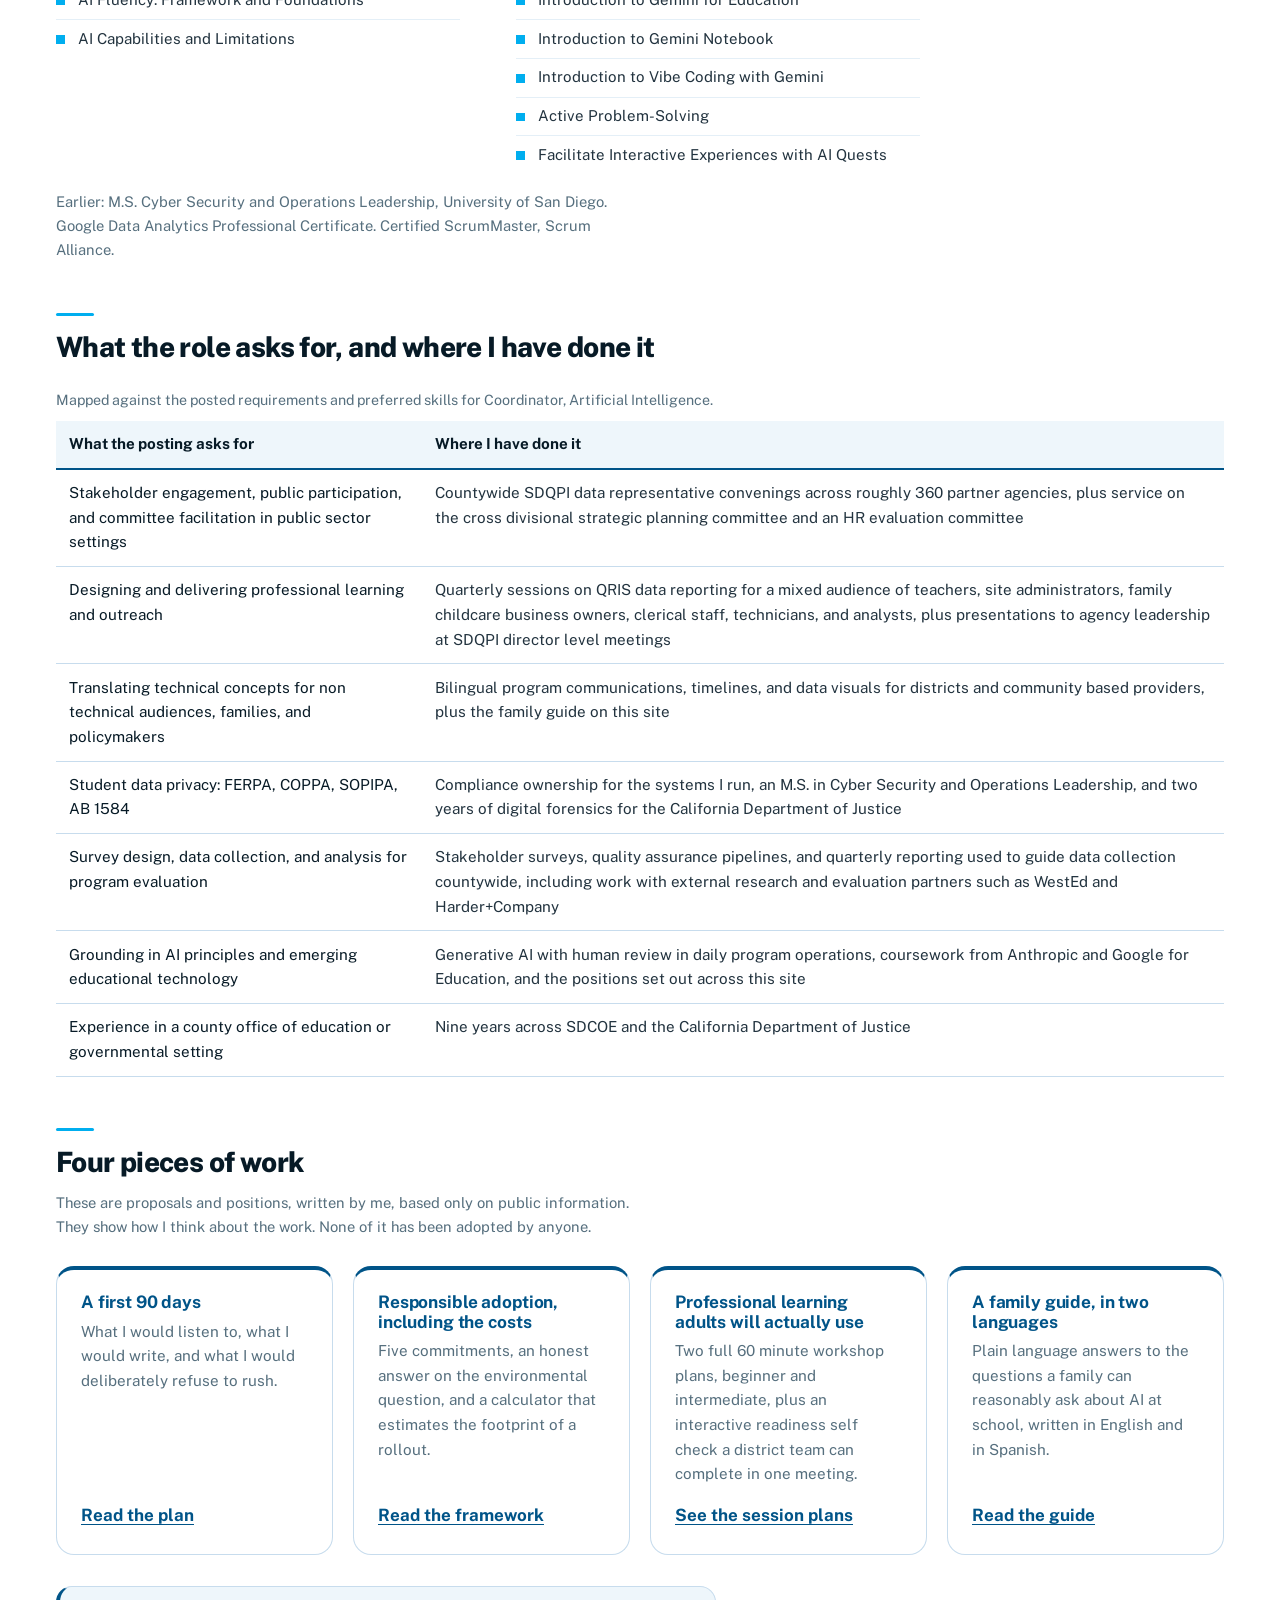
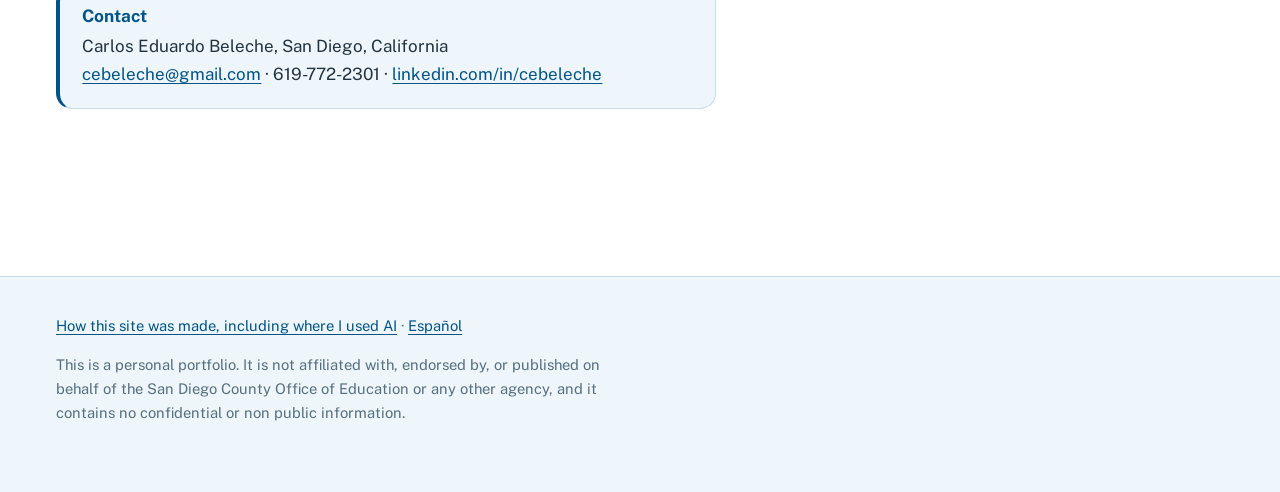
==== commit 6aab81d2: "Add files via upload" ====
--- a/index.html
+++ b/index.html
@@ -27,9 +27,13 @@
         <li><a href="professional-learning.html">Professional learning</a></li>
         <li><a href="familias.html">For families</a></li>
         <li><a href="colophon.html">How this was made</a></li>
-        <li><a href="es.html" lang="es" data-setlang="es">Español</a></li>
       </ul>
     </nav>
+    <div class="masthead-tools">
+      <div class="lang-switch" role="group" aria-label="Language">
+        <span class="on" aria-current="true">EN<span class="sr-only"> (current language)</span></span>
+        <a href="es.html" lang="es" data-setlang="es">ES<span class="sr-only" lang="es"> Cambiar a espa&ntilde;ol</span></a>
+      </div>
       <button type="button" class="theme-toggle" id="theme-toggle" role="switch" aria-checked="false">
         <span class="switch" aria-hidden="true">
           <svg class="ico ico-sun" viewBox="0 0 24 24" fill="none" stroke="currentColor" stroke-width="2.1" stroke-linecap="round"><circle cx="12" cy="12" r="4"/><path d="M12 2.6v2M12 19.4v2M4.2 4.2l1.5 1.5M18.3 18.3l1.5 1.5M2.6 12h2M19.4 12h2M4.2 19.8l1.5-1.5M18.3 5.7l1.5-1.5"/></svg>
@@ -38,6 +42,7 @@
         </span>
         <span class="sr-only">Dark theme</span>
       </button>
+    </div>
   </div>
 </header>
 
--- a/assets/style.css
+++ b/assets/style.css
@@ -139,6 +139,27 @@
   overflow: hidden; clip: rect(0 0 0 0); clip-path: inset(50%); white-space: nowrap; border: 0;
 }
 
+/* Language switch: a two segment pill, EN and ES, beside the theme switch. */
+.lang-switch {
+  margin-left: auto; display: inline-flex; align-items: stretch;
+  border: 1px solid var(--control); border-radius: 999px; overflow: hidden;
+  font-size: .78rem; font-weight: 700; letter-spacing: .06em;
+}
+.lang-switch > * {
+  display: inline-flex; align-items: center; justify-content: center;
+  min-width: 2.6rem; min-height: 2.25rem; padding: 0 .1rem;
+  font: inherit; background: transparent; border: 0; cursor: pointer;
+  color: var(--navy); text-decoration: none;
+  transition: background .18s ease, color .18s ease;
+}
+.lang-switch > *:first-child { border-right: 1px solid var(--control); }
+.lang-switch a:hover, .lang-switch button:hover { background: var(--wash); }
+.lang-switch .on, .lang-switch [aria-pressed="true"] { background: var(--solid); color: #ffffff; cursor: default; }
+.lang-switch span.on { cursor: default; }
+/* the two controls travel together and wrap as one unit */
+.masthead-tools { display: flex; align-items: center; gap: .45rem; margin-left: auto; }
+.masthead-tools .lang-switch, .masthead-tools .theme-toggle { margin-left: 0; }
+
 /* Theme switch: a track with a sliding knob, sized to a comfortable target. */
 .theme-toggle {
   margin-left: auto; display: inline-flex; align-items: center; justify-content: center;
@@ -551,4 +572,4 @@
 :root[data-theme="dark"] .piece:hover, :root[data-theme="dark"] .tool:hover { box-shadow: 0 14px 38px rgba(0,0,0,.45), 0 0 0 1px var(--cyan); }
 
 @media (prefers-reduced-motion: reduce) { .progress { display: none; } }
-@media print { .progress, .theme-toggle { display: none; } .page > h2::before { display: none; } }
+@media print { .progress, .theme-toggle, .lang-switch { display: none; } .page > h2::before { display: none; } }
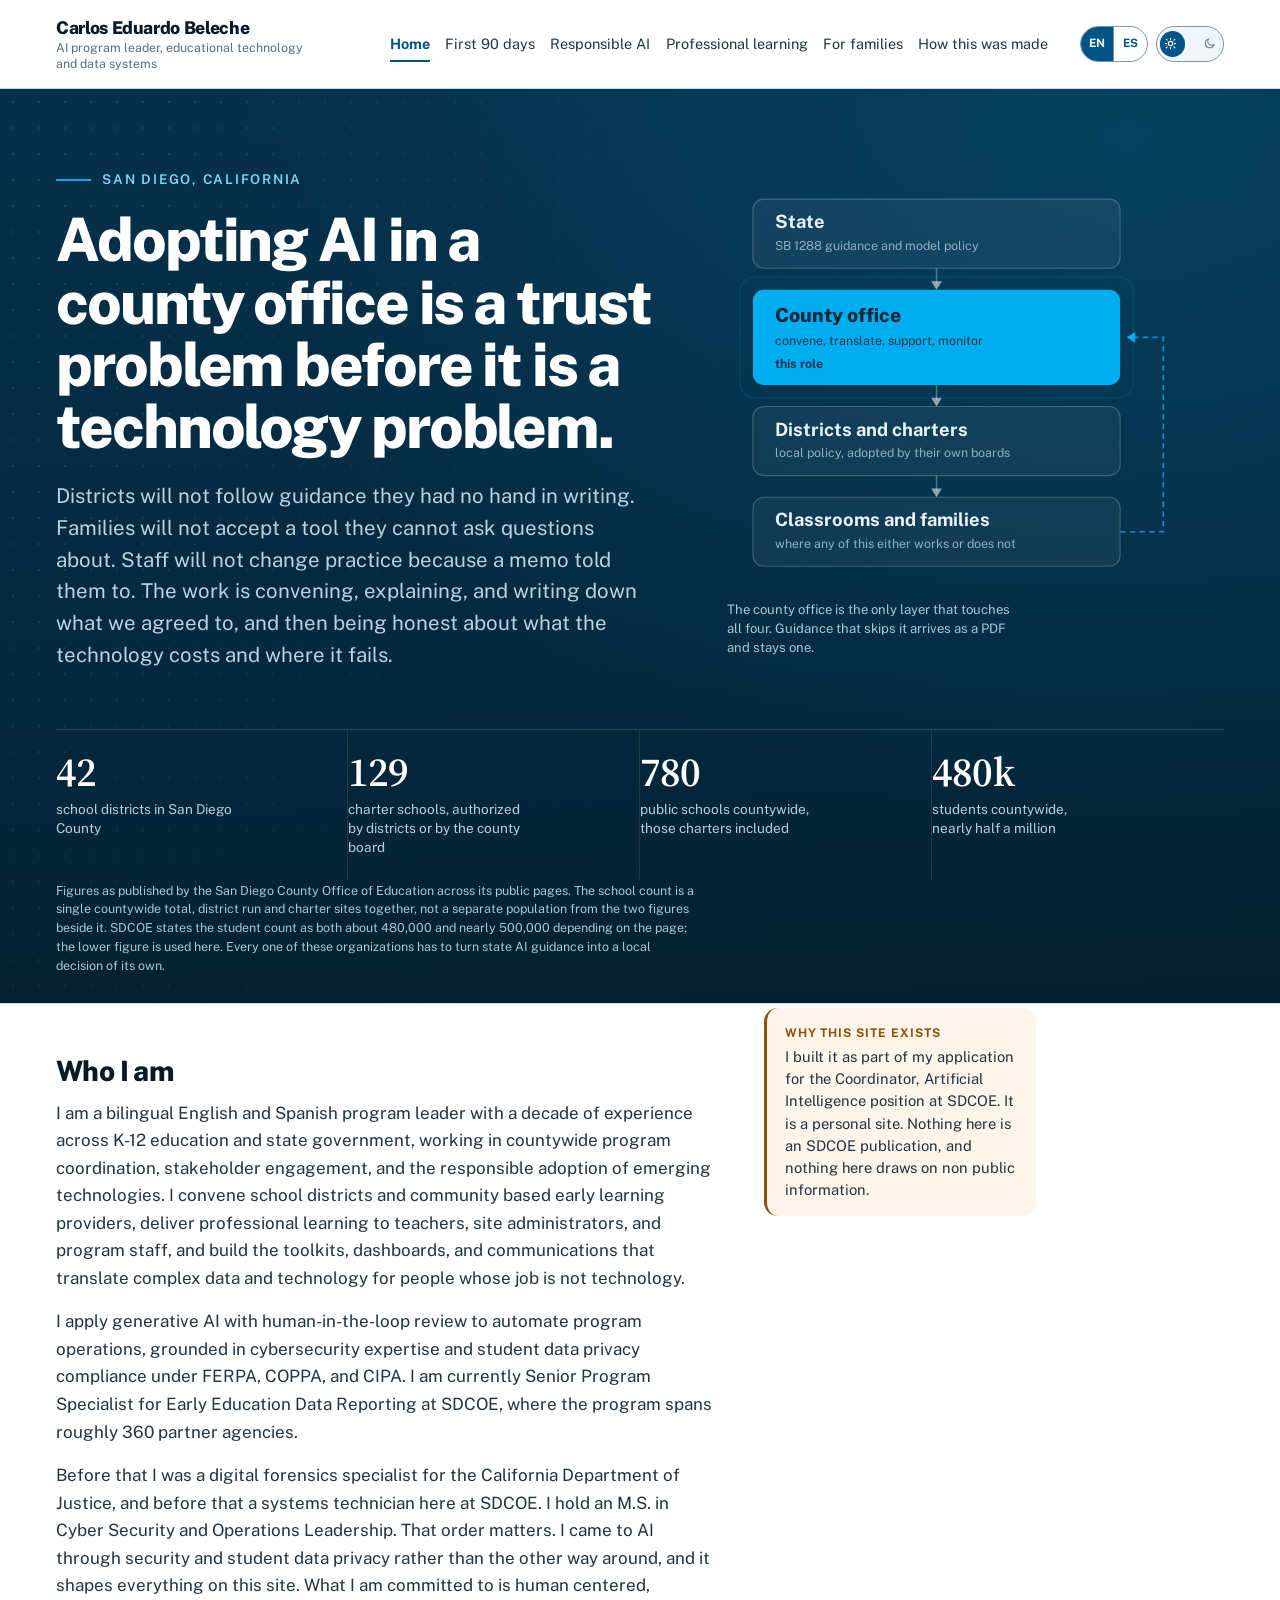
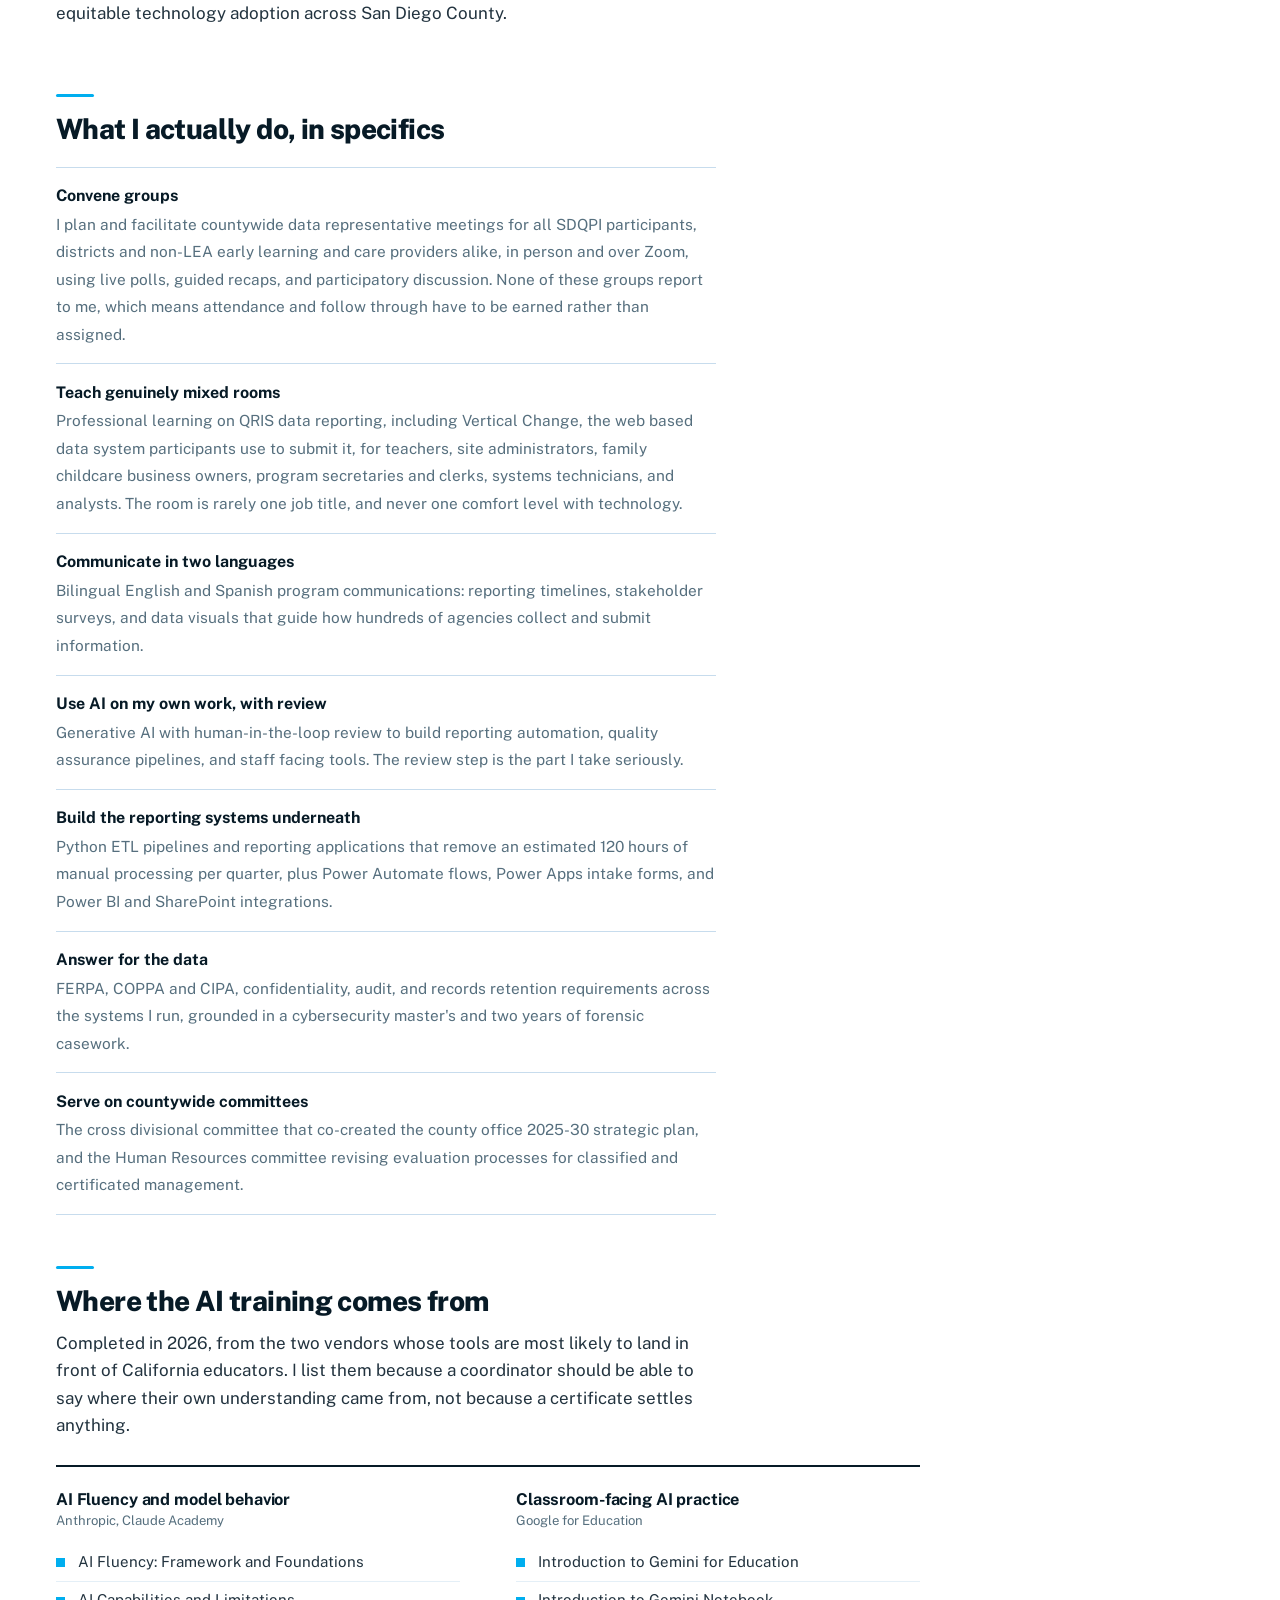
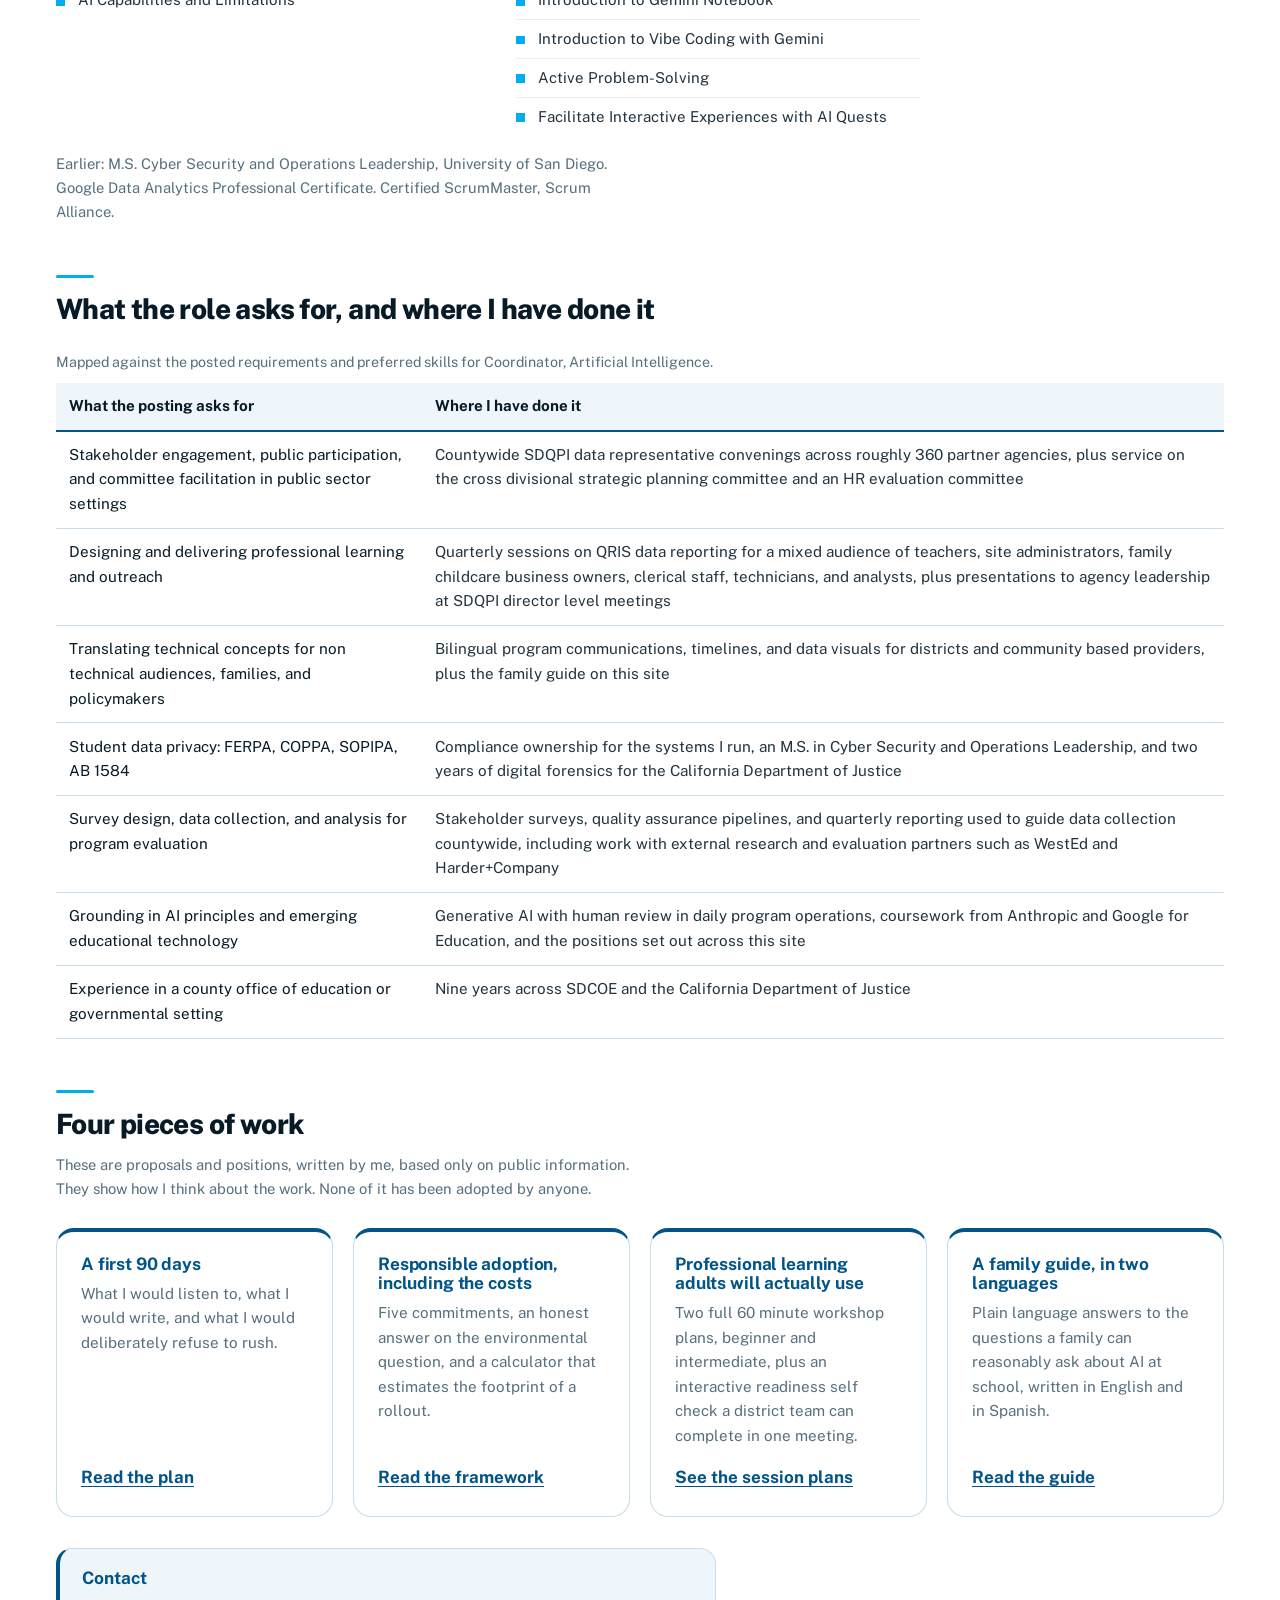
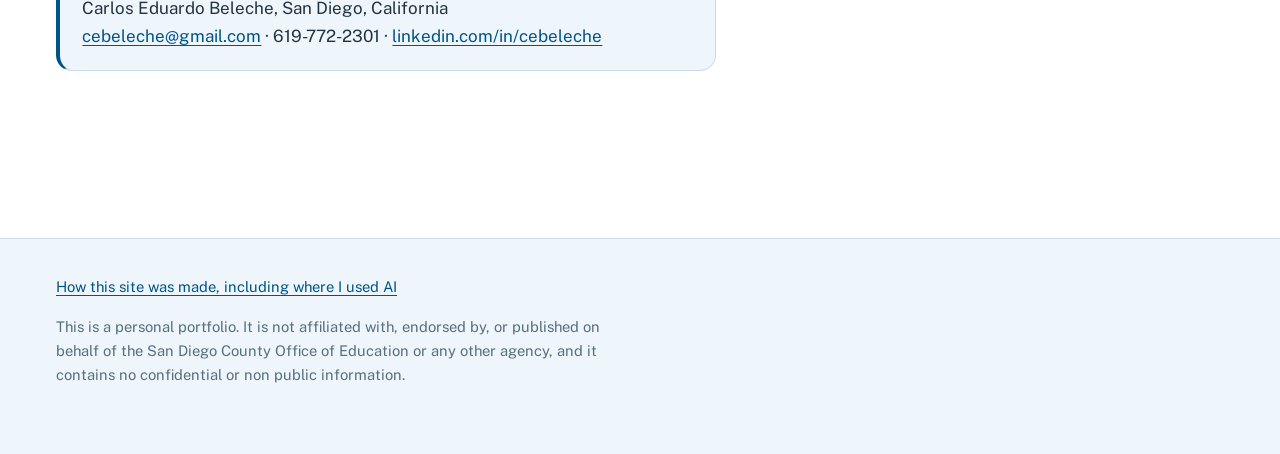
==== commit 08605b9a: "Add files via upload" ====
--- a/index.html
+++ b/index.html
@@ -223,7 +223,7 @@
 
 <footer class="site">
   <div class="inner">
-    <p><a href="colophon.html">How this site was made, including where I used AI</a> &middot; <a href="es.html" lang="es" data-setlang="es">Español</a></p>
+    <p><a href="colophon.html">How this site was made, including where I used AI</a></p>
     <p class="disclaim">This is a personal portfolio. It is not affiliated with, endorsed by, or published on behalf of the San Diego County Office of Education or any other agency, and it contains no confidential or non public information.</p>
   </div>
 </footer>
--- a/assets/style.css
+++ b/assets/style.css
@@ -126,49 +126,63 @@
   font-size: 1.1rem; font-weight: 800; letter-spacing: -.02em;
   color: var(--ink); text-decoration: none; line-height: 1.25;
 }
-.wordmark span { display: block; font-size: .77rem; font-weight: 400; letter-spacing: 0; color: var(--muted); margin-top: .1rem; }
-.masthead nav { margin-left: auto; }
-.masthead-inner { align-items: center; }
-.masthead nav ul { list-style: none; display: flex; flex-wrap: wrap; gap: .35rem 1.15rem; margin: 0; padding: 0; font-size: .94rem; }
+.wordmark span { display: block; max-width: 16rem; font-size: .77rem; font-weight: 400; letter-spacing: 0; color: var(--muted); margin-top: .1rem; }
+/* The header is: wordmark, nav, then the two controls, always in that visual
+   order. The nav is the only part allowed to shrink or wrap internally, so a
+   longer menu on one page can never push the controls onto a second row. */
+.masthead-inner { align-items: center; flex-wrap: wrap; }
+.masthead .wordmark { flex: 0 1 auto; min-width: 0; }
+.masthead nav { flex: 1 1 0; min-width: 0; margin-left: auto; }   /* basis 0, so the line never overflows and the nav wraps inside itself */
+.masthead-tools { flex: 0 0 auto; }
+.masthead nav ul { list-style: none; display: flex; flex-wrap: wrap; justify-content: flex-end; gap: .3rem .95rem; margin: 0; padding: 0; font-size: .9rem; }
 .masthead nav a { text-decoration: none; color: var(--text); display: inline-block; padding: .35rem 0 .3rem; min-height: 1.6rem; border-bottom: 2px solid transparent; }
 .masthead nav a:hover { border-bottom-color: var(--cyan); color: var(--ink); }
-.masthead nav a[aria-current="page"] { border-bottom-color: var(--navy); font-weight: 700; color: var(--navy); }
+/* bold the current item without changing its width, so page to page the menu
+   measures the same */
+.masthead nav a[aria-current="page"] { border-bottom-color: var(--navy); color: var(--navy); font-weight: 700; }
+.masthead nav li { position: relative; }
+.masthead nav a[aria-current="page"]::after {
+  content: attr(data-label); font-weight: 700; height: 0; overflow: hidden;
+  display: block; visibility: hidden;
+}
 
 .sr-only {
   position: absolute; width: 1px; height: 1px; padding: 0; margin: -1px;
   overflow: hidden; clip: rect(0 0 0 0); clip-path: inset(50%); white-space: nowrap; border: 0;
 }
 
-/* Language switch: a two segment pill, EN and ES, beside the theme switch. */
+/* The two header controls share one size, so they read as a pair.
+   --ctl-w and --ctl-h are the outer pill for both. */
+:root { --ctl-w: 4.25rem; --ctl-h: 2.25rem; }
+
+.masthead-tools { display: flex; align-items: center; gap: .5rem; margin-left: auto; }
+
+/* Language switch: two segments, EN and ES. */
 .lang-switch {
-  margin-left: auto; display: inline-flex; align-items: stretch;
+  display: inline-flex; align-items: stretch; margin-left: 0;
+  width: var(--ctl-w); height: var(--ctl-h);
   border: 1px solid var(--control); border-radius: 999px; overflow: hidden;
-  font-size: .78rem; font-weight: 700; letter-spacing: .06em;
+  font-size: .72rem; font-weight: 700; letter-spacing: .04em;
 }
 .lang-switch > * {
-  display: inline-flex; align-items: center; justify-content: center;
-  min-width: 2.6rem; min-height: 2.25rem; padding: 0 .1rem;
-  font: inherit; background: transparent; border: 0; cursor: pointer;
-  color: var(--navy); text-decoration: none;
+  flex: 1 1 50%; display: inline-flex; align-items: center; justify-content: center;
+  font: inherit; background: transparent; border: 0; padding: 0; cursor: pointer;
+  color: var(--navy); text-decoration: none; line-height: 1;
   transition: background .18s ease, color .18s ease;
 }
 .lang-switch > *:first-child { border-right: 1px solid var(--control); }
 .lang-switch a:hover, .lang-switch button:hover { background: var(--wash); }
 .lang-switch .on, .lang-switch [aria-pressed="true"] { background: var(--solid); color: #ffffff; cursor: default; }
-.lang-switch span.on { cursor: default; }
-/* the two controls travel together and wrap as one unit */
-.masthead-tools { display: flex; align-items: center; gap: .45rem; margin-left: auto; }
-.masthead-tools .lang-switch, .masthead-tools .theme-toggle { margin-left: 0; }
-
-/* Theme switch: a track with a sliding knob, sized to a comfortable target. */
+
+/* Theme switch: the same pill, with a knob that slides across it. */
 .theme-toggle {
-  margin-left: auto; display: inline-flex; align-items: center; justify-content: center;
-  padding: .5rem; min-height: 2.5rem; min-width: 2.5rem;
+  display: inline-flex; align-items: center; margin-left: 0; padding: 0;
+  width: var(--ctl-w); height: var(--ctl-h);
   background: none; border: 0; border-radius: 999px; cursor: pointer; color: var(--muted);
 }
 .theme-toggle .switch {
-  position: relative; display: inline-flex; align-items: center; justify-content: space-between;
-  width: 3.05rem; height: 1.6rem; padding: 0 .3rem; border-radius: 999px;
+  position: relative; display: flex; align-items: center; justify-content: space-between;
+  width: 100%; height: 100%; padding: 0 .42rem; border-radius: 999px;
   background: var(--wash); border: 1px solid var(--control);
   transition: background .22s ease, border-color .22s ease;
 }
@@ -176,12 +190,12 @@
 .theme-toggle .ico-sun { color: #ffffff; opacity: 1; }          /* sits on the knob */
 .theme-toggle .ico-moon { color: var(--muted); opacity: .8; }
 .theme-toggle .knob {
-  position: absolute; top: 50%; left: .16rem; width: 1.16rem; height: 1.16rem; margin-top: -.58rem;
+  position: absolute; top: 50%; left: .16rem; width: 1.6rem; height: 1.6rem; margin-top: -.8rem;
   border-radius: 50%; background: #005488; z-index: 0;
   transition: transform .22s cubic-bezier(.22,.61,.36,1), background .22s ease;
 }
 .theme-toggle:hover .switch { border-color: var(--navy); }
-.theme-toggle[aria-checked="true"] .knob { transform: translateX(1.38rem); background: #00aeef; }
+.theme-toggle[aria-checked="true"] .knob { transform: translateX(2.15rem); background: #00aeef; }
 .theme-toggle[aria-checked="true"] .ico-sun { color: var(--muted); opacity: .8; }
 .theme-toggle[aria-checked="true"] .ico-moon { color: #04293f; opacity: 1; }   /* sits on the knob */
 @media (prefers-reduced-motion: reduce) {
@@ -528,6 +542,19 @@
   .piece:hover, .tool:hover { transform: none; }
 }
 
+@media (max-width: 62rem) {
+  .masthead nav { order: 3; flex-basis: 100%; margin-left: 0; }
+  .masthead nav ul { justify-content: flex-start; }
+}
+
+@media (max-width: 26rem) {
+  .masthead-inner { gap: .6rem 1rem; padding-inline: 1rem; }
+  /* basis 0 again: the wordmark wraps inside itself rather than pushing the
+     controls onto a second row */
+  .masthead .wordmark { flex: 1 1 0; min-width: 0; font-size: 1rem; }
+  .masthead .wordmark span { max-width: none; }
+}
+
 @media (max-width: 40rem) {
   .hero { padding-top: 2.6rem; margin-bottom: 2rem; }
 }
